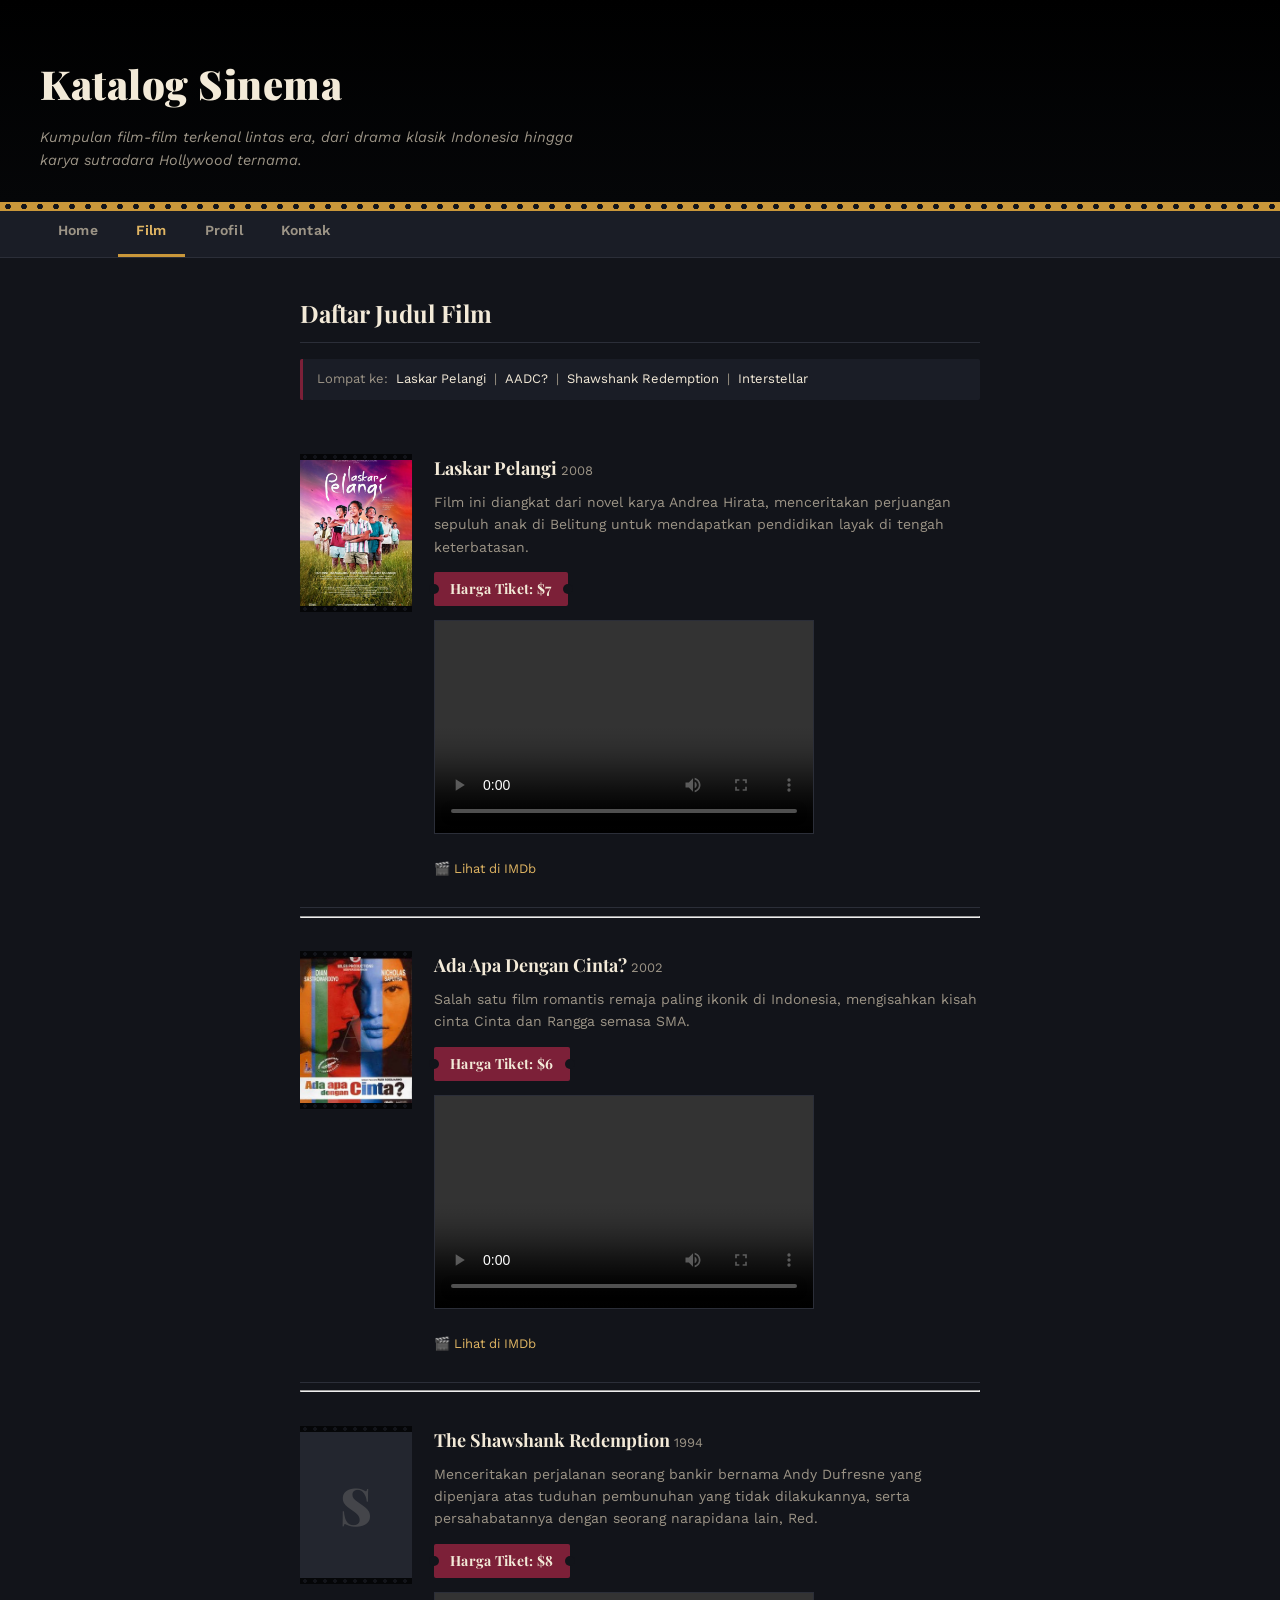
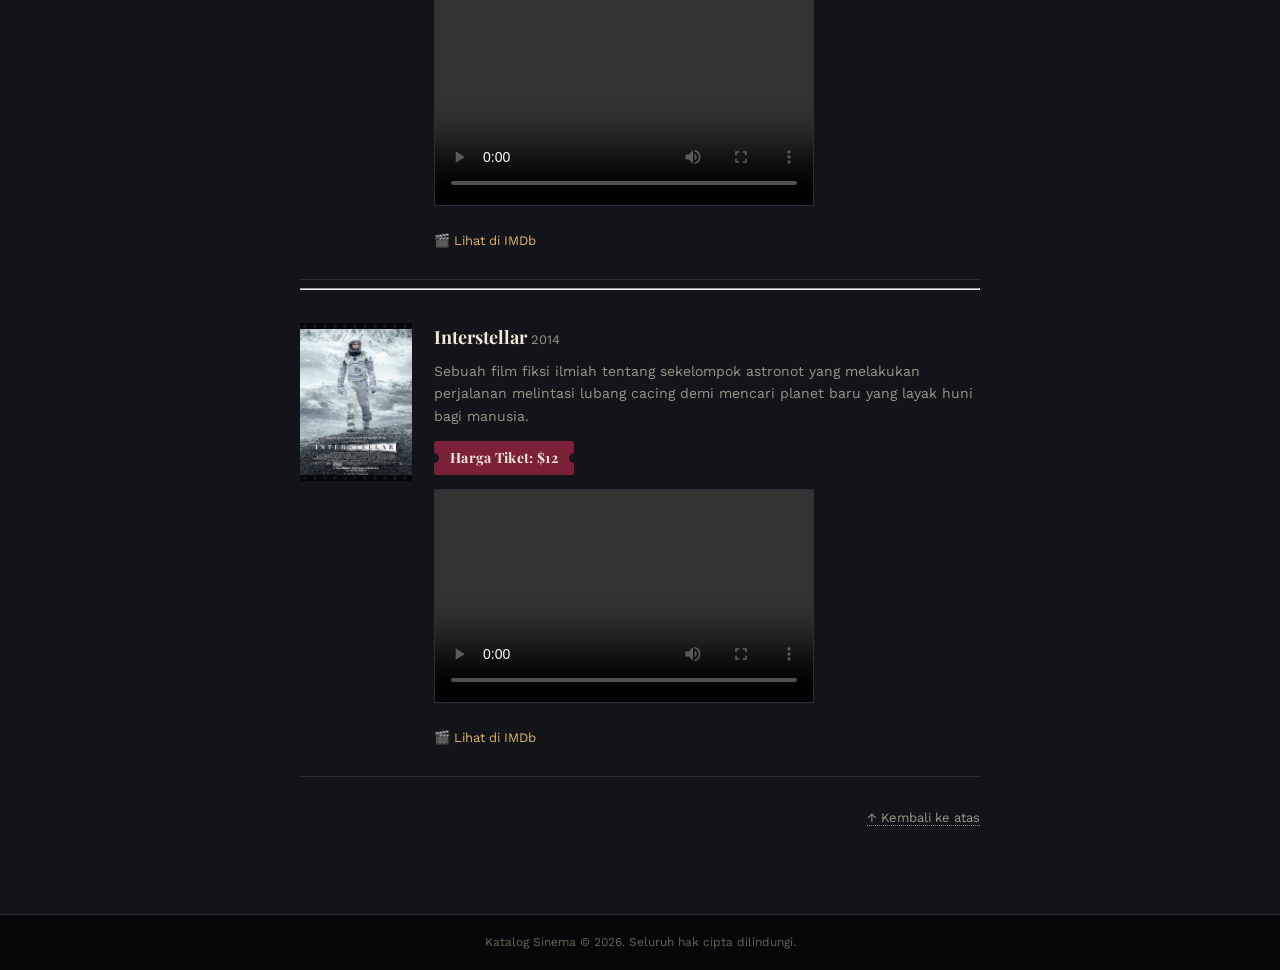
==== film.html @ aa8d359a "Update film.html" ====
<!doctype html>
<html lang="id">
  <head>
    <meta charset="UTF-8" />
    <title>Film - Katalog Sinema</title>
    <link rel="preconnect" href="https://fonts.googleapis.com" />
    <link
      href="https://fonts.googleapis.com/css2?family=Playfair+Display:wght@700;900&family=Work+Sans:wght@400;500;600;700&display=swap"
      rel="stylesheet"
    />
    <link rel="stylesheet" href="style.css" />
  </head>
  <body>
    <div class="masthead" id="top">
      <h1>Katalog Sinema</h1>
      <p>
        Kumpulan film-film terkenal lintas era, dari drama klasik Indonesia
        hingga karya sutradara Hollywood ternama.
      </p>
    </div>

    <nav class="menu">
      <a href="index.html">Home</a>
      <a href="film.html" class="active">Film</a>
      <a href="profil.html">Profil</a>
      <a href="kontak.html">Kontak</a>
    </nav>

    <main>
      <h2>Daftar Judul Film</h2>

      <!-- Link Anchor: navigasi cepat menuju bagian film tertentu di halaman yang sama -->
      <nav class="quick-nav">
        Lompat ke:
        <a href="#laskar-pelangi">Laskar Pelangi</a> |
        <a href="#aadc">AADC?</a> |
        <a href="#shawshank">Shawshank Redemption</a> |
        <a href="#interstellar">Interstellar</a>
      </nav>

      <div class="film-entry" id="laskar-pelangi">
        <div
          class="poster"
          style="background-image: url('poster/laskar-pelangi.jpg')"
        >
          <span class="initial">L</span>
        </div>
        <div class="film-info">
          <h3>Laskar Pelangi <span class="year">2008</span></h3>
          <p>
            Film ini diangkat dari novel karya Andrea Hirata, menceritakan
            perjuangan sepuluh anak di Belitung untuk mendapatkan pendidikan
            layak di tengah keterbatasan.
          </p>
          <p class="price"><span class="ticket">Harga Tiket: &#36;7</span></p>
          <div class="trailer">
            <video controls width="380" preload="metadata" playsinline>
              <source src="video/Laskar-pelangi.mp4" type="video/mp4" />
              Browser kamu tidak mendukung tag video.
            </video>
          </div>
          <!-- Link Absolute: menuju website lain di luar situs ini -->
          <p>
            <a
              class="imdb-link"
              href="https://www.imdb.com/title/tt1301264/?ref_=ext_shr_lnk"
              target="_blank"
              rel="noopener"
              >&#127916; Lihat di IMDb</a
            >
          </p>
        </div>
      </div>
      <hr class="divider" />

      <div class="film-entry" id="aadc">
        <div
          class="poster"
          style="background-image: url('poster/aadc.jpg')"
        >
          <span class="initial">A</span>
        </div>
        <div class="film-info">
          <h3>Ada Apa Dengan Cinta? <span class="year">2002</span></h3>
          <p>
            Salah satu film romantis remaja paling ikonik di Indonesia,
            mengisahkan kisah cinta Cinta dan Rangga semasa SMA.
          </p>
          <p class="price"><span class="ticket">Harga Tiket: &#36;6</span></p>
          <div class="trailer">
            <video controls width="380" preload="metadata" playsinline>
              <source src="video/Aadc.mp4" type="video/mp4" />
              Browser kamu tidak mendukung tag video.
            </video>
          </div>
          <p>
            <a
              class="imdb-link"
              href="https://www.imdb.com/title/tt0307920/?ref_=ext_shr_lnk"
              target="_blank"
              rel="noopener"
              >&#127916; Lihat di IMDb</a
            >
          </p>
        </div>
      </div>
      <hr class="divider" />

      <div class="film-entry" id="shawshank">
        <div
          class="poster"
          style="background-image: url('poster/shawshank.jpg')"
        >
          <span class="initial">S</span>
        </div>
        <div class="film-info">
          <h3>The Shawshank Redemption <span class="year">1994</span></h3>
          <p>
            Menceritakan perjalanan seorang bankir bernama Andy Dufresne yang
            dipenjara atas tuduhan pembunuhan yang tidak dilakukannya, serta
            persahabatannya dengan seorang narapidana lain, Red.
          </p>
          <p class="price"><span class="ticket">Harga Tiket: &#36;8</span></p>
          <div class="trailer">
            <video controls width="380" preload="metadata" playsinline>
              <source src="video/Shawshank.mp4" type="video/mp4" />
              Browser kamu tidak mendukung tag video.
            </video>
          </div>
          <p>
            <a
              class="imdb-link"
              href="https://www.imdb.com/title/tt0111161/"
              target="_blank"
              rel="noopener"
              >&#127916; Lihat di IMDb</a
            >
          </p>
        </div>
      </div>
      <hr class="divider" />

      <div class="film-entry" id="interstellar">
        <div
          class="poster"
          style="background-image: url('poster/interstellar.jpg')"
        >
          <span class="initial">I</span>
        </div>
        <div class="film-info">
          <h3>Interstellar <span class="year">2014</span></h3>
          <p>
            Sebuah film fiksi ilmiah tentang sekelompok astronot yang melakukan
            perjalanan melintasi lubang cacing demi mencari planet baru yang
            layak huni bagi manusia.
          </p>
          <p class="price"><span class="ticket">Harga Tiket: &#36;12</span></p>
          <div class="trailer">
            <video controls width="380" preload="metadata" playsinline>
              <source src="video/Interstellar.mp4" type="video/mp4" />
              Browser kamu tidak mendukung tag video.
            </video>
          </div>
          <p>
            <a
              class="imdb-link"
              href="https://www.imdb.com/find/?q=Interstellar"
              target="_blank"
              rel="noopener"
              >&#127916; Lihat di IMDb</a
            >
          </p>
        </div>
      </div>

      <p class="back-to-top"><a href="#top">&uarr; Kembali ke atas</a></p>
    </main>

    <footer>Katalog Sinema &copy; 2026. Seluruh hak cipta dilindungi.</footer>
  </body>
</html>
---- style.css ----
/* =========================================================
   KATALOG SINEMA — tema bioskop klasik (marquee + tiket sobek)
   ========================================================= */

:root {
    --ink: #12141a;
    --panel: #1a1d26;
    --film-black: #050608;
    --gold: #c9973a;
    --gold-bright: #e0b563;
    --velvet: #7c2038;
    --velvet-bright: #9c2c47;
    --cream: #f3ead8;
    --muted: #9c9486;
    --line: #2b2e38;
}

* {
    box-sizing: border-box;
}

body {
    margin: 0;
    padding: 0;
    background-color: var(--ink);
    color: var(--cream);
    font-family: 'Work Sans', Arial, Helvetica, sans-serif;
    font-size: 15px;
    line-height: 1.6;
}

h1, h2, h3 {
    font-family: 'Playfair Display', Georgia, serif;
    margin: 0;
}

/* ---------- Strip perforasi film (motif berulang) ---------- */

.masthead {
    position: relative;
    padding: 52px 40px 30px;
    background: linear-gradient(180deg, #000000 0%, var(--film-black) 100%);
    border-bottom: 3px solid var(--gold);
}

.masthead::after {
    content: "";
    position: absolute;
    left: 0;
    right: 0;
    bottom: -9px;
    height: 9px;
    background-image: radial-gradient(circle, var(--ink) 2.6px, transparent 3px);
    background-size: 16px 9px;
    background-repeat: repeat-x;
    background-color: var(--gold);
}

.masthead h1 {
    font-size: 40px;
    font-weight: 900;
    letter-spacing: 0.5px;
    margin: 0 0 10px 0;
    color: var(--cream);
}

.masthead p {
    font-size: 14.5px;
    color: var(--muted);
    margin: 0;
    max-width: 560px;
    font-style: italic;
}

/* ---------- Navigasi ala loket tiket ---------- */

.menu {
    display: flex;
    gap: 2px;
    padding: 0 40px;
    background-color: var(--panel);
    border-bottom: 1px solid var(--line);
    overflow-x: auto;
}

.menu a {
    padding: 14px 18px 12px;
    color: var(--muted);
    text-decoration: none;
    font-weight: 600;
    font-size: 14px;
    letter-spacing: 0.2px;
    border-bottom: 3px solid transparent;
    white-space: nowrap;
    transition: color 0.15s ease, border-color 0.15s ease;
}

.menu a:hover {
    color: var(--cream);
}

.menu a.active {
    color: var(--gold-bright);
    border-bottom: 3px solid var(--gold);
}

/* ---------- Konten utama ---------- */

main {
    padding: 36px 40px 70px;
    max-width: 760px;
    margin: 0 auto;
}

main h2 {
    font-size: 24px;
    color: var(--cream);
    margin-bottom: 22px;
    padding-bottom: 10px;
    border-bottom: 1px solid var(--line);
}

main > p {
    font-size: 15px;
    color: var(--muted);
}

main a {
    color: var(--gold-bright);
}

/* ---------- Navigasi cepat (anchor) ---------- */

.quick-nav {
    font-size: 13px;
    color: var(--muted);
    margin: -6px 0 28px;
    padding: 10px 14px;
    background: var(--panel);
    border-left: 3px solid var(--velvet);
    border-radius: 2px;
}

.quick-nav a {
    color: var(--cream);
    text-decoration: none;
    padding: 2px 4px;
}

.quick-nav a:hover {
    color: var(--gold-bright);
    text-decoration: underline;
}

.back-to-top {
    margin-top: 28px;
    text-align: right;
}

.back-to-top a {
    font-size: 13px;
    color: var(--muted);
    text-decoration: none;
    border-bottom: 1px dotted var(--muted);
}

.back-to-top a:hover {
    color: var(--gold-bright);
    border-color: var(--gold-bright);
}

/* ---------- Entri film, dibingkai seperti bingkai seluloid ---------- */

.film-entry {
    display: flex;
    gap: 22px;
    padding: 26px 0;
    border-bottom: 1px solid var(--line);
}

.film-entry:last-child {
    border-bottom: none;
}

.poster {
    position: relative;
    width: 112px;
    height: 158px;
    background-size: cover;
    background-position: center;
    background-color: #23262f;
    background-image:
        linear-gradient(155deg, var(--velvet) 0%, #2a2130 55%, var(--ink) 100%);
    flex-shrink: 0;
    border-top: 6px solid var(--film-black);
    border-bottom: 6px solid var(--film-black);
}

.poster::before,
.poster::after {
    content: "";
    position: absolute;
    left: 0;
    right: 0;
    height: 6px;
    background-image: radial-gradient(circle, var(--ink) 1.6px, transparent 2px);
    background-size: 10px 6px;
    background-repeat: repeat-x;
}

.poster::before { top: -6px; }
.poster::after { bottom: -6px; }

.poster span.initial {
    position: absolute;
    inset: 0;
    display: flex;
    align-items: center;
    justify-content: center;
    font-family: 'Playfair Display', serif;
    font-size: 52px;
    font-weight: 900;
    color: rgba(243, 234, 216, 0.16);
}

.film-info h3 {
    font-size: 18px;
    margin: 0 0 6px 0;
    color: var(--cream);
    font-weight: 700;
}

.film-info h3 .year {
    color: var(--muted);
    font-weight: normal;
    font-family: 'Work Sans', sans-serif;
    font-size: 13px;
}

.film-info p {
    font-size: 14px;
    color: var(--muted);
    margin: 8px 0 0 0;
}

/* ---------- Harga tiket sebagai potongan tiket sobek ---------- */

.price {
    margin: 14px 0 0 0 !important;
}

.ticket {
    position: relative;
    display: inline-block;
    background: var(--velvet);
    color: var(--cream);
    font-family: 'Playfair Display', serif;
    font-weight: 700;
    font-size: 14px;
    padding: 6px 16px;
    border-radius: 2px;
    letter-spacing: 0.3px;
}

.ticket::before,
.ticket::after {
    content: "";
    position: absolute;
    top: 50%;
    width: 10px;
    height: 10px;
    background: var(--ink);
    border-radius: 50%;
    transform: translateY(-50%);
}

.ticket::before { left: -5px; }
.ticket::after { right: -5px; }

.trailer {
    margin-top: 14px;
}

.trailer iframe,
.trailer video {
    width: 100%;
    max-width: 380px;
    height: 214px;
    border: 1px solid var(--line);
    background-color: #000000;
}

.imdb-link {
    display: inline-block;
    margin-top: 10px;
    font-size: 13px;
    color: var(--gold-bright);
    text-decoration: none;
    border-bottom: 1px solid transparent;
}

.imdb-link:hover {
    border-bottom-color: var(--gold-bright);
}

/* ---------- Paket berlangganan (ordered list) ---------- */

main h2.section-gap {
    margin-top: 40px;
}

.lead {
    margin-top: -10px !important;
    margin-bottom: 20px !important;
}

.paket-list {
    display: flex;
    flex-wrap: wrap;
    gap: 18px;
}

.paket-card {
    flex: 1 1 200px;
    background: var(--panel);
    border: 1px solid var(--line);
    border-top: 3px solid var(--gold);
    border-radius: 2px;
    padding: 20px 22px 22px;
}

.paket-card h3 {
    font-size: 17px;
    color: var(--cream);
    margin-bottom: 12px;
}

.paket-card .price {
    margin: 0 0 16px 0 !important;
}

.paket-card ol {
    margin: 0;
    padding-left: 22px;
    color: var(--muted);
    font-size: 13.5px;
}

.paket-card ol li {
    margin-bottom: 7px;
    padding-left: 2px;
}

.paket-card ol li::marker {
    color: var(--gold-bright);
    font-family: 'Playfair Display', serif;
    font-weight: 700;
}

/* ---------- Halaman info (Profil / Kontak / Home) ---------- */

.info-box {
    background: var(--panel);
    border: 1px solid var(--line);
    border-left: 3px solid var(--gold);
    padding: 18px 22px;
    border-radius: 2px;
    margin-top: 16px;
}

.kontak-info {
    font-size: 15px;
    color: var(--muted);
    margin: 0;
}

.kontak-info + .kontak-info {
    margin-top: 14px;
}

.kontak-info b {
    color: var(--cream);
    font-weight: 700;
}

footer {
    padding: 18px 40px;
    background-color: var(--film-black);
    border-top: 1px solid var(--line);
    font-size: 12px;
    color: #6b6455;
    text-align: center;
}
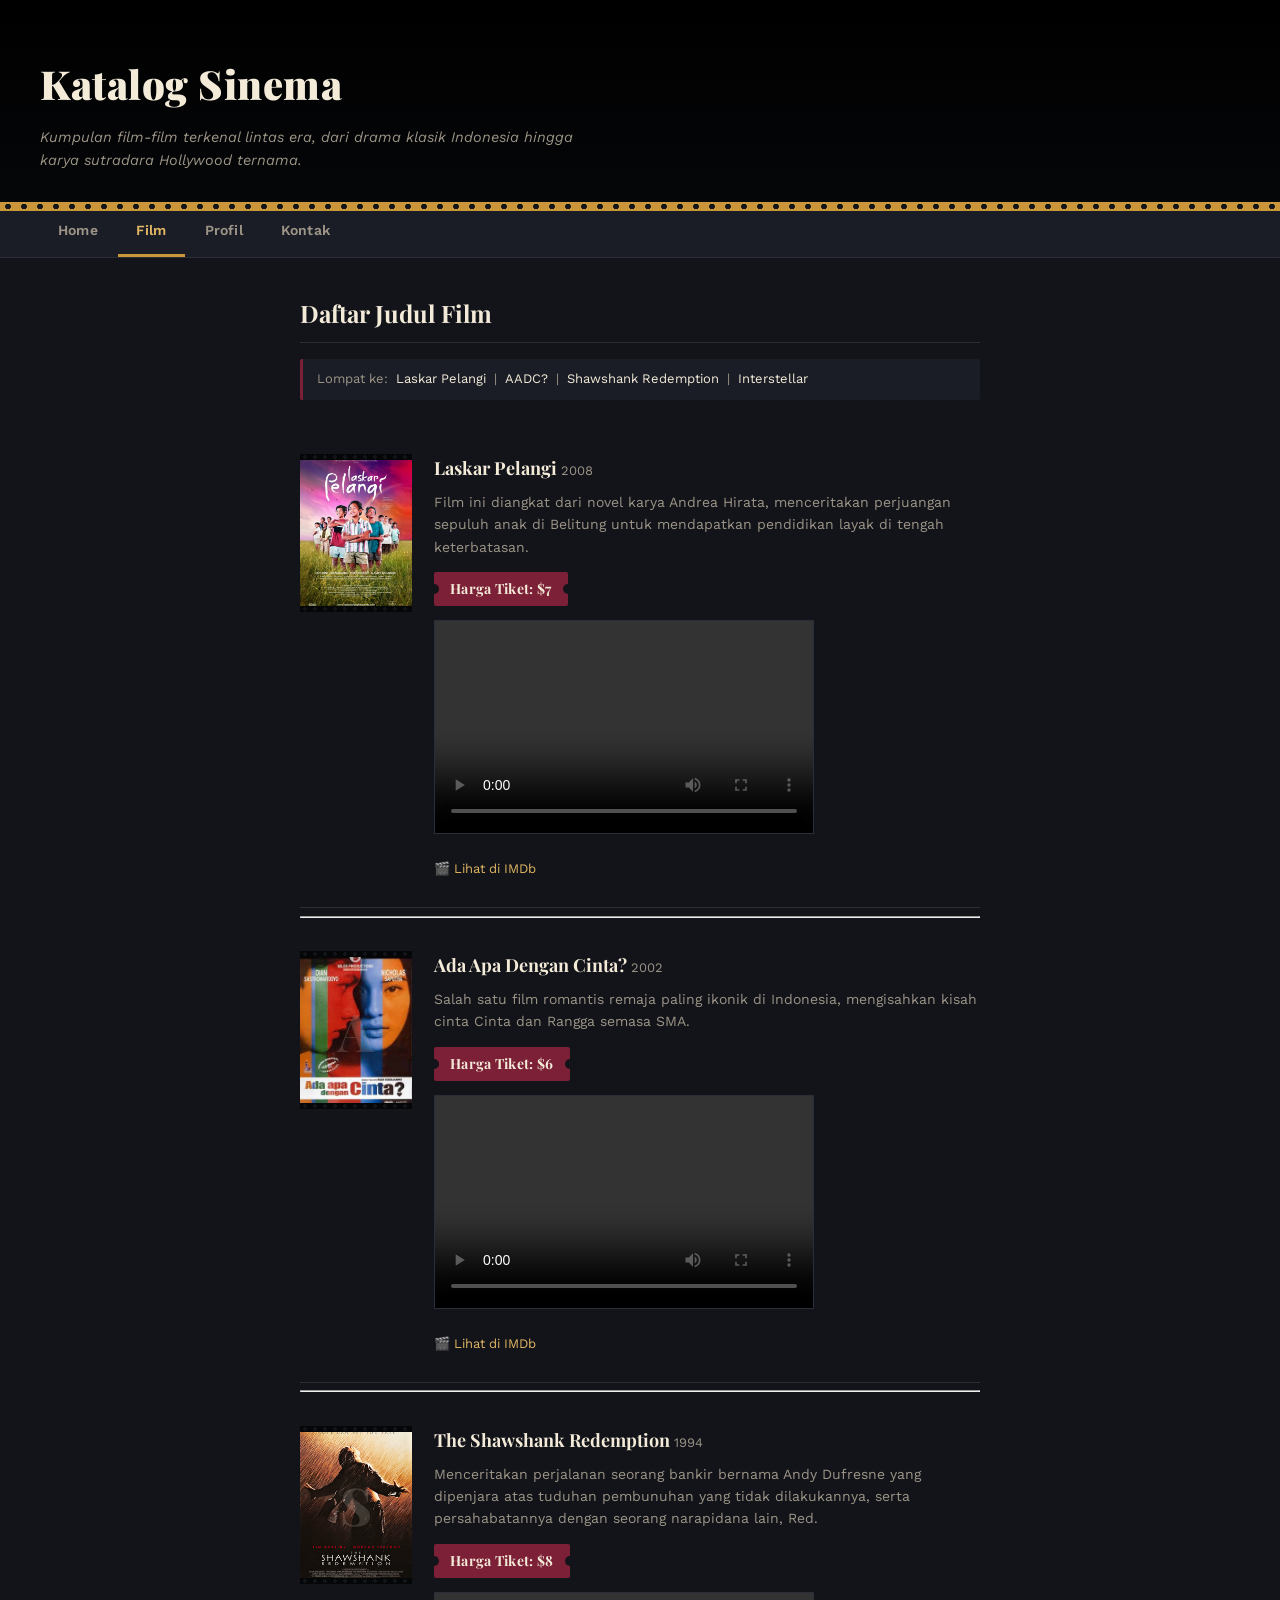
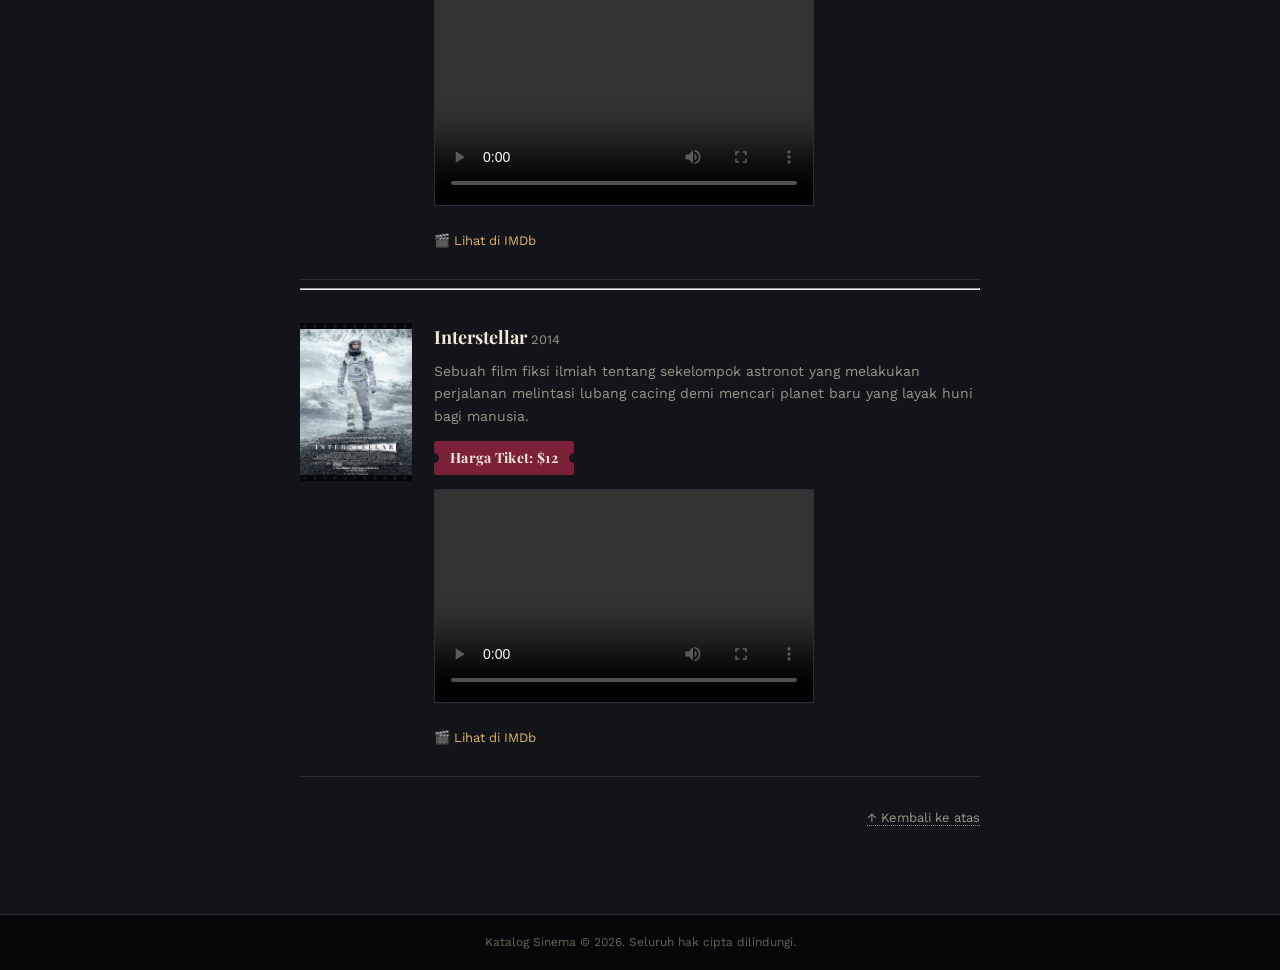
==== commit c5eec132: "Update film.html" ====
--- a/film.html
+++ b/film.html
@@ -109,7 +109,7 @@
       <div class="film-entry" id="shawshank">
         <div
           class="poster"
-          style="background-image: url('poster/shawshank.jpg')"
+          style="background-image: url('poster/Shawshank.jpg')"
         >
           <span class="initial">S</span>
         </div>
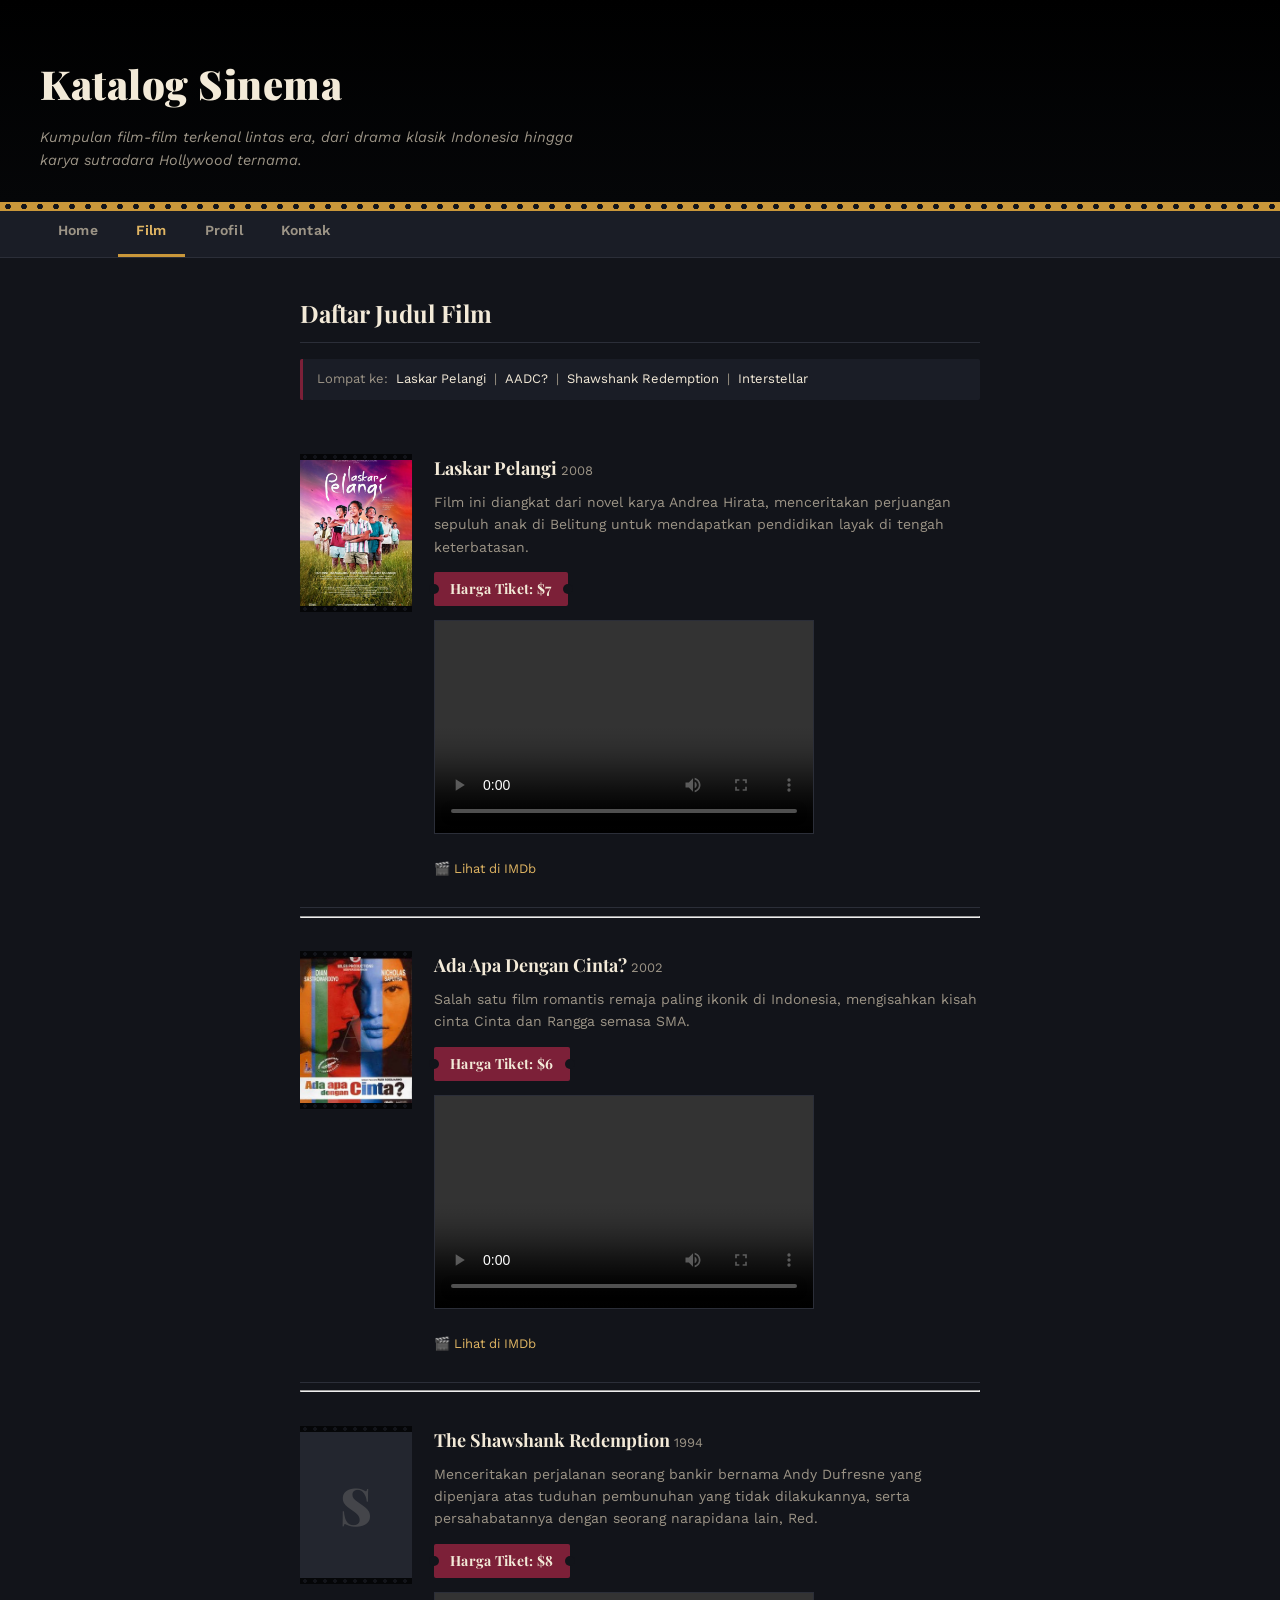
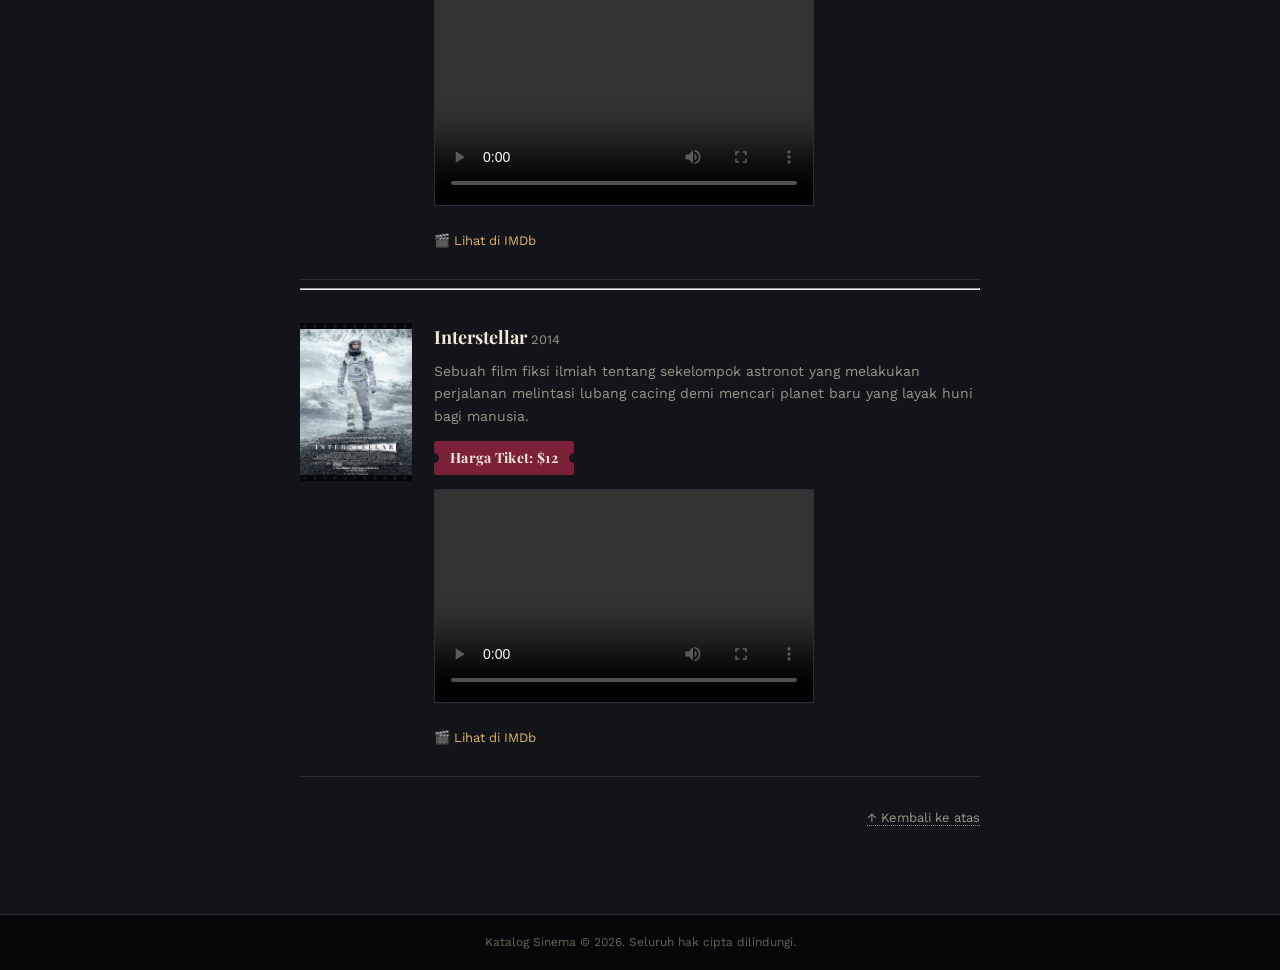
==== commit 1bf56fd6: "Update film.html" ====
--- a/film.html
+++ b/film.html
@@ -107,10 +107,7 @@
       <hr class="divider" />
 
       <div class="film-entry" id="shawshank">
-        <div
-          class="poster"
-          style="background-image: url('poster/Shawshank.jpg')"
-        >
+        <div class="poster" style="background-image: url('poster/shawshank.jpg')">
           <span class="initial">S</span>
         </div>
         <div class="film-info">
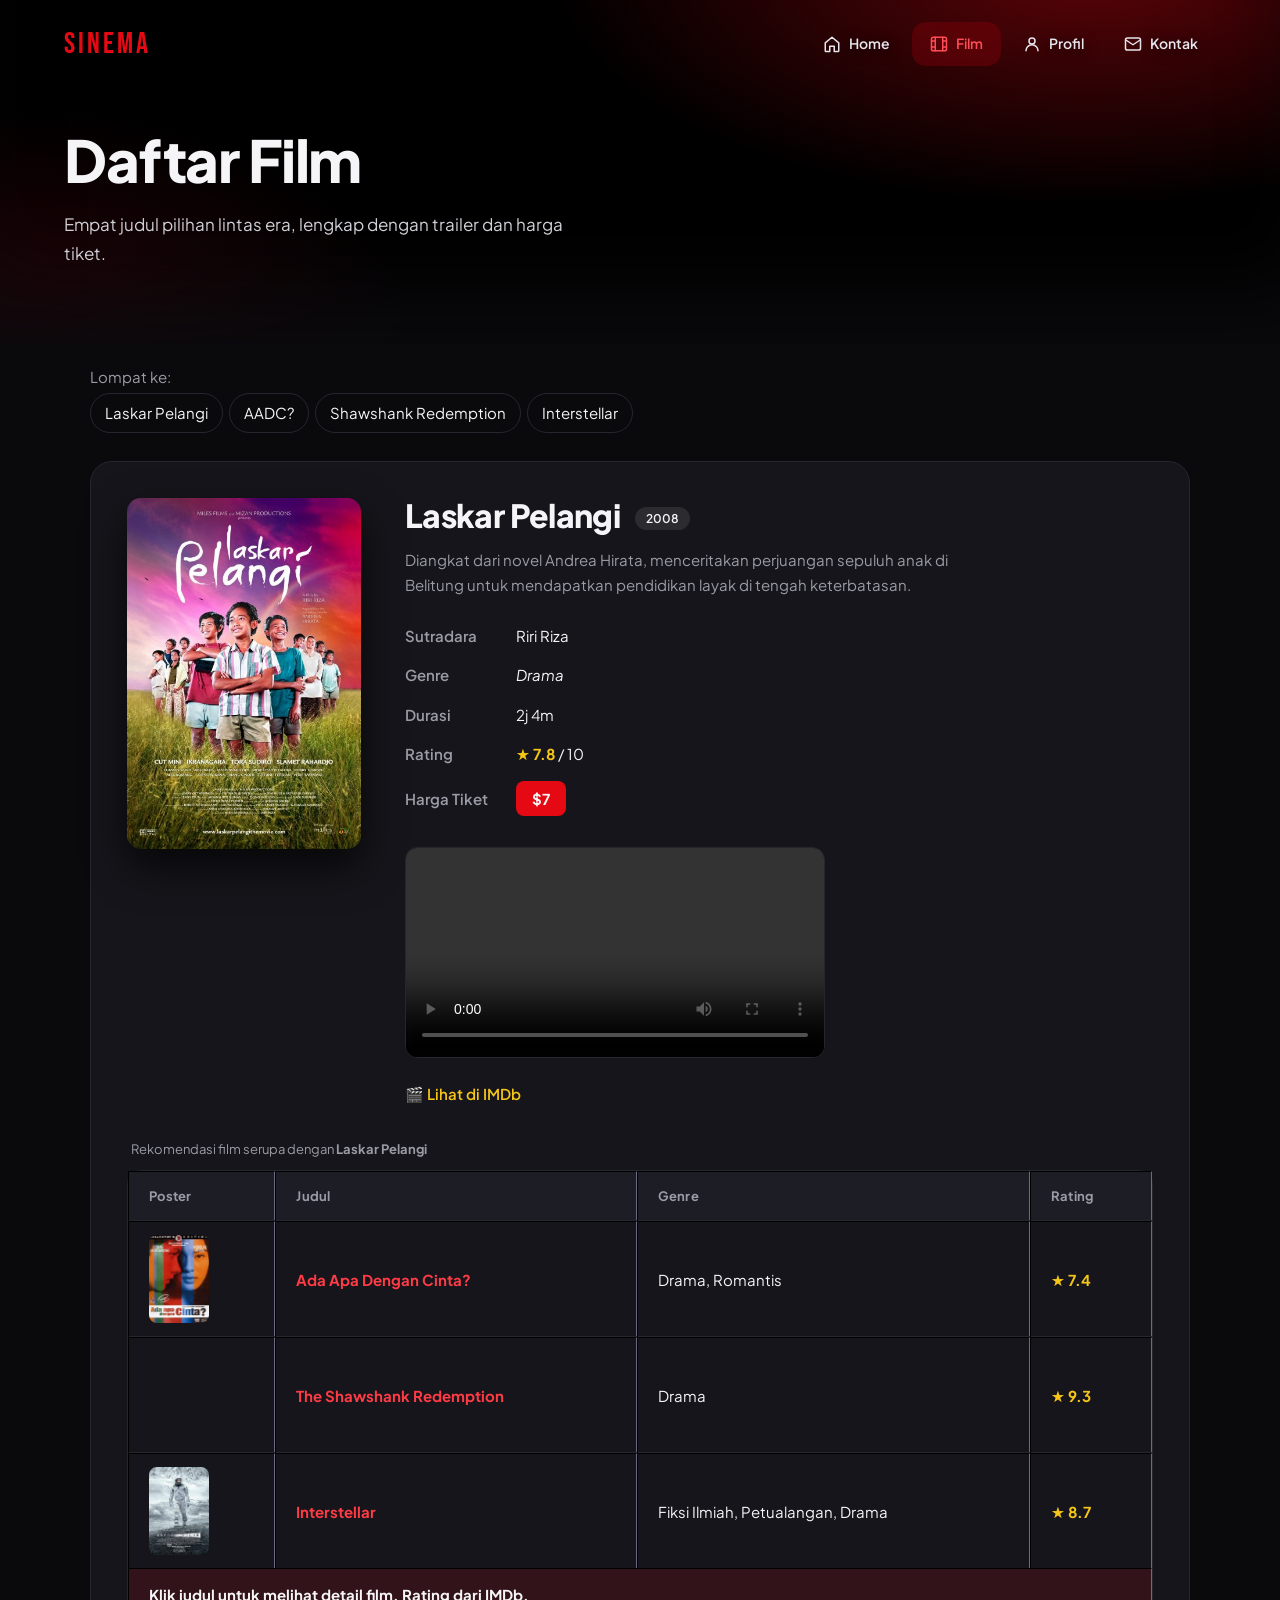
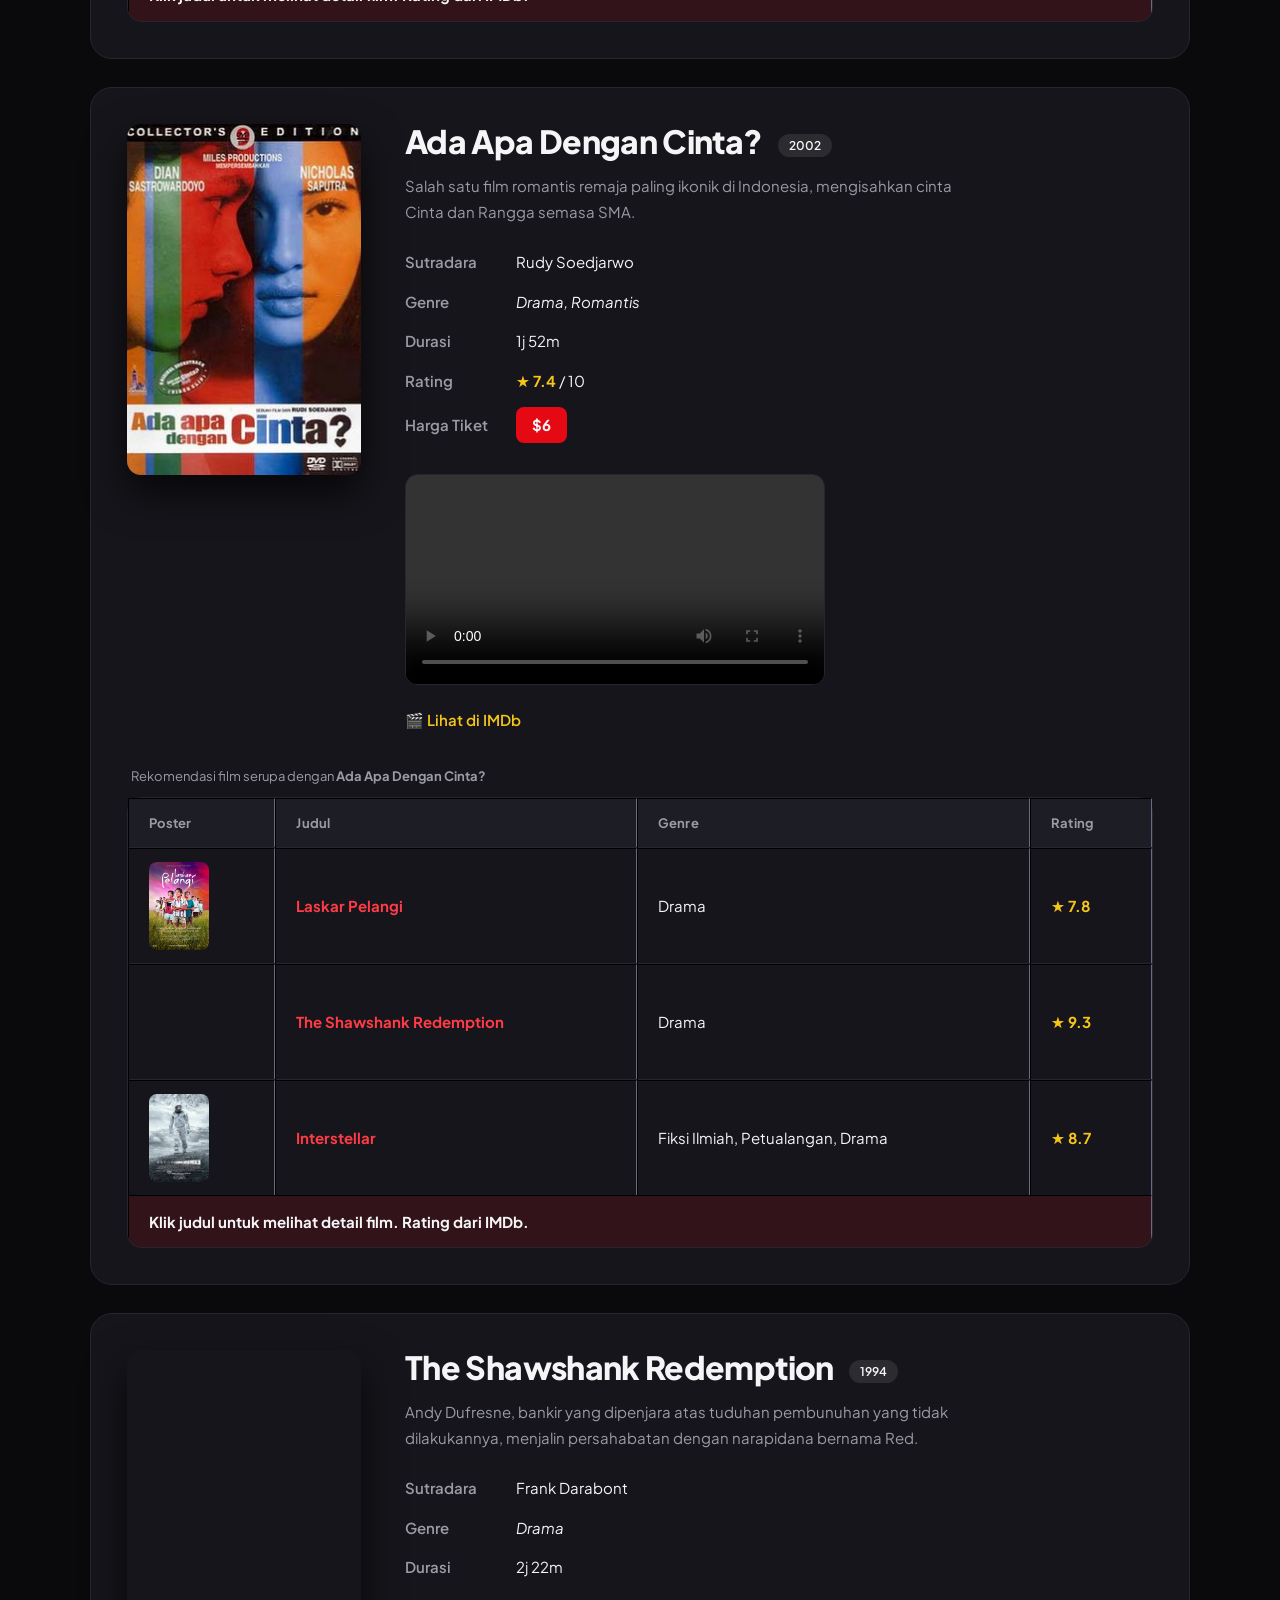
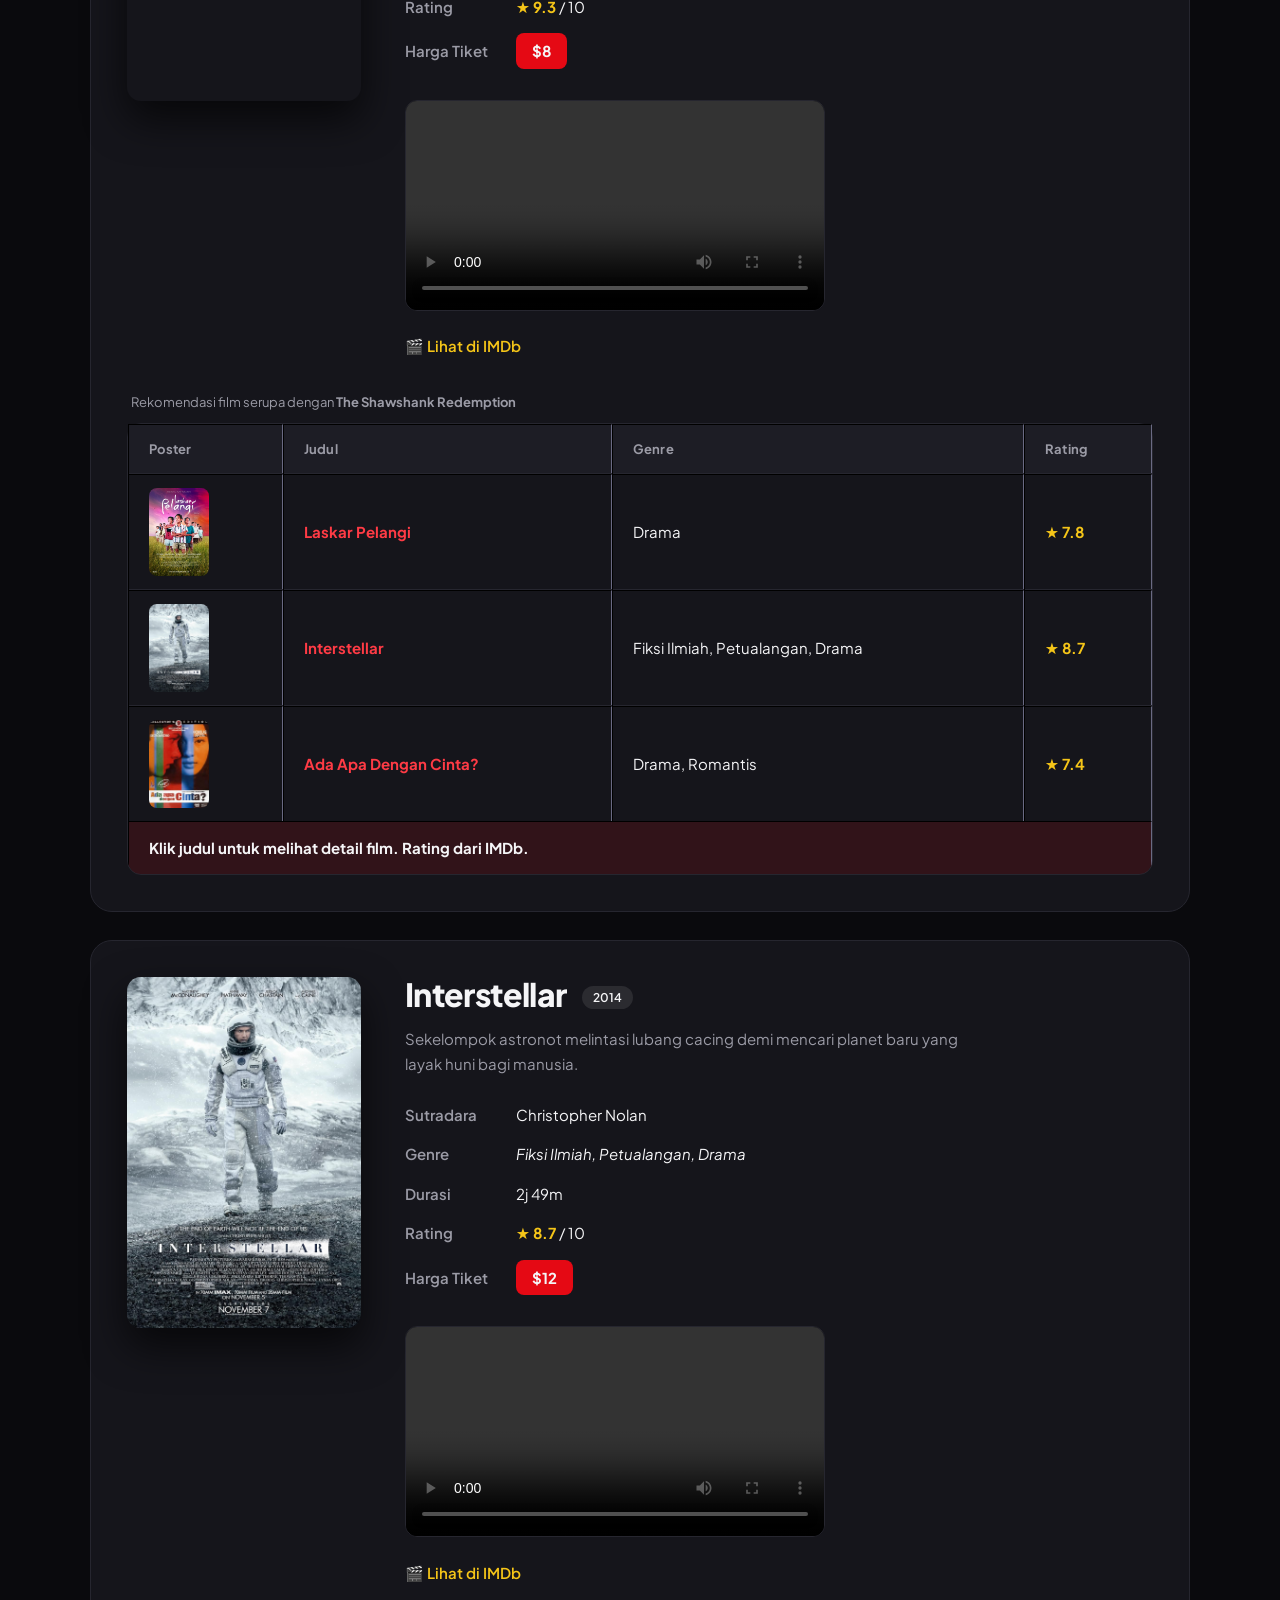
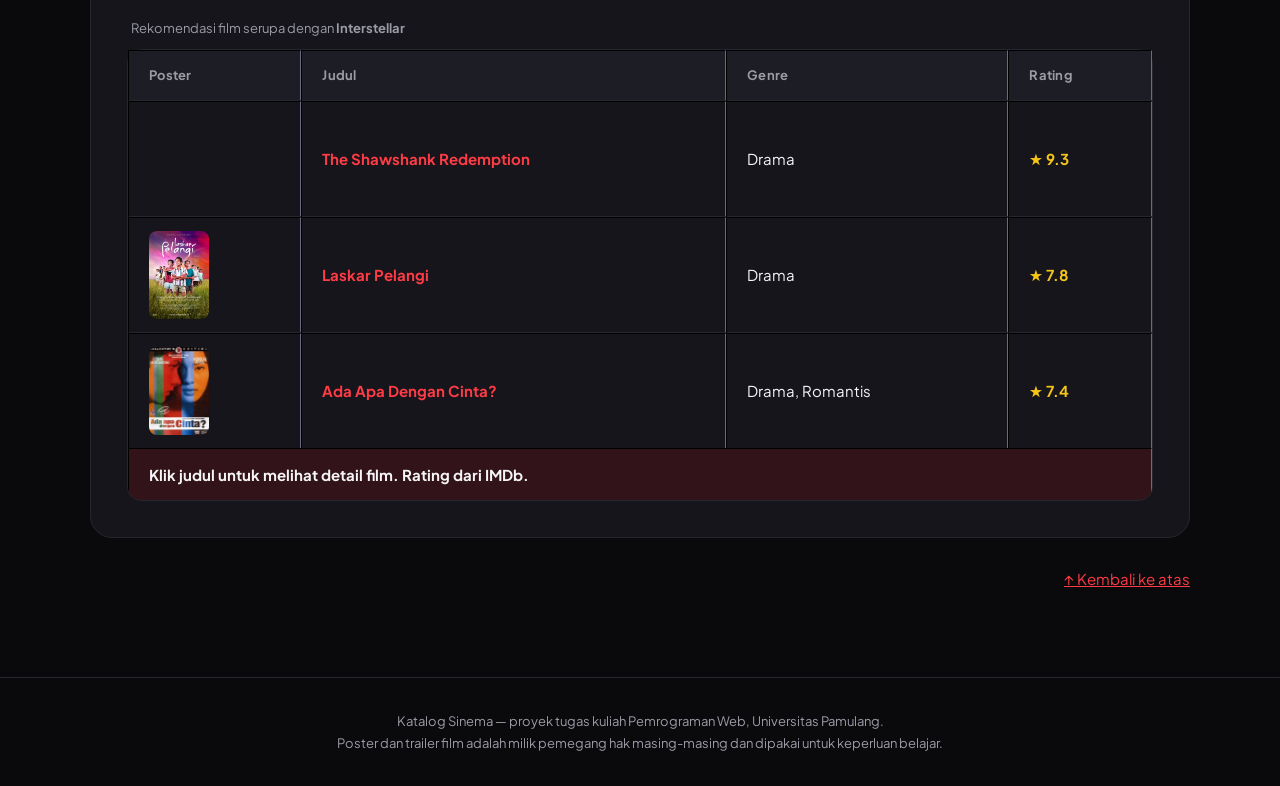
==== commit 4db2147d: "Add files via upload" ====
--- a/film.html
+++ b/film.html
@@ -1,178 +1,41 @@
-<!doctype html>
-<html lang="id">
-  <head>
-    <meta charset="UTF-8" />
-    <title>Film - Katalog Sinema</title>
-    <link rel="preconnect" href="https://fonts.googleapis.com" />
-    <link
-      href="https://fonts.googleapis.com/css2?family=Playfair+Display:wght@700;900&family=Work+Sans:wght@400;500;600;700&display=swap"
-      rel="stylesheet"
-    />
-    <link rel="stylesheet" href="style.css" />
-  </head>
-  <body>
-    <div class="masthead" id="top">
-      <h1>Katalog Sinema</h1>
-      <p>
-        Kumpulan film-film terkenal lintas era, dari drama klasik Indonesia
-        hingga karya sutradara Hollywood ternama.
-      </p>
-    </div>
-
-    <nav class="menu">
-      <a href="index.html">Home</a>
-      <a href="film.html" class="active">Film</a>
-      <a href="profil.html">Profil</a>
-      <a href="kontak.html">Kontak</a>
-    </nav>
-
-    <main>
-      <h2>Daftar Judul Film</h2>
-
-      <!-- Link Anchor: navigasi cepat menuju bagian film tertentu di halaman yang sama -->
-      <nav class="quick-nav">
-        Lompat ke:
-        <a href="#laskar-pelangi">Laskar Pelangi</a> |
-        <a href="#aadc">AADC?</a> |
-        <a href="#shawshank">Shawshank Redemption</a> |
-        <a href="#interstellar">Interstellar</a>
-      </nav>
-
-      <div class="film-entry" id="laskar-pelangi">
-        <div
-          class="poster"
-          style="background-image: url('poster/laskar-pelangi.jpg')"
-        >
-          <span class="initial">L</span>
-        </div>
-        <div class="film-info">
-          <h3>Laskar Pelangi <span class="year">2008</span></h3>
-          <p>
-            Film ini diangkat dari novel karya Andrea Hirata, menceritakan
-            perjuangan sepuluh anak di Belitung untuk mendapatkan pendidikan
-            layak di tengah keterbatasan.
-          </p>
-          <p class="price"><span class="ticket">Harga Tiket: &#36;7</span></p>
-          <div class="trailer">
-            <video controls width="380" preload="metadata" playsinline>
-              <source src="video/Laskar-pelangi.mp4" type="video/mp4" />
-              Browser kamu tidak mendukung tag video.
-            </video>
-          </div>
-          <!-- Link Absolute: menuju website lain di luar situs ini -->
-          <p>
-            <a
-              class="imdb-link"
-              href="https://www.imdb.com/title/tt1301264/?ref_=ext_shr_lnk"
-              target="_blank"
-              rel="noopener"
-              >&#127916; Lihat di IMDb</a
-            >
-          </p>
-        </div>
-      </div>
-      <hr class="divider" />
-
-      <div class="film-entry" id="aadc">
-        <div
-          class="poster"
-          style="background-image: url('poster/aadc.jpg')"
-        >
-          <span class="initial">A</span>
-        </div>
-        <div class="film-info">
-          <h3>Ada Apa Dengan Cinta? <span class="year">2002</span></h3>
-          <p>
-            Salah satu film romantis remaja paling ikonik di Indonesia,
-            mengisahkan kisah cinta Cinta dan Rangga semasa SMA.
-          </p>
-          <p class="price"><span class="ticket">Harga Tiket: &#36;6</span></p>
-          <div class="trailer">
-            <video controls width="380" preload="metadata" playsinline>
-              <source src="video/Aadc.mp4" type="video/mp4" />
-              Browser kamu tidak mendukung tag video.
-            </video>
-          </div>
-          <p>
-            <a
-              class="imdb-link"
-              href="https://www.imdb.com/title/tt0307920/?ref_=ext_shr_lnk"
-              target="_blank"
-              rel="noopener"
-              >&#127916; Lihat di IMDb</a
-            >
-          </p>
-        </div>
-      </div>
-      <hr class="divider" />
-
-      <div class="film-entry" id="shawshank">
-        <div class="poster" style="background-image: url('poster/shawshank.jpg')">
-          <span class="initial">S</span>
-        </div>
-        <div class="film-info">
-          <h3>The Shawshank Redemption <span class="year">1994</span></h3>
-          <p>
-            Menceritakan perjalanan seorang bankir bernama Andy Dufresne yang
-            dipenjara atas tuduhan pembunuhan yang tidak dilakukannya, serta
-            persahabatannya dengan seorang narapidana lain, Red.
-          </p>
-          <p class="price"><span class="ticket">Harga Tiket: &#36;8</span></p>
-          <div class="trailer">
-            <video controls width="380" preload="metadata" playsinline>
-              <source src="video/Shawshank.mp4" type="video/mp4" />
-              Browser kamu tidak mendukung tag video.
-            </video>
-          </div>
-          <p>
-            <a
-              class="imdb-link"
-              href="https://www.imdb.com/title/tt0111161/"
-              target="_blank"
-              rel="noopener"
-              >&#127916; Lihat di IMDb</a
-            >
-          </p>
-        </div>
-      </div>
-      <hr class="divider" />
-
-      <div class="film-entry" id="interstellar">
-        <div
-          class="poster"
-          style="background-image: url('poster/interstellar.jpg')"
-        >
-          <span class="initial">I</span>
-        </div>
-        <div class="film-info">
-          <h3>Interstellar <span class="year">2014</span></h3>
-          <p>
-            Sebuah film fiksi ilmiah tentang sekelompok astronot yang melakukan
-            perjalanan melintasi lubang cacing demi mencari planet baru yang
-            layak huni bagi manusia.
-          </p>
-          <p class="price"><span class="ticket">Harga Tiket: &#36;12</span></p>
-          <div class="trailer">
-            <video controls width="380" preload="metadata" playsinline>
-              <source src="video/Interstellar.mp4" type="video/mp4" />
-              Browser kamu tidak mendukung tag video.
-            </video>
-          </div>
-          <p>
-            <a
-              class="imdb-link"
-              href="https://www.imdb.com/find/?q=Interstellar"
-              target="_blank"
-              rel="noopener"
-              >&#127916; Lihat di IMDb</a
-            >
-          </p>
-        </div>
-      </div>
-
-      <p class="back-to-top"><a href="#top">&uarr; Kembali ke atas</a></p>
-    </main>
-
-    <footer>Katalog Sinema &copy; 2026. Seluruh hak cipta dilindungi.</footer>
-  </body>
-</html>
+<!DOCTYPE html><html lang="id"><head><meta charset="UTF-8"><meta name="viewport" content="width=device-width, initial-scale=1"><link rel="preconnect" href="https://fonts.googleapis.com"><link href="https://fonts.googleapis.com/css2?family=Bebas+Neue&family=Plus+Jakarta+Sans:wght@400;500;600;700;800&display=swap" rel="stylesheet"><link rel="stylesheet" href="style.css"><title>Film - Sinema</title></head><body>
+<table class="menu" border="0" cellpadding="0" cellspacing="0"><tr><td><a class="logo" href="index.html">SINEMA</a></td><td class="links" align="right"><a href="index.html"><svg class="ic" viewBox="0 0 24 24" width="18" height="18" fill="none" stroke="currentColor" stroke-width="2" stroke-linecap="round" stroke-linejoin="round" aria-hidden="true"><path d="M3 10.5 12 3l9 7.5V21a1 1 0 0 1-1 1h-5v-7H9v7H4a1 1 0 0 1-1-1z"/></svg><span>Home</span></a><a href="film.html" class="active"><svg class="ic" viewBox="0 0 24 24" width="18" height="18" fill="none" stroke="currentColor" stroke-width="2" stroke-linecap="round" stroke-linejoin="round" aria-hidden="true"><rect x="2" y="3" width="20" height="18" rx="2.5"/><path d="M7 3v18M17 3v18M2 8h5M2 16h5M17 8h5M17 16h5"/></svg><span>Film</span></a><a href="profil.html"><svg class="ic" viewBox="0 0 24 24" width="18" height="18" fill="none" stroke="currentColor" stroke-width="2" stroke-linecap="round" stroke-linejoin="round" aria-hidden="true"><circle cx="12" cy="8" r="4"/><path d="M4 21a8 8 0 0 1 16 0"/></svg><span>Profil</span></a><a href="kontak.html"><svg class="ic" viewBox="0 0 24 24" width="18" height="18" fill="none" stroke="currentColor" stroke-width="2" stroke-linecap="round" stroke-linejoin="round" aria-hidden="true"><rect x="2" y="4" width="20" height="16" rx="2.5"/><path d="m3 7 9 6 9-6"/></svg><span>Kontak</span></a></td></tr></table>
+<table class="tata" border="0" cellpadding="0" cellspacing="0" width="100%">
+<tr><td class="hero kecil" valign="middle" align="left"><h1>Daftar Film</h1><p>Empat judul pilihan lintas era, lengkap dengan trailer dan harga tiket.</p></td></tr>
+<tr><td class="isi" valign="top"><table class="lebar" border="0" cellpadding="0" cellspacing="0"><tr><td>
+<a id="top"></a><div class="navcepat">Lompat ke:<br><a class="chip" href="#laskar-pelangi">Laskar Pelangi</a><a class="chip" href="#aadc">AADC?</a><a class="chip" href="#shawshank">Shawshank Redemption</a><a class="chip" href="#interstellar">Interstellar</a></div>
+<table class="film" id="laskar-pelangi" border="0" cellpadding="0" cellspacing="0">
+<tr><td class="pos" rowspan="3" valign="top"><div class="poster" style="background-image:url(poster/laskar-pelangi.jpg)"><span class="initial">L</span></div></td>
+<td valign="top"><h3>Laskar Pelangi <span class="year">2008</span></h3><p>Diangkat dari novel Andrea Hirata, menceritakan perjuangan sepuluh anak di Belitung untuk mendapatkan pendidikan layak di tengah keterbatasan.</p>
+<table class="spec" border="0" cellpadding="0" cellspacing="0"><tr><th align="left">Sutradara</th><td>Riri Riza</td></tr><tr><th align="left">Genre</th><td><i>Drama</i></td></tr><tr><th align="left">Durasi</th><td>2j 4m</td></tr><tr><th align="left">Rating</th><td><span class="rating">&#9733; 7.8</span> / 10</td></tr><tr><th align="left">Harga Tiket</th><td><span class="ticket" style="margin:0">$7</span></td></tr></table></td></tr>
+<tr><td valign="top"><video controls preload="metadata" playsinline><source src="video/Laskar-pelangi.mp4" type="video/mp4">Browser kamu tidak mendukung tag video.</video></td></tr>
+<tr><td valign="top"><a class="imdb" href="https://www.imdb.com/title/tt1301264/" target="_blank" rel="noopener">&#127916; Lihat di IMDb</a></td></tr>
+<tr><td class="rek" colspan="2"><table class="data" border="1" cellpadding="8" cellspacing="0"><caption>Rekomendasi film serupa dengan <b>Laskar Pelangi</b></caption><thead><tr><th>Poster</th><th>Judul</th><th>Genre</th><th>Rating</th></tr></thead><tbody><tr><td><div class="poster mini" style="background-image:url(poster/aadc.jpg)"><span class="initial">A</span></div></td><td><a href="#aadc"><b>Ada Apa Dengan Cinta?</b></a></td><td>Drama, Romantis</td><td><span class="rating">&#9733; 7.4</span></td></tr><tr><td><div class="poster mini" style="background-image:url(poster/shawshank.jpg)"><span class="initial">S</span></div></td><td><a href="#shawshank"><b>The Shawshank Redemption</b></a></td><td>Drama</td><td><span class="rating">&#9733; 9.3</span></td></tr><tr><td><div class="poster mini" style="background-image:url(poster/interstellar.jpg)"><span class="initial">I</span></div></td><td><a href="#interstellar"><b>Interstellar</b></a></td><td>Fiksi Ilmiah, Petualangan, Drama</td><td><span class="rating">&#9733; 8.7</span></td></tr></tbody><tfoot><tr><td colspan="4">Klik judul untuk melihat detail film. Rating dari IMDb.</td></tr></tfoot></table></td></tr>
+</table>
+<table class="film" id="aadc" border="0" cellpadding="0" cellspacing="0">
+<tr><td class="pos" rowspan="3" valign="top"><div class="poster" style="background-image:url(poster/aadc.jpg)"><span class="initial">A</span></div></td>
+<td valign="top"><h3>Ada Apa Dengan Cinta? <span class="year">2002</span></h3><p>Salah satu film romantis remaja paling ikonik di Indonesia, mengisahkan cinta Cinta dan Rangga semasa SMA.</p>
+<table class="spec" border="0" cellpadding="0" cellspacing="0"><tr><th align="left">Sutradara</th><td>Rudy Soedjarwo</td></tr><tr><th align="left">Genre</th><td><i>Drama, Romantis</i></td></tr><tr><th align="left">Durasi</th><td>1j 52m</td></tr><tr><th align="left">Rating</th><td><span class="rating">&#9733; 7.4</span> / 10</td></tr><tr><th align="left">Harga Tiket</th><td><span class="ticket" style="margin:0">$6</span></td></tr></table></td></tr>
+<tr><td valign="top"><video controls preload="metadata" playsinline><source src="video/Aadc.mp4" type="video/mp4">Browser kamu tidak mendukung tag video.</video></td></tr>
+<tr><td valign="top"><a class="imdb" href="https://www.imdb.com/title/tt0307920/" target="_blank" rel="noopener">&#127916; Lihat di IMDb</a></td></tr>
+<tr><td class="rek" colspan="2"><table class="data" border="1" cellpadding="8" cellspacing="0"><caption>Rekomendasi film serupa dengan <b>Ada Apa Dengan Cinta?</b></caption><thead><tr><th>Poster</th><th>Judul</th><th>Genre</th><th>Rating</th></tr></thead><tbody><tr><td><div class="poster mini" style="background-image:url(poster/laskar-pelangi.jpg)"><span class="initial">L</span></div></td><td><a href="#laskar-pelangi"><b>Laskar Pelangi</b></a></td><td>Drama</td><td><span class="rating">&#9733; 7.8</span></td></tr><tr><td><div class="poster mini" style="background-image:url(poster/shawshank.jpg)"><span class="initial">S</span></div></td><td><a href="#shawshank"><b>The Shawshank Redemption</b></a></td><td>Drama</td><td><span class="rating">&#9733; 9.3</span></td></tr><tr><td><div class="poster mini" style="background-image:url(poster/interstellar.jpg)"><span class="initial">I</span></div></td><td><a href="#interstellar"><b>Interstellar</b></a></td><td>Fiksi Ilmiah, Petualangan, Drama</td><td><span class="rating">&#9733; 8.7</span></td></tr></tbody><tfoot><tr><td colspan="4">Klik judul untuk melihat detail film. Rating dari IMDb.</td></tr></tfoot></table></td></tr>
+</table>
+<table class="film" id="shawshank" border="0" cellpadding="0" cellspacing="0">
+<tr><td class="pos" rowspan="3" valign="top"><div class="poster" style="background-image:url(poster/shawshank.jpg)"><span class="initial">S</span></div></td>
+<td valign="top"><h3>The Shawshank Redemption <span class="year">1994</span></h3><p>Andy Dufresne, bankir yang dipenjara atas tuduhan pembunuhan yang tidak dilakukannya, menjalin persahabatan dengan narapidana bernama Red.</p>
+<table class="spec" border="0" cellpadding="0" cellspacing="0"><tr><th align="left">Sutradara</th><td>Frank Darabont</td></tr><tr><th align="left">Genre</th><td><i>Drama</i></td></tr><tr><th align="left">Durasi</th><td>2j 22m</td></tr><tr><th align="left">Rating</th><td><span class="rating">&#9733; 9.3</span> / 10</td></tr><tr><th align="left">Harga Tiket</th><td><span class="ticket" style="margin:0">$8</span></td></tr></table></td></tr>
+<tr><td valign="top"><video controls preload="metadata" playsinline><source src="video/Shawshank.mp4" type="video/mp4">Browser kamu tidak mendukung tag video.</video></td></tr>
+<tr><td valign="top"><a class="imdb" href="https://www.imdb.com/title/tt0111161/" target="_blank" rel="noopener">&#127916; Lihat di IMDb</a></td></tr>
+<tr><td class="rek" colspan="2"><table class="data" border="1" cellpadding="8" cellspacing="0"><caption>Rekomendasi film serupa dengan <b>The Shawshank Redemption</b></caption><thead><tr><th>Poster</th><th>Judul</th><th>Genre</th><th>Rating</th></tr></thead><tbody><tr><td><div class="poster mini" style="background-image:url(poster/laskar-pelangi.jpg)"><span class="initial">L</span></div></td><td><a href="#laskar-pelangi"><b>Laskar Pelangi</b></a></td><td>Drama</td><td><span class="rating">&#9733; 7.8</span></td></tr><tr><td><div class="poster mini" style="background-image:url(poster/interstellar.jpg)"><span class="initial">I</span></div></td><td><a href="#interstellar"><b>Interstellar</b></a></td><td>Fiksi Ilmiah, Petualangan, Drama</td><td><span class="rating">&#9733; 8.7</span></td></tr><tr><td><div class="poster mini" style="background-image:url(poster/aadc.jpg)"><span class="initial">A</span></div></td><td><a href="#aadc"><b>Ada Apa Dengan Cinta?</b></a></td><td>Drama, Romantis</td><td><span class="rating">&#9733; 7.4</span></td></tr></tbody><tfoot><tr><td colspan="4">Klik judul untuk melihat detail film. Rating dari IMDb.</td></tr></tfoot></table></td></tr>
+</table>
+<table class="film" id="interstellar" border="0" cellpadding="0" cellspacing="0">
+<tr><td class="pos" rowspan="3" valign="top"><div class="poster" style="background-image:url(poster/interstellar.jpg)"><span class="initial">I</span></div></td>
+<td valign="top"><h3>Interstellar <span class="year">2014</span></h3><p>Sekelompok astronot melintasi lubang cacing demi mencari planet baru yang layak huni bagi manusia.</p>
+<table class="spec" border="0" cellpadding="0" cellspacing="0"><tr><th align="left">Sutradara</th><td>Christopher Nolan</td></tr><tr><th align="left">Genre</th><td><i>Fiksi Ilmiah, Petualangan, Drama</i></td></tr><tr><th align="left">Durasi</th><td>2j 49m</td></tr><tr><th align="left">Rating</th><td><span class="rating">&#9733; 8.7</span> / 10</td></tr><tr><th align="left">Harga Tiket</th><td><span class="ticket" style="margin:0">$12</span></td></tr></table></td></tr>
+<tr><td valign="top"><video controls preload="metadata" playsinline><source src="video/Interstellar.mp4" type="video/mp4">Browser kamu tidak mendukung tag video.</video></td></tr>
+<tr><td valign="top"><a class="imdb" href="https://www.imdb.com/title/tt0816692/" target="_blank" rel="noopener">&#127916; Lihat di IMDb</a></td></tr>
+<tr><td class="rek" colspan="2"><table class="data" border="1" cellpadding="8" cellspacing="0"><caption>Rekomendasi film serupa dengan <b>Interstellar</b></caption><thead><tr><th>Poster</th><th>Judul</th><th>Genre</th><th>Rating</th></tr></thead><tbody><tr><td><div class="poster mini" style="background-image:url(poster/shawshank.jpg)"><span class="initial">S</span></div></td><td><a href="#shawshank"><b>The Shawshank Redemption</b></a></td><td>Drama</td><td><span class="rating">&#9733; 9.3</span></td></tr><tr><td><div class="poster mini" style="background-image:url(poster/laskar-pelangi.jpg)"><span class="initial">L</span></div></td><td><a href="#laskar-pelangi"><b>Laskar Pelangi</b></a></td><td>Drama</td><td><span class="rating">&#9733; 7.8</span></td></tr><tr><td><div class="poster mini" style="background-image:url(poster/aadc.jpg)"><span class="initial">A</span></div></td><td><a href="#aadc"><b>Ada Apa Dengan Cinta?</b></a></td><td>Drama, Romantis</td><td><span class="rating">&#9733; 7.4</span></td></tr></tbody><tfoot><tr><td colspan="4">Klik judul untuk melihat detail film. Rating dari IMDb.</td></tr></tfoot></table></td></tr>
+</table>
+<p align="right"><a href="#top">&uarr; Kembali ke atas</a></p>
+</td></tr></table></td></tr>
+<tr><td class="foot" align="center">Katalog Sinema &mdash; proyek tugas kuliah Pemrograman Web, Universitas Pamulang.<br>Poster dan trailer film adalah milik pemegang hak masing-masing dan dipakai untuk keperluan belajar.</td></tr></table></body></html>
--- a/style.css
+++ b/style.css
@@ -1,393 +1,151 @@
-/* =========================================================
-   KATALOG SINEMA — tema bioskop klasik (marquee + tiket sobek)
-   ========================================================= */
+/* SINEMA — kerangka halaman pakai <table> (materi pert. 7), tampilan pakai CSS */
+:root{--bg:#0a0a0d;--card:#15151b;--card2:#1d1d25;--red:#e50914;--red2:#ff3b45;--text:#f5f5f7;--muted:#9b9ba6;--line:#26262f;--r:14px}
+*{box-sizing:border-box}
+html{scroll-behavior:smooth;scroll-padding-top:90px}
+body{margin:0;background:var(--bg);color:var(--text);font:15px/1.7 'Plus Jakarta Sans',Arial,sans-serif}
+h1,h2,h3{font-family:'Plus Jakarta Sans',Arial,sans-serif;font-weight:800;letter-spacing:-.02em;margin:0}
+a{color:inherit}
+:focus-visible{outline:2px solid var(--red2);outline-offset:3px;border-radius:6px}
+table{border-collapse:collapse}
+td,th{padding:0;text-align:left}
 
-:root {
-    --ink: #12141a;
-    --panel: #1a1d26;
-    --film-black: #050608;
-    --gold: #c9973a;
-    --gold-bright: #e0b563;
-    --velvet: #7c2038;
-    --velvet-bright: #9c2c47;
-    --cream: #f3ead8;
-    --muted: #9c9486;
-    --line: #2b2e38;
-}
+/* Navbar (tabel) */
+.menu{position:fixed;top:0;left:0;z-index:50;width:100%;border-collapse:separate;border-spacing:0;background:linear-gradient(180deg,#000a,#0000)}
+@keyframes navbg{from{background:#0a0a0d00;backdrop-filter:blur(0);-webkit-backdrop-filter:blur(0)}to{background:#0a0a0dcc;backdrop-filter:blur(16px);-webkit-backdrop-filter:blur(16px)}}
+@supports (animation-timeline:scroll()){.menu{background:#0a0a0d00;animation:navbg linear both;animation-timeline:scroll(root);animation-range:0 180px}}
+.menu td{padding:22px 0 22px 5vw}
+.menu td.links{text-align:right;white-space:nowrap;padding:22px 5vw 22px 0}
+.logo{font:30px 'Bebas Neue',sans-serif;letter-spacing:3px;color:var(--red);text-decoration:none;text-shadow:0 2px 16px #000a}
+.menu a:not(.logo){display:inline-flex;align-items:center;gap:8px;padding:10px 18px;margin-left:4px;color:#e6e6ec;text-decoration:none;font-weight:600;font-size:14px;text-shadow:0 2px 14px #000d;border-radius:14px;transition:.25s}
+.menu a:not(.logo):hover{color:#fff;background:#ffffff1f;backdrop-filter:blur(10px);-webkit-backdrop-filter:blur(10px)}
+.menu a.active{color:#ff4d57;background:#e5091430;backdrop-filter:blur(10px);-webkit-backdrop-filter:blur(10px);text-shadow:none}
 
-* {
-    box-sizing: border-box;
-}
+/* Kerangka halaman */
+.tata{width:100%}
+.hero{position:relative;padding:100px 5vw 80px;background:radial-gradient(900px 400px at 85% -10%,#e5091466,transparent 60%),radial-gradient(700px 400px at 0% 100%,#7a0b1a55,transparent 60%),#000;box-shadow:inset 0 -90px 90px -40px var(--bg)}
+.hero>*{animation:rise .9s cubic-bezier(.2,.7,.2,1) both}
+.hero p{animation-delay:.15s}.hero .btns{animation-delay:.3s}
+.hero h1{font-size:clamp(38px,7vw,88px);line-height:1.03;max-width:900px}
+.hero h1 em{font-style:normal;color:var(--red)}
+.hero p{max-width:520px;font-size:17px;color:#cfcfd6;margin:20px 0 28px}
+.hero.kecil{padding:130px 5vw 48px}.hero.kecil h1{font-size:clamp(32px,5vw,58px)}
+.isi{padding:20px 5vw 70px}
+.lebar{width:100%;max-width:1100px;margin:0 auto}
+.foot{padding:32px 5vw;text-align:center;font-size:13px;color:var(--muted);border-top:1px solid var(--line)}
+@keyframes rise{from{opacity:0;transform:translateY(28px)}to{opacity:1;transform:none}}
 
-body {
-    margin: 0;
-    padding: 0;
-    background-color: var(--ink);
-    color: var(--cream);
-    font-family: 'Work Sans', Arial, Helvetica, sans-serif;
-    font-size: 15px;
-    line-height: 1.6;
-}
+.btn{display:inline-block;padding:13px 28px;border-radius:10px;font-weight:700;text-decoration:none;background:var(--red);color:#fff;transition:.25s}
+.btn:hover{background:var(--red2);transform:translateY(-2px);box-shadow:0 10px 28px #e5091466}
+.btn.ghost{background:#ffffff1c;margin-left:10px}.btn.ghost:hover{background:#ffffff33;box-shadow:none}
+h2.judul{font-size:26px;margin:44px 0 16px}
+.muted{color:var(--muted)}
+.lebar a:not(.btn):not(.kartu):not(.chip){color:var(--red2)}
+.kotak{background:var(--card);border:1px solid var(--line);border-left:4px solid var(--red);border-radius:var(--r);padding:20px 24px}
 
-h1, h2, h3 {
-    font-family: 'Playfair Display', Georgia, serif;
-    margin: 0;
-}
+/* Baris poster (tabel 1 baris) */
+.scroll{overflow-x:auto;overflow-y:hidden;padding:16px;margin:-16px}
+.baris{border-collapse:separate;border-spacing:0;width:100%;min-width:720px}
+.baris td{vertical-align:top;width:25%;padding:0 16px 0 0}.baris td:last-child{padding-right:0}
+.kartu{display:block;text-decoration:none;color:var(--text);transition:transform .3s}
+.kartu:hover{transform:scale(1.06)}
+.kartu b{display:block;margin-top:10px;font-size:14px}
+.kartu small{color:var(--muted)}
+.poster{position:relative;width:200px;height:290px;border-radius:var(--r);background:linear-gradient(155deg,#7a0b1a,#25121a 60%,#0a0a0d) center/cover;box-shadow:0 18px 40px #000a;overflow:hidden}
+.poster .initial{display:none;position:absolute;inset:0;place-items:center;font:96px 'Bebas Neue',sans-serif;color:#ffffff22}
+.kartu .poster{width:100%;height:auto;aspect-ratio:2/3}
+.kartu .poster::after{content:"";position:absolute;inset:auto 0 0;height:42%;background:linear-gradient(transparent,#000c)}
+.rank,.lbl,.rt{position:absolute;z-index:1}
+.rank{left:12px;top:4px;font:800 40px/1.1 'Plus Jakarta Sans',sans-serif;color:#fff;text-shadow:0 2px 14px #000}
+.lbl{right:8px;top:8px;background:#000b;backdrop-filter:blur(6px);padding:2px 9px;border-radius:6px;font-size:11px;font-weight:700}
+.rt{left:8px;bottom:8px;background:#000b;backdrop-filter:blur(6px);padding:3px 10px;border-radius:8px;font-size:12px;font-weight:700;color:#f5c518}
 
-/* ---------- Strip perforasi film (motif berulang) ---------- */
+/* Tabel data */
+.data{width:100%;border:1px solid var(--line);border-radius:var(--r);background:var(--card);overflow:hidden;border-collapse:separate;border-spacing:0}
+.data caption{caption-side:top;text-align:left;padding:0 4px 10px;color:var(--muted);font-size:13px}
+.data th,.data td{padding:13px 20px;border-bottom:1px solid var(--line);vertical-align:top}
+.data thead th{background:var(--card2);font-size:13px;font-weight:700;color:var(--muted);letter-spacing:.02em}
+.data tbody tr:hover td,.data tbody tr:hover th{background:#ffffff08}
+.data tbody th{font-weight:600;color:var(--muted);white-space:nowrap;width:1%}
+.data tfoot td{background:#e5091422;font-weight:700;border-bottom:0}
+.data tbody tr:last-child>*{border-bottom:0}
 
-.masthead {
-    position: relative;
-    padding: 52px 40px 30px;
-    background: linear-gradient(180deg, #000000 0%, var(--film-black) 100%);
-    border-bottom: 3px solid var(--gold);
-}
+/* Hero trailer slider (CSS scroll-snap, tanpa JavaScript) */
+.trailer-td{padding:0}
+.stage{position:relative}
+.slider{display:flex;overflow-x:auto;overflow-y:hidden;scroll-snap-type:x mandatory;scroll-behavior:smooth;height:calc(100vh - 56px);min-height:540px;max-height:820px;scrollbar-width:none;background:#000}
+.slider::-webkit-scrollbar{display:none}
+.slide{position:relative;flex:0 0 100%;scroll-snap-align:start;background:#000 center/cover no-repeat;overflow:hidden}
+.slide video{position:absolute;inset:0;width:100%;height:100%;object-fit:cover}
+.slide::before{content:"";position:absolute;inset:0;z-index:1;background:linear-gradient(180deg,#000c 0,#0000 28%),linear-gradient(90deg,#000f 0%,#000b 32%,#0000 72%),linear-gradient(0deg,var(--bg) 0%,#0000 38%)}
+.cap{position:absolute;z-index:2;left:0;bottom:0;max-width:960px;padding:0 5vw clamp(120px,19vh,180px)}
+.badge{display:inline-block;background:var(--red);padding:3px 12px;border-radius:6px;font-size:12px;font-weight:800;letter-spacing:.08em}
+.tag{margin:12px 0 0;font-style:italic;color:#d0d0d8}
+.jt{font-weight:400;color:var(--c);line-height:1.02;margin:6px 0 16px;text-shadow:0 8px 40px #000c}
+.jt.f1{font-family:'Caveat Brush',cursive;font-size:clamp(52px,min(9vw,15vh),116px);letter-spacing:0}
+.jt.f2{font-family:'Permanent Marker',cursive;font-size:clamp(34px,min(6vw,10vh),82px);letter-spacing:0}
+.jt.f3{font-family:'Cinzel',serif;font-weight:900;font-size:clamp(30px,min(5vw,8.5vh),66px);letter-spacing:.02em}
+.jt.f4{font-family:'Syncopate',sans-serif;font-size:clamp(24px,min(4.4vw,7.5vh),58px);letter-spacing:.14em}
+.meta{display:flex;flex-wrap:wrap;align-items:center;gap:12px;color:#d0d0d8;font-size:14px}
+.star{color:#f5c518;font-weight:800}
+.age{background:#ffffff26;padding:1px 9px;border-radius:5px;font-weight:700;font-size:12px;color:#fff}
+.pill{border:1px solid #ffffff44;padding:2px 12px;border-radius:99px;font-size:12px}
+.cap .ds{max-width:520px;color:#dcdce3;margin:14px 0 22px;font-size:16px}
+@media(max-height:680px){.cap .ds{display:none}.cap .btn{margin-top:8px}}
+.dots{position:absolute;z-index:3;left:5vw;bottom:46px;display:flex;gap:8px}
+.dots a{width:26px;height:5px;border-radius:99px;background:#ffffff40;transition:.3s}
+.dots a:hover{background:#fff}.dots a.on{width:52px;background:var(--red)}
+.arrows{position:absolute;z-index:3;right:5vw;bottom:38px;display:flex;gap:10px}
+.arrows a{width:46px;height:46px;border-radius:50%;display:grid;place-items:center;background:#0009;border:1px solid #ffffff44;color:#fff;text-decoration:none;backdrop-filter:blur(8px);transition:.25s}
+.arrows a:hover{background:var(--red);border-color:var(--red)}
+@media(max-width:700px){.slider{height:calc(100vh - 56px);min-height:500px}.cap{padding-bottom:110px}.cap .ds{font-size:14px}.arrows{display:none}}
+@media(prefers-reduced-motion:reduce){.slide video{display:none}}
+/* Rekomendasi film (tabel) */
+.film td.rek{padding:32px 36px 36px}
+.rek .data th,.rek .data td{vertical-align:middle}
+.rek .data caption{padding-top:0}
+.poster.mini{width:60px;height:88px;border-radius:8px;box-shadow:none}
+.poster.mini .initial{font-size:30px}
+.rating{color:#f5c518;font-weight:700;white-space:nowrap}
+.rek a{text-decoration:none}.rek a:hover{text-decoration:underline}
+/* Ajakan kontak */
+.btn.kecil{padding:10px 20px;font-size:14px}
+.cta{margin:22px 0 0}
+.kotak ol{margin:0;padding-left:22px}.kotak li{margin:10px 0;padding-left:4px}.kotak li::marker{color:var(--red2);font-weight:700}
+.data.sama{table-layout:fixed}
+/* Paket (tabel 3 kolom) */
+.paket{width:100%;border-collapse:separate;border-spacing:18px 0;margin:0 -18px;width:calc(100% + 36px)}
+.paket td{vertical-align:top;background:var(--card);border:1px solid var(--line);border-radius:var(--r);padding:24px;width:33.3%;transition:border-color .3s}
+.paket td:hover{border-color:var(--red)}
+.paket h3{font-size:22px}
+.paket ol{margin:0;padding-left:22px;color:var(--muted);font-size:14px}
+.paket li::marker{color:var(--red2);font-weight:700}
+.ticket{display:inline-block;background:var(--red);padding:5px 16px;border-radius:8px;font-weight:700;margin:8px 0 14px}
 
-.masthead::after {
-    content: "";
-    position: absolute;
-    left: 0;
-    right: 0;
-    bottom: -9px;
-    height: 9px;
-    background-image: radial-gradient(circle, var(--ink) 2.6px, transparent 3px);
-    background-size: 16px 9px;
-    background-repeat: repeat-x;
-    background-color: var(--gold);
-}
+/* Film (tabel dengan rowspan) */
+.film{width:100%;margin-bottom:28px;background:var(--card);border:1px solid var(--line);border-radius:22px;border-collapse:separate;transition:border-color .3s,box-shadow .3s}
+.film:hover{border-color:#e5091488}
+.film:target{border-color:var(--red);box-shadow:0 0 0 3px #e5091433}
+.film>tbody>tr>td{padding:0}
+.film td.pos{width:270px;padding:36px 0 36px 36px;vertical-align:top}
+.film td.pos .poster{width:100%;height:auto;aspect-ratio:2/3}
+.film>tbody>tr>td:not(.pos):not(.rek){padding:0 36px 0 44px}
+.film>tbody>tr:first-child>td:not(.pos){padding-top:36px}
+.film>tbody>tr:nth-child(2)>td:not(.pos){padding-top:24px}
+.film>tbody>tr:nth-child(3)>td:not(.pos){padding-top:16px}
+.film h3{font-size:32px;line-height:1.1}
+.year{font:600 12px 'Plus Jakarta Sans',sans-serif;background:#ffffff18;padding:4px 11px;border-radius:99px;margin-left:10px;letter-spacing:0;vertical-align:middle}
+.film p{color:var(--muted);margin:14px 0 0;max-width:560px}
+.spec{margin-top:18px}.spec th{color:var(--muted);font-weight:600;padding:7px 28px 7px 0}.spec td{padding:7px 0}
+.film video{width:100%;max-width:420px;border-radius:12px;background:#000;border:1px solid var(--line)}
+.imdb{font-weight:600;text-decoration:none;color:#f5c518!important}.imdb:hover{text-decoration:underline}
+.navcepat{margin-bottom:24px;color:var(--muted)}
+.chip{display:inline-block;margin:4px 6px 4px 0;padding:6px 14px;border:1px solid var(--line);border-radius:99px;text-decoration:none;color:var(--text);transition:.2s}
+.chip:hover{background:var(--red);border-color:var(--red)}
 
-.masthead h1 {
-    font-size: 40px;
-    font-weight: 900;
-    letter-spacing: 0.5px;
-    margin: 0 0 10px 0;
-    color: var(--cream);
-}
-
-.masthead p {
-    font-size: 14.5px;
-    color: var(--muted);
-    margin: 0;
-    max-width: 560px;
-    font-style: italic;
-}
-
-/* ---------- Navigasi ala loket tiket ---------- */
-
-.menu {
-    display: flex;
-    gap: 2px;
-    padding: 0 40px;
-    background-color: var(--panel);
-    border-bottom: 1px solid var(--line);
-    overflow-x: auto;
-}
-
-.menu a {
-    padding: 14px 18px 12px;
-    color: var(--muted);
-    text-decoration: none;
-    font-weight: 600;
-    font-size: 14px;
-    letter-spacing: 0.2px;
-    border-bottom: 3px solid transparent;
-    white-space: nowrap;
-    transition: color 0.15s ease, border-color 0.15s ease;
-}
-
-.menu a:hover {
-    color: var(--cream);
-}
-
-.menu a.active {
-    color: var(--gold-bright);
-    border-bottom: 3px solid var(--gold);
-}
-
-/* ---------- Konten utama ---------- */
-
-main {
-    padding: 36px 40px 70px;
-    max-width: 760px;
-    margin: 0 auto;
-}
-
-main h2 {
-    font-size: 24px;
-    color: var(--cream);
-    margin-bottom: 22px;
-    padding-bottom: 10px;
-    border-bottom: 1px solid var(--line);
-}
-
-main > p {
-    font-size: 15px;
-    color: var(--muted);
-}
-
-main a {
-    color: var(--gold-bright);
-}
-
-/* ---------- Navigasi cepat (anchor) ---------- */
-
-.quick-nav {
-    font-size: 13px;
-    color: var(--muted);
-    margin: -6px 0 28px;
-    padding: 10px 14px;
-    background: var(--panel);
-    border-left: 3px solid var(--velvet);
-    border-radius: 2px;
-}
-
-.quick-nav a {
-    color: var(--cream);
-    text-decoration: none;
-    padding: 2px 4px;
-}
-
-.quick-nav a:hover {
-    color: var(--gold-bright);
-    text-decoration: underline;
-}
-
-.back-to-top {
-    margin-top: 28px;
-    text-align: right;
-}
-
-.back-to-top a {
-    font-size: 13px;
-    color: var(--muted);
-    text-decoration: none;
-    border-bottom: 1px dotted var(--muted);
-}
-
-.back-to-top a:hover {
-    color: var(--gold-bright);
-    border-color: var(--gold-bright);
-}
-
-/* ---------- Entri film, dibingkai seperti bingkai seluloid ---------- */
-
-.film-entry {
-    display: flex;
-    gap: 22px;
-    padding: 26px 0;
-    border-bottom: 1px solid var(--line);
-}
-
-.film-entry:last-child {
-    border-bottom: none;
-}
-
-.poster {
-    position: relative;
-    width: 112px;
-    height: 158px;
-    background-size: cover;
-    background-position: center;
-    background-color: #23262f;
-    background-image:
-        linear-gradient(155deg, var(--velvet) 0%, #2a2130 55%, var(--ink) 100%);
-    flex-shrink: 0;
-    border-top: 6px solid var(--film-black);
-    border-bottom: 6px solid var(--film-black);
-}
-
-.poster::before,
-.poster::after {
-    content: "";
-    position: absolute;
-    left: 0;
-    right: 0;
-    height: 6px;
-    background-image: radial-gradient(circle, var(--ink) 1.6px, transparent 2px);
-    background-size: 10px 6px;
-    background-repeat: repeat-x;
-}
-
-.poster::before { top: -6px; }
-.poster::after { bottom: -6px; }
-
-.poster span.initial {
-    position: absolute;
-    inset: 0;
-    display: flex;
-    align-items: center;
-    justify-content: center;
-    font-family: 'Playfair Display', serif;
-    font-size: 52px;
-    font-weight: 900;
-    color: rgba(243, 234, 216, 0.16);
-}
-
-.film-info h3 {
-    font-size: 18px;
-    margin: 0 0 6px 0;
-    color: var(--cream);
-    font-weight: 700;
-}
-
-.film-info h3 .year {
-    color: var(--muted);
-    font-weight: normal;
-    font-family: 'Work Sans', sans-serif;
-    font-size: 13px;
-}
-
-.film-info p {
-    font-size: 14px;
-    color: var(--muted);
-    margin: 8px 0 0 0;
-}
-
-/* ---------- Harga tiket sebagai potongan tiket sobek ---------- */
-
-.price {
-    margin: 14px 0 0 0 !important;
-}
-
-.ticket {
-    position: relative;
-    display: inline-block;
-    background: var(--velvet);
-    color: var(--cream);
-    font-family: 'Playfair Display', serif;
-    font-weight: 700;
-    font-size: 14px;
-    padding: 6px 16px;
-    border-radius: 2px;
-    letter-spacing: 0.3px;
-}
-
-.ticket::before,
-.ticket::after {
-    content: "";
-    position: absolute;
-    top: 50%;
-    width: 10px;
-    height: 10px;
-    background: var(--ink);
-    border-radius: 50%;
-    transform: translateY(-50%);
-}
-
-.ticket::before { left: -5px; }
-.ticket::after { right: -5px; }
-
-.trailer {
-    margin-top: 14px;
-}
-
-.trailer iframe,
-.trailer video {
-    width: 100%;
-    max-width: 380px;
-    height: 214px;
-    border: 1px solid var(--line);
-    background-color: #000000;
-}
-
-.imdb-link {
-    display: inline-block;
-    margin-top: 10px;
-    font-size: 13px;
-    color: var(--gold-bright);
-    text-decoration: none;
-    border-bottom: 1px solid transparent;
-}
-
-.imdb-link:hover {
-    border-bottom-color: var(--gold-bright);
-}
-
-/* ---------- Paket berlangganan (ordered list) ---------- */
-
-main h2.section-gap {
-    margin-top: 40px;
-}
-
-.lead {
-    margin-top: -10px !important;
-    margin-bottom: 20px !important;
-}
-
-.paket-list {
-    display: flex;
-    flex-wrap: wrap;
-    gap: 18px;
-}
-
-.paket-card {
-    flex: 1 1 200px;
-    background: var(--panel);
-    border: 1px solid var(--line);
-    border-top: 3px solid var(--gold);
-    border-radius: 2px;
-    padding: 20px 22px 22px;
-}
-
-.paket-card h3 {
-    font-size: 17px;
-    color: var(--cream);
-    margin-bottom: 12px;
-}
-
-.paket-card .price {
-    margin: 0 0 16px 0 !important;
-}
-
-.paket-card ol {
-    margin: 0;
-    padding-left: 22px;
-    color: var(--muted);
-    font-size: 13.5px;
-}
-
-.paket-card ol li {
-    margin-bottom: 7px;
-    padding-left: 2px;
-}
-
-.paket-card ol li::marker {
-    color: var(--gold-bright);
-    font-family: 'Playfair Display', serif;
-    font-weight: 700;
-}
-
-/* ---------- Halaman info (Profil / Kontak / Home) ---------- */
-
-.info-box {
-    background: var(--panel);
-    border: 1px solid var(--line);
-    border-left: 3px solid var(--gold);
-    padding: 18px 22px;
-    border-radius: 2px;
-    margin-top: 16px;
-}
-
-.kontak-info {
-    font-size: 15px;
-    color: var(--muted);
-    margin: 0;
-}
-
-.kontak-info + .kontak-info {
-    margin-top: 14px;
-}
-
-.kontak-info b {
-    color: var(--cream);
-    font-weight: 700;
-}
-
-footer {
-    padding: 18px 40px;
-    background-color: var(--film-black);
-    border-top: 1px solid var(--line);
-    font-size: 12px;
-    color: #6b6455;
-    text-align: center;
-}
+@media(max-width:700px){
+ .menu td{padding:16px 0 16px 4vw}.menu td.links{padding:16px 3vw 16px 0}.menu a:not(.logo){padding:8px 9px;margin-left:0}.menu a:not(.logo):not(.active) span{display:none}.hero.kecil{padding-top:100px}
+ .paket,.paket tbody,.paket tr,.paket td{display:block;width:100%;margin:0}.paket td{margin-bottom:14px}
+ .film,.film tbody,.film tr,.film td{display:block;width:100%}.film td.pos{padding:22px 22px 0}.film td.pos .poster{max-width:240px}.film>tbody>tr>td:not(.pos):not(.rek),.film>tbody>tr:nth-child(n)>td:not(.pos){padding:16px 22px 0}.film td.rek{padding:22px}
+ .poster{width:100%;height:320px}.data{display:block;overflow-x:auto}
+ .btn.ghost{margin:10px 0 0}}
+@media(prefers-reduced-motion:reduce){.menu{background:#0a0a0dcc!important}*{animation:none!important;transition:none!important;scroll-behavior:auto!important}}
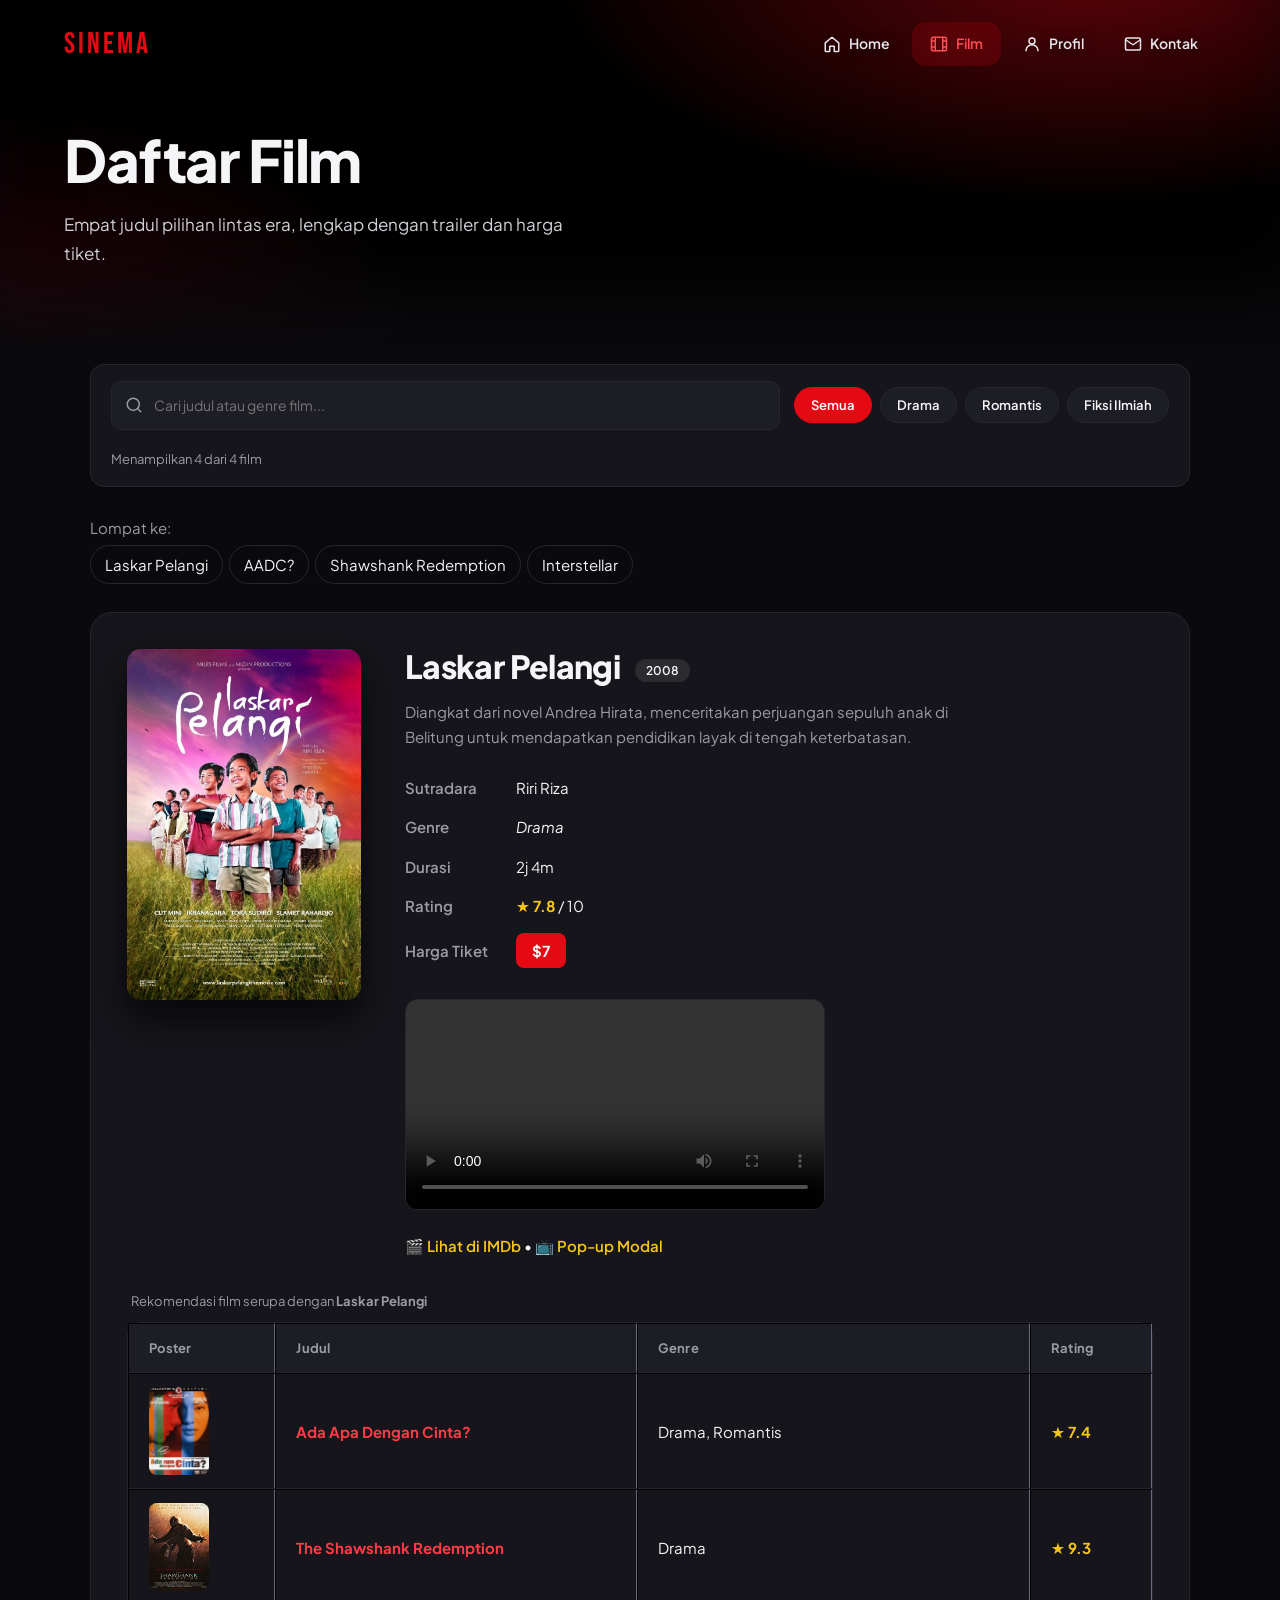
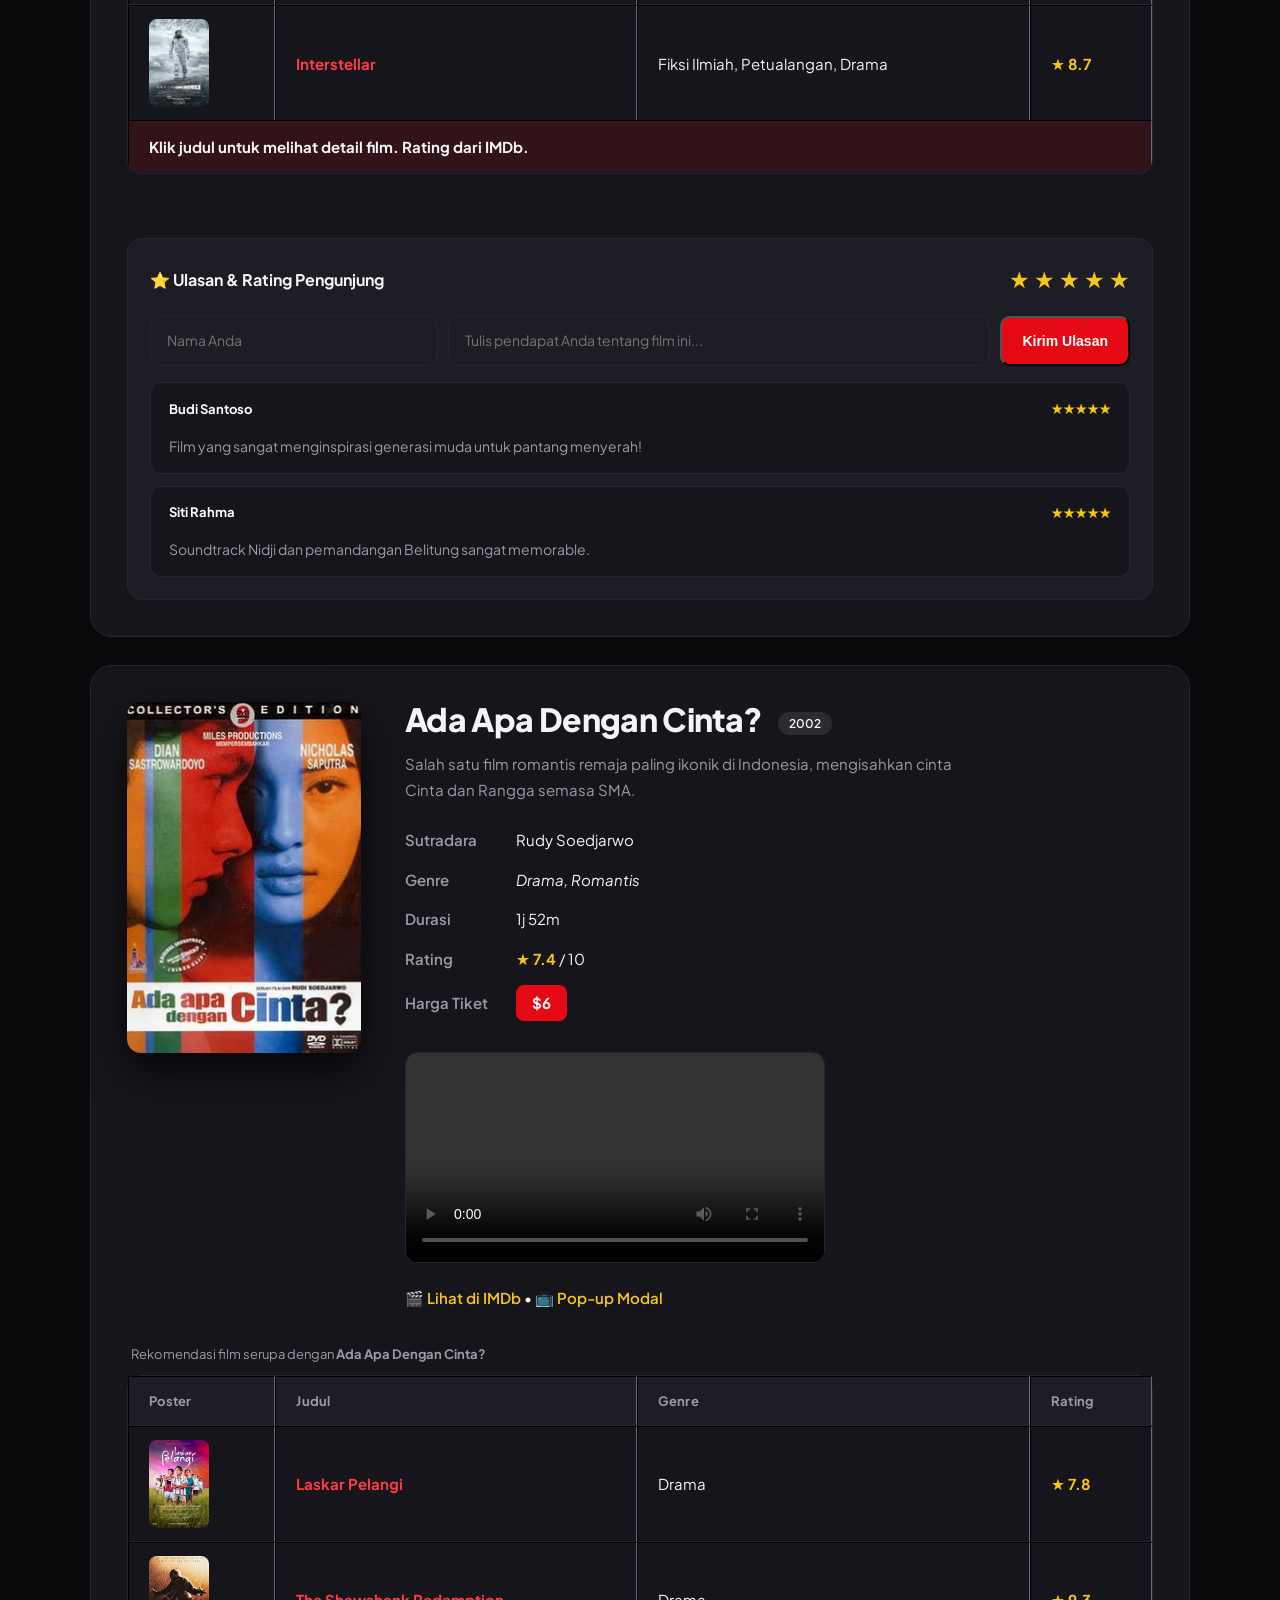
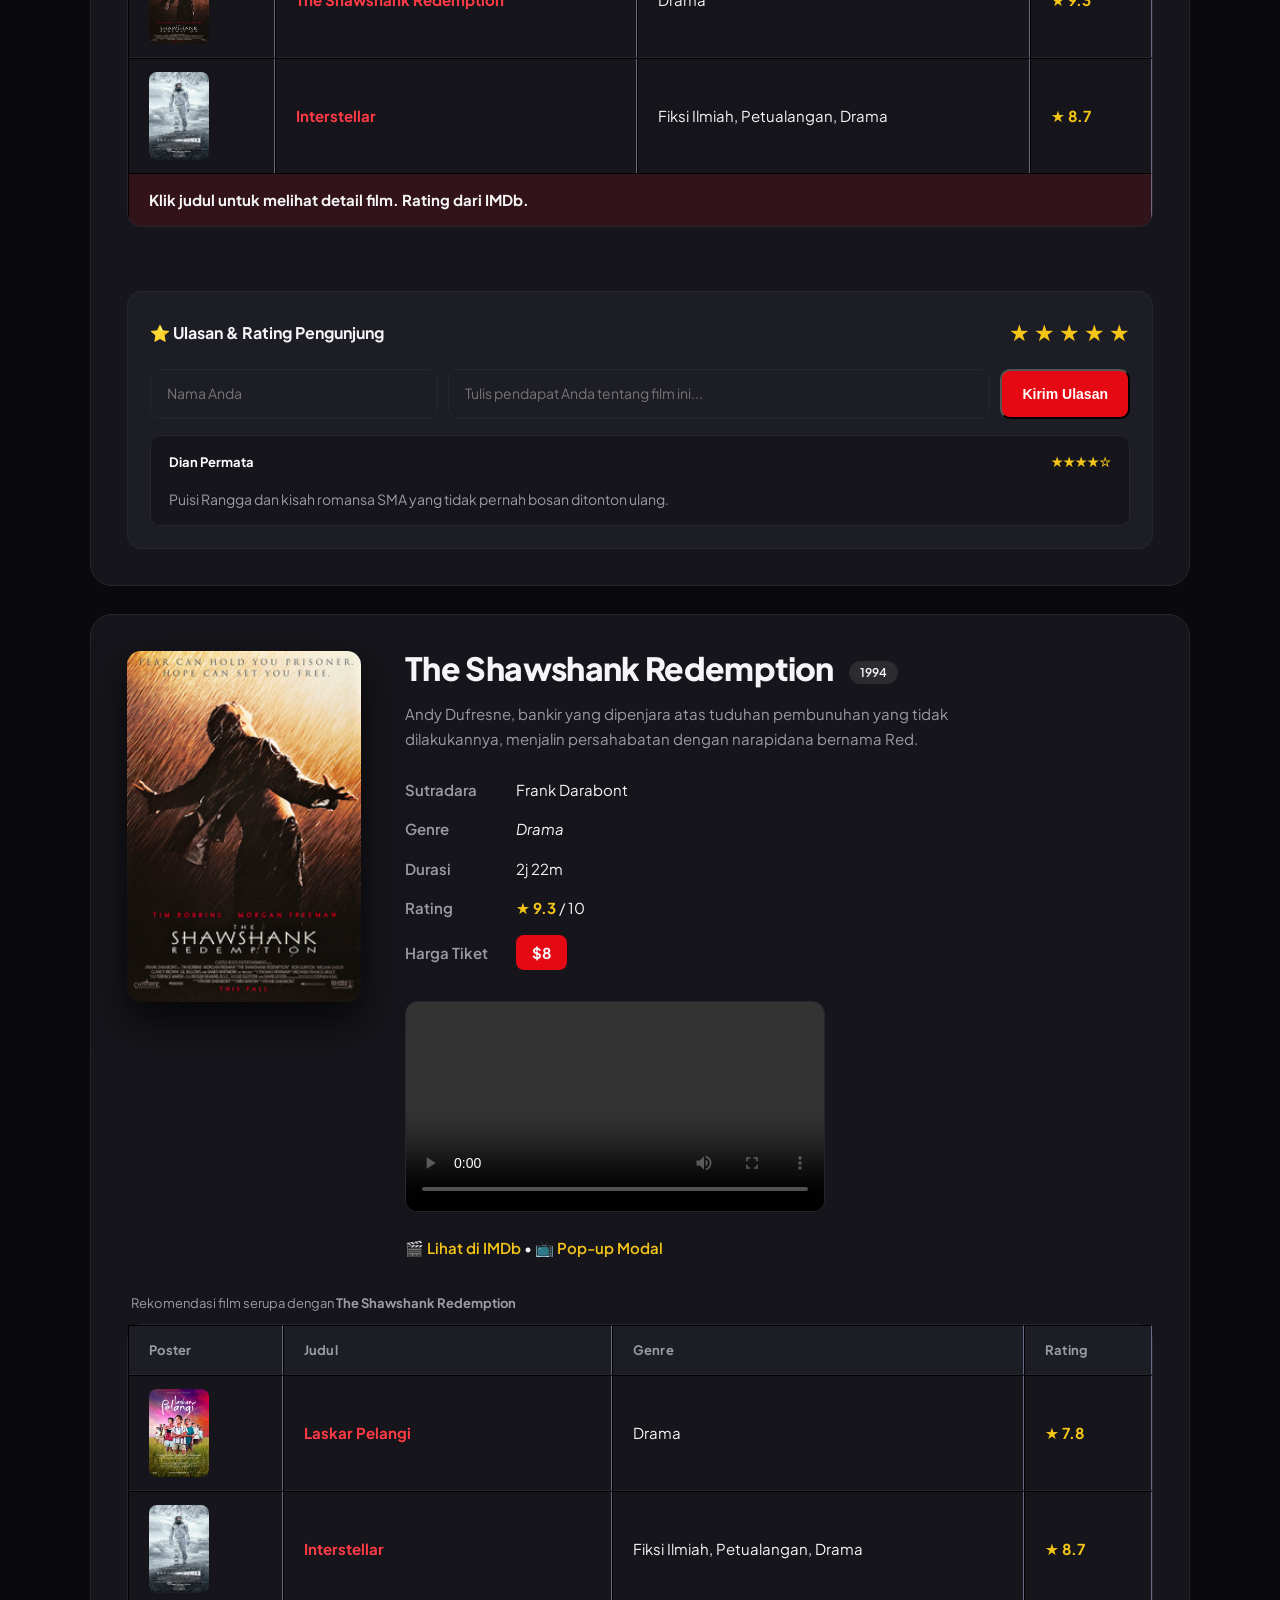
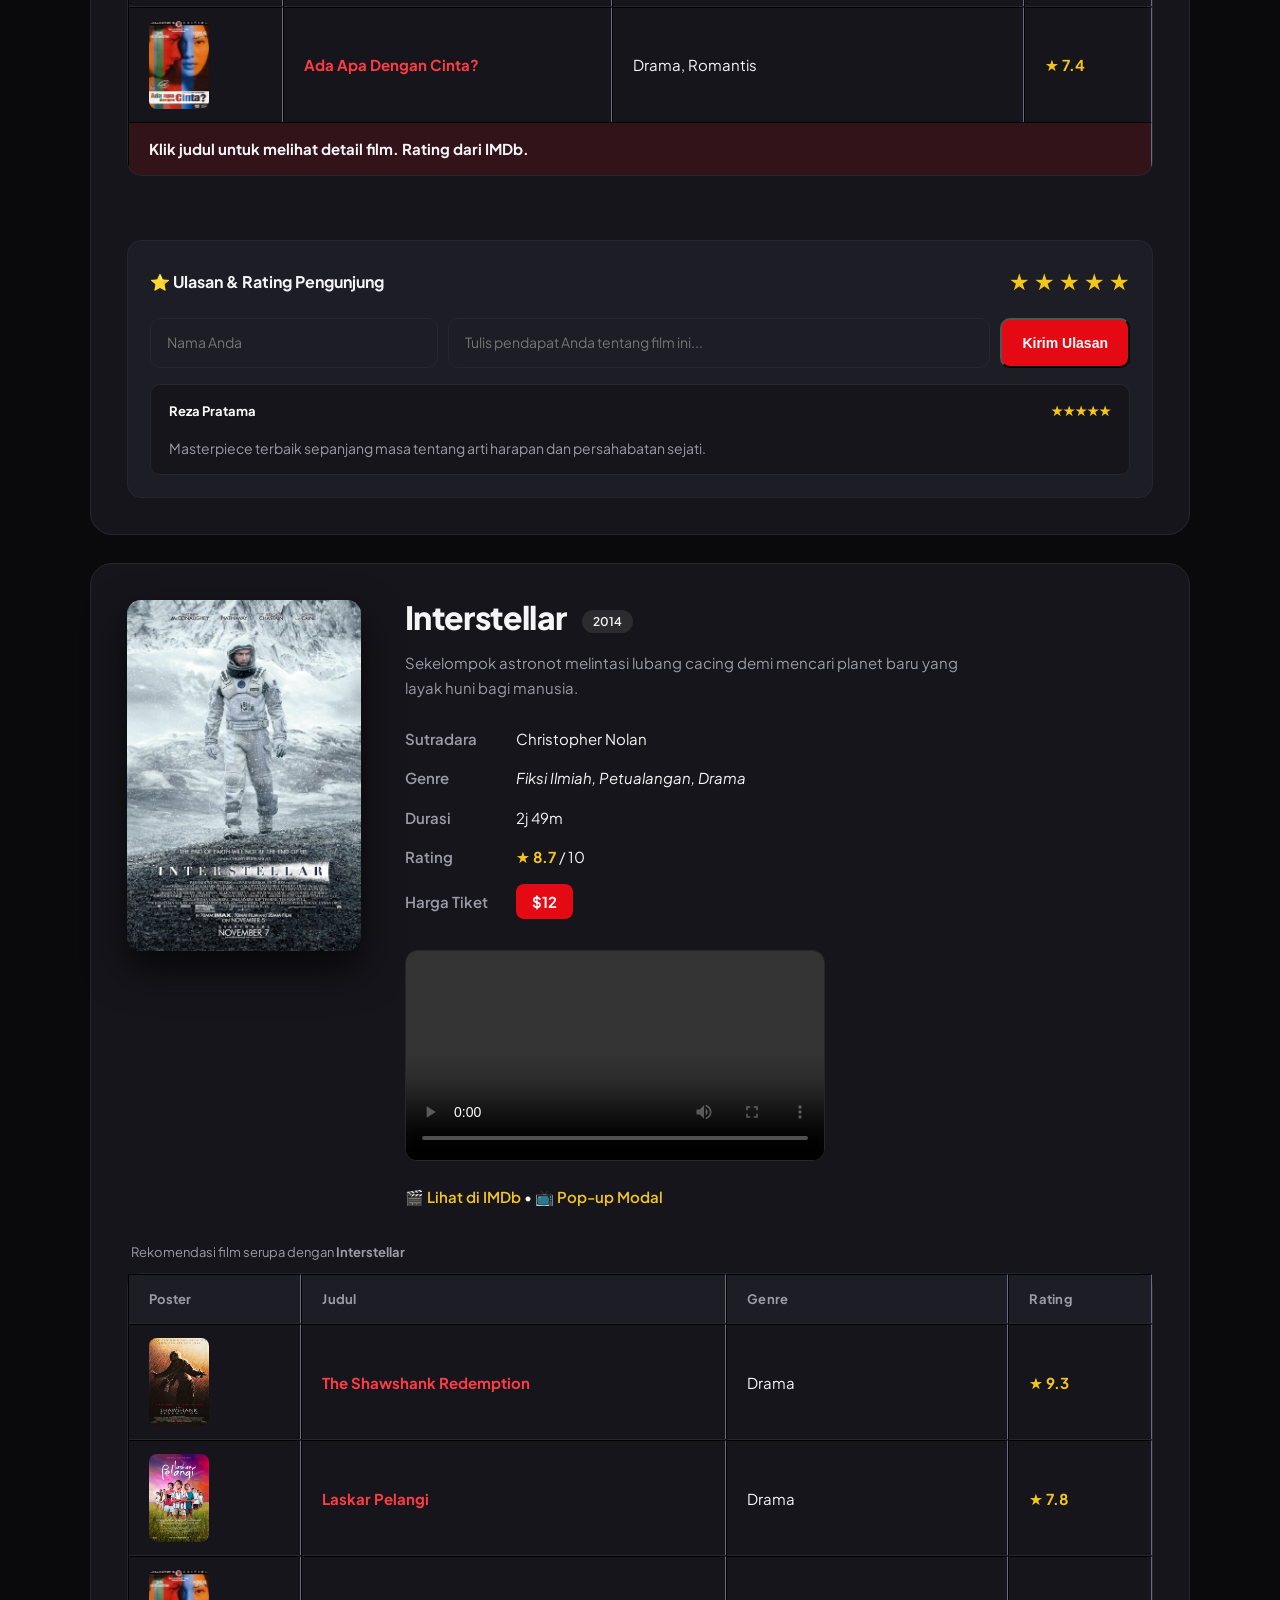
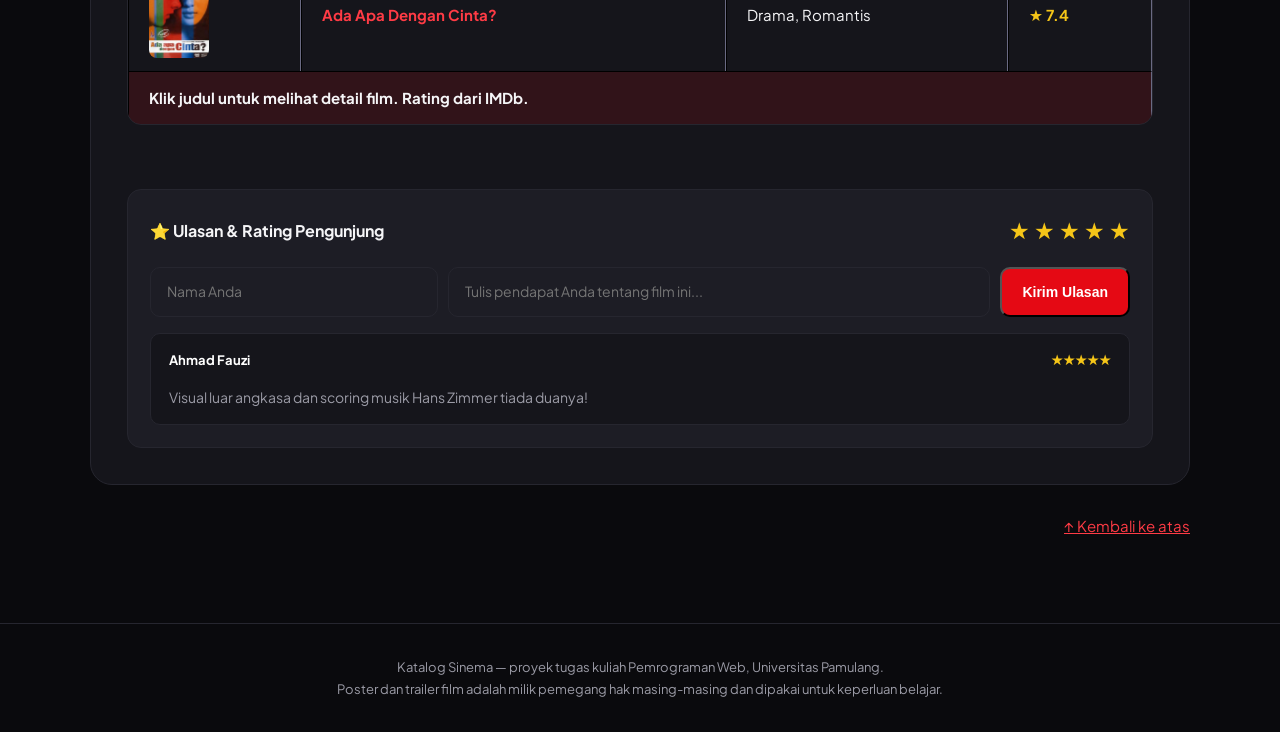
==== commit fda07078: "Add files via upload" ====
--- a/film.html
+++ b/film.html
@@ -3,39 +3,78 @@
 <table class="tata" border="0" cellpadding="0" cellspacing="0" width="100%">
 <tr><td class="hero kecil" valign="middle" align="left"><h1>Daftar Film</h1><p>Empat judul pilihan lintas era, lengkap dengan trailer dan harga tiket.</p></td></tr>
 <tr><td class="isi" valign="top"><table class="lebar" border="0" cellpadding="0" cellspacing="0"><tr><td>
-<a id="top"></a><div class="navcepat">Lompat ke:<br><a class="chip" href="#laskar-pelangi">Laskar Pelangi</a><a class="chip" href="#aadc">AADC?</a><a class="chip" href="#shawshank">Shawshank Redemption</a><a class="chip" href="#interstellar">Interstellar</a></div>
-<table class="film" id="laskar-pelangi" border="0" cellpadding="0" cellspacing="0">
+<a id="top"></a>
+<!-- Fitur 1: Pencarian & Filter Kategori Film -->
+<div class="filter-bar">
+  <div class="search-box">
+    <svg class="ic-search" viewBox="0 0 24 24" width="18" height="18" fill="none" stroke="currentColor" stroke-width="2" stroke-linecap="round" stroke-linejoin="round" aria-hidden="true"><circle cx="11" cy="11" r="8"/><path d="m21 21-4.3-4.3"/></svg>
+    <input type="search" id="cariFilm" placeholder="Cari judul atau genre film..." aria-label="Cari Film">
+  </div>
+  <div class="genre-filters">
+    <button type="button" class="filter-btn active" data-genre="all">Semua</button>
+    <button type="button" class="filter-btn" data-genre="drama">Drama</button>
+    <button type="button" class="filter-btn" data-genre="romantis">Romantis</button>
+    <button type="button" class="filter-btn" data-genre="fiksi ilmiah">Fiksi Ilmiah</button>
+  </div>
+  <div class="filter-count" id="jumlahFilm">Menampilkan 4 dari 4 film</div>
+</div>
+<div id="pesanKosong" class="kotak" style="display:none; text-align:center; margin-bottom:28px;">
+  <p style="margin:0">Tidak ditemukan film yang cocok dengan kata kunci pencarian.</p>
+</div>
+<div class="navcepat">Lompat ke:<br><a class="chip" href="#laskar-pelangi">Laskar Pelangi</a><a class="chip" href="#aadc">AADC?</a><a class="chip" href="#shawshank">Shawshank Redemption</a><a class="chip" href="#interstellar">Interstellar</a></div>
+<table class="film" id="laskar-pelangi" data-title="Laskar Pelangi" data-genre="drama" border="0" cellpadding="0" cellspacing="0">
 <tr><td class="pos" rowspan="3" valign="top"><div class="poster" style="background-image:url(poster/laskar-pelangi.jpg)"><span class="initial">L</span></div></td>
 <td valign="top"><h3>Laskar Pelangi <span class="year">2008</span></h3><p>Diangkat dari novel Andrea Hirata, menceritakan perjuangan sepuluh anak di Belitung untuk mendapatkan pendidikan layak di tengah keterbatasan.</p>
 <table class="spec" border="0" cellpadding="0" cellspacing="0"><tr><th align="left">Sutradara</th><td>Riri Riza</td></tr><tr><th align="left">Genre</th><td><i>Drama</i></td></tr><tr><th align="left">Durasi</th><td>2j 4m</td></tr><tr><th align="left">Rating</th><td><span class="rating">&#9733; 7.8</span> / 10</td></tr><tr><th align="left">Harga Tiket</th><td><span class="ticket" style="margin:0">$7</span></td></tr></table></td></tr>
 <tr><td valign="top"><video controls preload="metadata" playsinline><source src="video/Laskar-pelangi.mp4" type="video/mp4">Browser kamu tidak mendukung tag video.</video></td></tr>
-<tr><td valign="top"><a class="imdb" href="https://www.imdb.com/title/tt1301264/" target="_blank" rel="noopener">&#127916; Lihat di IMDb</a></td></tr>
+<tr><td valign="top"><a class="imdb" href="https://www.imdb.com/title/tt1301264/" target="_blank" rel="noopener">&#127916; Lihat di IMDb</a> &bull; <a class="imdb" href="#" data-trailer-src="video/Laskar-pelangi.mp4" data-trailer-title="Trailer: Laskar Pelangi">&#128250; Pop-up Modal</a></td></tr>
 <tr><td class="rek" colspan="2"><table class="data" border="1" cellpadding="8" cellspacing="0"><caption>Rekomendasi film serupa dengan <b>Laskar Pelangi</b></caption><thead><tr><th>Poster</th><th>Judul</th><th>Genre</th><th>Rating</th></tr></thead><tbody><tr><td><div class="poster mini" style="background-image:url(poster/aadc.jpg)"><span class="initial">A</span></div></td><td><a href="#aadc"><b>Ada Apa Dengan Cinta?</b></a></td><td>Drama, Romantis</td><td><span class="rating">&#9733; 7.4</span></td></tr><tr><td><div class="poster mini" style="background-image:url(poster/shawshank.jpg)"><span class="initial">S</span></div></td><td><a href="#shawshank"><b>The Shawshank Redemption</b></a></td><td>Drama</td><td><span class="rating">&#9733; 9.3</span></td></tr><tr><td><div class="poster mini" style="background-image:url(poster/interstellar.jpg)"><span class="initial">I</span></div></td><td><a href="#interstellar"><b>Interstellar</b></a></td><td>Fiksi Ilmiah, Petualangan, Drama</td><td><span class="rating">&#9733; 8.7</span></td></tr></tbody><tfoot><tr><td colspan="4">Klik judul untuk melihat detail film. Rating dari IMDb.</td></tr></tfoot></table></td></tr>
+<tr><td colspan="2" style="padding:0 36px 36px"><div class="review-box" data-film-id="laskar-pelangi"><div class="review-header"><h4 style="margin:0;font-size:16px">&#11088; Ulasan & Rating Pengunjung</h4><div class="star-input" aria-label="Pilih rating bintang"><span class="star active" data-val="1">&#9733;</span><span class="star active" data-val="2">&#9733;</span><span class="star active" data-val="3">&#9733;</span><span class="star active" data-val="4">&#9733;</span><span class="star active" data-val="5">&#9733;</span></div></div><form class="review-form"><div style="display:flex;gap:10px;margin-bottom:10px;flex-wrap:wrap"><input type="text" class="review-user-input form-control" style="flex:1;min-width:180px" placeholder="Nama Anda" required><input type="text" class="review-text-input form-control" style="flex:2;min-width:260px" placeholder="Tulis pendapat Anda tentang film ini..." required><button type="submit" class="btn kecil">Kirim Ulasan</button></div></form><div class="review-list"></div></div></td></tr>
 </table>
-<table class="film" id="aadc" border="0" cellpadding="0" cellspacing="0">
+<table class="film" id="aadc" data-title="Ada Apa Dengan Cinta?" data-genre="drama, romantis" border="0" cellpadding="0" cellspacing="0">
 <tr><td class="pos" rowspan="3" valign="top"><div class="poster" style="background-image:url(poster/aadc.jpg)"><span class="initial">A</span></div></td>
 <td valign="top"><h3>Ada Apa Dengan Cinta? <span class="year">2002</span></h3><p>Salah satu film romantis remaja paling ikonik di Indonesia, mengisahkan cinta Cinta dan Rangga semasa SMA.</p>
 <table class="spec" border="0" cellpadding="0" cellspacing="0"><tr><th align="left">Sutradara</th><td>Rudy Soedjarwo</td></tr><tr><th align="left">Genre</th><td><i>Drama, Romantis</i></td></tr><tr><th align="left">Durasi</th><td>1j 52m</td></tr><tr><th align="left">Rating</th><td><span class="rating">&#9733; 7.4</span> / 10</td></tr><tr><th align="left">Harga Tiket</th><td><span class="ticket" style="margin:0">$6</span></td></tr></table></td></tr>
 <tr><td valign="top"><video controls preload="metadata" playsinline><source src="video/Aadc.mp4" type="video/mp4">Browser kamu tidak mendukung tag video.</video></td></tr>
-<tr><td valign="top"><a class="imdb" href="https://www.imdb.com/title/tt0307920/" target="_blank" rel="noopener">&#127916; Lihat di IMDb</a></td></tr>
+<tr><td valign="top"><a class="imdb" href="https://www.imdb.com/title/tt0307920/" target="_blank" rel="noopener">&#127916; Lihat di IMDb</a> &bull; <a class="imdb" href="#" data-trailer-src="video/Aadc.mp4" data-trailer-title="Trailer: Ada Apa Dengan Cinta?">&#128250; Pop-up Modal</a></td></tr>
 <tr><td class="rek" colspan="2"><table class="data" border="1" cellpadding="8" cellspacing="0"><caption>Rekomendasi film serupa dengan <b>Ada Apa Dengan Cinta?</b></caption><thead><tr><th>Poster</th><th>Judul</th><th>Genre</th><th>Rating</th></tr></thead><tbody><tr><td><div class="poster mini" style="background-image:url(poster/laskar-pelangi.jpg)"><span class="initial">L</span></div></td><td><a href="#laskar-pelangi"><b>Laskar Pelangi</b></a></td><td>Drama</td><td><span class="rating">&#9733; 7.8</span></td></tr><tr><td><div class="poster mini" style="background-image:url(poster/shawshank.jpg)"><span class="initial">S</span></div></td><td><a href="#shawshank"><b>The Shawshank Redemption</b></a></td><td>Drama</td><td><span class="rating">&#9733; 9.3</span></td></tr><tr><td><div class="poster mini" style="background-image:url(poster/interstellar.jpg)"><span class="initial">I</span></div></td><td><a href="#interstellar"><b>Interstellar</b></a></td><td>Fiksi Ilmiah, Petualangan, Drama</td><td><span class="rating">&#9733; 8.7</span></td></tr></tbody><tfoot><tr><td colspan="4">Klik judul untuk melihat detail film. Rating dari IMDb.</td></tr></tfoot></table></td></tr>
+<tr><td colspan="2" style="padding:0 36px 36px"><div class="review-box" data-film-id="aadc"><div class="review-header"><h4 style="margin:0;font-size:16px">&#11088; Ulasan & Rating Pengunjung</h4><div class="star-input" aria-label="Pilih rating bintang"><span class="star active" data-val="1">&#9733;</span><span class="star active" data-val="2">&#9733;</span><span class="star active" data-val="3">&#9733;</span><span class="star active" data-val="4">&#9733;</span><span class="star active" data-val="5">&#9733;</span></div></div><form class="review-form"><div style="display:flex;gap:10px;margin-bottom:10px;flex-wrap:wrap"><input type="text" class="review-user-input form-control" style="flex:1;min-width:180px" placeholder="Nama Anda" required><input type="text" class="review-text-input form-control" style="flex:2;min-width:260px" placeholder="Tulis pendapat Anda tentang film ini..." required><button type="submit" class="btn kecil">Kirim Ulasan</button></div></form><div class="review-list"></div></div></td></tr>
 </table>
-<table class="film" id="shawshank" border="0" cellpadding="0" cellspacing="0">
+<table class="film" id="shawshank" data-title="The Shawshank Redemption" data-genre="drama" border="0" cellpadding="0" cellspacing="0">
 <tr><td class="pos" rowspan="3" valign="top"><div class="poster" style="background-image:url(poster/shawshank.jpg)"><span class="initial">S</span></div></td>
 <td valign="top"><h3>The Shawshank Redemption <span class="year">1994</span></h3><p>Andy Dufresne, bankir yang dipenjara atas tuduhan pembunuhan yang tidak dilakukannya, menjalin persahabatan dengan narapidana bernama Red.</p>
 <table class="spec" border="0" cellpadding="0" cellspacing="0"><tr><th align="left">Sutradara</th><td>Frank Darabont</td></tr><tr><th align="left">Genre</th><td><i>Drama</i></td></tr><tr><th align="left">Durasi</th><td>2j 22m</td></tr><tr><th align="left">Rating</th><td><span class="rating">&#9733; 9.3</span> / 10</td></tr><tr><th align="left">Harga Tiket</th><td><span class="ticket" style="margin:0">$8</span></td></tr></table></td></tr>
 <tr><td valign="top"><video controls preload="metadata" playsinline><source src="video/Shawshank.mp4" type="video/mp4">Browser kamu tidak mendukung tag video.</video></td></tr>
-<tr><td valign="top"><a class="imdb" href="https://www.imdb.com/title/tt0111161/" target="_blank" rel="noopener">&#127916; Lihat di IMDb</a></td></tr>
+<tr><td valign="top"><a class="imdb" href="https://www.imdb.com/title/tt0111161/" target="_blank" rel="noopener">&#127916; Lihat di IMDb</a> &bull; <a class="imdb" href="#" data-trailer-src="video/Shawshank.mp4" data-trailer-title="Trailer: The Shawshank Redemption">&#128250; Pop-up Modal</a></td></tr>
 <tr><td class="rek" colspan="2"><table class="data" border="1" cellpadding="8" cellspacing="0"><caption>Rekomendasi film serupa dengan <b>The Shawshank Redemption</b></caption><thead><tr><th>Poster</th><th>Judul</th><th>Genre</th><th>Rating</th></tr></thead><tbody><tr><td><div class="poster mini" style="background-image:url(poster/laskar-pelangi.jpg)"><span class="initial">L</span></div></td><td><a href="#laskar-pelangi"><b>Laskar Pelangi</b></a></td><td>Drama</td><td><span class="rating">&#9733; 7.8</span></td></tr><tr><td><div class="poster mini" style="background-image:url(poster/interstellar.jpg)"><span class="initial">I</span></div></td><td><a href="#interstellar"><b>Interstellar</b></a></td><td>Fiksi Ilmiah, Petualangan, Drama</td><td><span class="rating">&#9733; 8.7</span></td></tr><tr><td><div class="poster mini" style="background-image:url(poster/aadc.jpg)"><span class="initial">A</span></div></td><td><a href="#aadc"><b>Ada Apa Dengan Cinta?</b></a></td><td>Drama, Romantis</td><td><span class="rating">&#9733; 7.4</span></td></tr></tbody><tfoot><tr><td colspan="4">Klik judul untuk melihat detail film. Rating dari IMDb.</td></tr></tfoot></table></td></tr>
+<tr><td colspan="2" style="padding:0 36px 36px"><div class="review-box" data-film-id="shawshank"><div class="review-header"><h4 style="margin:0;font-size:16px">&#11088; Ulasan & Rating Pengunjung</h4><div class="star-input" aria-label="Pilih rating bintang"><span class="star active" data-val="1">&#9733;</span><span class="star active" data-val="2">&#9733;</span><span class="star active" data-val="3">&#9733;</span><span class="star active" data-val="4">&#9733;</span><span class="star active" data-val="5">&#9733;</span></div></div><form class="review-form"><div style="display:flex;gap:10px;margin-bottom:10px;flex-wrap:wrap"><input type="text" class="review-user-input form-control" style="flex:1;min-width:180px" placeholder="Nama Anda" required><input type="text" class="review-text-input form-control" style="flex:2;min-width:260px" placeholder="Tulis pendapat Anda tentang film ini..." required><button type="submit" class="btn kecil">Kirim Ulasan</button></div></form><div class="review-list"></div></div></td></tr>
 </table>
-<table class="film" id="interstellar" border="0" cellpadding="0" cellspacing="0">
+<table class="film" id="interstellar" data-title="Interstellar" data-genre="fiksi ilmiah, petualangan, drama" border="0" cellpadding="0" cellspacing="0">
 <tr><td class="pos" rowspan="3" valign="top"><div class="poster" style="background-image:url(poster/interstellar.jpg)"><span class="initial">I</span></div></td>
 <td valign="top"><h3>Interstellar <span class="year">2014</span></h3><p>Sekelompok astronot melintasi lubang cacing demi mencari planet baru yang layak huni bagi manusia.</p>
 <table class="spec" border="0" cellpadding="0" cellspacing="0"><tr><th align="left">Sutradara</th><td>Christopher Nolan</td></tr><tr><th align="left">Genre</th><td><i>Fiksi Ilmiah, Petualangan, Drama</i></td></tr><tr><th align="left">Durasi</th><td>2j 49m</td></tr><tr><th align="left">Rating</th><td><span class="rating">&#9733; 8.7</span> / 10</td></tr><tr><th align="left">Harga Tiket</th><td><span class="ticket" style="margin:0">$12</span></td></tr></table></td></tr>
 <tr><td valign="top"><video controls preload="metadata" playsinline><source src="video/Interstellar.mp4" type="video/mp4">Browser kamu tidak mendukung tag video.</video></td></tr>
-<tr><td valign="top"><a class="imdb" href="https://www.imdb.com/title/tt0816692/" target="_blank" rel="noopener">&#127916; Lihat di IMDb</a></td></tr>
+<tr><td valign="top"><a class="imdb" href="https://www.imdb.com/title/tt0816692/" target="_blank" rel="noopener">&#127916; Lihat di IMDb</a> &bull; <a class="imdb" href="#" data-trailer-src="video/Interstellar.mp4" data-trailer-title="Trailer: Interstellar">&#128250; Pop-up Modal</a></td></tr>
 <tr><td class="rek" colspan="2"><table class="data" border="1" cellpadding="8" cellspacing="0"><caption>Rekomendasi film serupa dengan <b>Interstellar</b></caption><thead><tr><th>Poster</th><th>Judul</th><th>Genre</th><th>Rating</th></tr></thead><tbody><tr><td><div class="poster mini" style="background-image:url(poster/shawshank.jpg)"><span class="initial">S</span></div></td><td><a href="#shawshank"><b>The Shawshank Redemption</b></a></td><td>Drama</td><td><span class="rating">&#9733; 9.3</span></td></tr><tr><td><div class="poster mini" style="background-image:url(poster/laskar-pelangi.jpg)"><span class="initial">L</span></div></td><td><a href="#laskar-pelangi"><b>Laskar Pelangi</b></a></td><td>Drama</td><td><span class="rating">&#9733; 7.8</span></td></tr><tr><td><div class="poster mini" style="background-image:url(poster/aadc.jpg)"><span class="initial">A</span></div></td><td><a href="#aadc"><b>Ada Apa Dengan Cinta?</b></a></td><td>Drama, Romantis</td><td><span class="rating">&#9733; 7.4</span></td></tr></tbody><tfoot><tr><td colspan="4">Klik judul untuk melihat detail film. Rating dari IMDb.</td></tr></tfoot></table></td></tr>
+<tr><td colspan="2" style="padding:0 36px 36px"><div class="review-box" data-film-id="interstellar"><div class="review-header"><h4 style="margin:0;font-size:16px">&#11088; Ulasan & Rating Pengunjung</h4><div class="star-input" aria-label="Pilih rating bintang"><span class="star active" data-val="1">&#9733;</span><span class="star active" data-val="2">&#9733;</span><span class="star active" data-val="3">&#9733;</span><span class="star active" data-val="4">&#9733;</span><span class="star active" data-val="5">&#9733;</span></div></div><form class="review-form"><div style="display:flex;gap:10px;margin-bottom:10px;flex-wrap:wrap"><input type="text" class="review-user-input form-control" style="flex:1;min-width:180px" placeholder="Nama Anda" required><input type="text" class="review-text-input form-control" style="flex:2;min-width:260px" placeholder="Tulis pendapat Anda tentang film ini..." required><button type="submit" class="btn kecil">Kirim Ulasan</button></div></form><div class="review-list"></div></div></td></tr>
 </table>
 <p align="right"><a href="#top">&uarr; Kembali ke atas</a></p>
 </td></tr></table></td></tr>
-<tr><td class="foot" align="center">Katalog Sinema &mdash; proyek tugas kuliah Pemrograman Web, Universitas Pamulang.<br>Poster dan trailer film adalah milik pemegang hak masing-masing dan dipakai untuk keperluan belajar.</td></tr></table></body></html>
+<tr><td class="foot" align="center">Katalog Sinema &mdash; proyek tugas kuliah Pemrograman Web, Universitas Pamulang.<br>Poster dan trailer film adalah milik pemegang hak masing-masing dan dipakai untuk keperluan belajar.</td></tr></table>
+<!-- Modal Trailer Global -->
+<div id="modalTrailer" class="modal-overlay" role="dialog" aria-modal="true" aria-hidden="true">
+  <div class="modal-container">
+    <div class="modal-header">
+      <h3 id="modalJudul">Cuplikan Trailer</h3>
+      <button type="button" class="modal-close" aria-label="Tutup Modal">&times;</button>
+    </div>
+    <div class="modal-body">
+      <div class="modal-video-wrap">
+        <video id="modalVideo" controls preload="metadata"></video>
+      </div>
+      <p style="margin:0;color:var(--muted);font-size:13px">Klik tombol silang, area luar, atau tekan ESC untuk menutup cuplikan.</p>
+    </div>
+  </div>
+</div>
+<script src="script.js"></script>
+</body></html>
--- a/style.css
+++ b/style.css
@@ -149,3 +149,70 @@
  .poster{width:100%;height:320px}.data{display:block;overflow-x:auto}
  .btn.ghost{margin:10px 0 0}}
 @media(prefers-reduced-motion:reduce){.menu{background:#0a0a0dcc!important}*{animation:none!important;transition:none!important;scroll-behavior:auto!important}}
+
+/* ==========================================================================
+   FITUR INTERAKTIF BARU (Pencarian, Formulir Pemesanan, Modal Trailer, Review)
+   ========================================================================== */
+
+/* 1. Bar Pencarian & Filter Genre */
+.filter-bar{display:flex;flex-wrap:wrap;align-items:center;justify-content:space-between;gap:14px;background:var(--card);border:1px solid var(--line);border-radius:var(--r);padding:16px 20px;margin-bottom:28px}
+.search-box{position:relative;flex:1;min-width:240px}
+.search-box input{width:100%;background:var(--card2);border:1px solid var(--line);border-radius:10px;padding:12px 16px 12px 42px;color:var(--text);font:inherit;font-size:14px;outline:none;transition:border-color .25s,box-shadow .25s}
+.search-box input:focus{border-color:var(--red);box-shadow:0 0 0 3px #e5091433}
+.search-box .ic-search{position:absolute;left:14px;top:50%;transform:translateY(-50%);color:var(--muted);pointer-events:none}
+.genre-filters{display:flex;flex-wrap:wrap;gap:8px}
+.filter-btn{background:var(--card2);border:1px solid var(--line);color:var(--text);padding:9px 16px;border-radius:99px;font-size:13px;font-weight:600;cursor:pointer;font-family:inherit;transition:.2s}
+.filter-btn:hover{background:#ffffff1a;border-color:var(--muted)}
+.filter-btn.active{background:var(--red);border-color:var(--red);color:#fff}
+.filter-count{font-size:13px;color:var(--muted);width:100%;margin-top:4px}
+
+/* 2. Formulir Pemesanan Tiket & Langganan Interaktif */
+.form-box{background:var(--card);border:1px solid var(--line);border-radius:var(--r);padding:28px;margin-top:20px}
+.form-grid{display:grid;grid-template-columns:1fr 1fr;gap:20px}
+.form-group{margin-bottom:18px}
+.form-group.full{grid-column:1 / -1}
+.form-group label{display:block;margin-bottom:8px;font-weight:600;font-size:14px;color:#e6e6ec}
+.form-group label .req{color:var(--red)}
+.form-control{width:100%;background:var(--card2);border:1px solid var(--line);border-radius:10px;padding:12px 16px;color:var(--text);font:inherit;font-size:14px;outline:none;transition:border-color .25s,box-shadow .25s}
+.form-control:focus{border-color:var(--red);box-shadow:0 0 0 3px #e5091433}
+.form-control option{background:var(--card2);color:var(--text)}
+.summary-card{background:var(--card2);border:1px solid var(--line);border-radius:12px;padding:20px;margin:20px 0}
+.summary-card h4{margin:0 0 14px;font-size:16px;color:#fff}
+.summary-row{display:flex;justify-content:space-between;padding:8px 0;border-bottom:1px solid #ffffff12;font-size:14px}
+.summary-row.total{border-bottom:none;border-top:1px solid var(--line);padding-top:14px;font-size:18px;font-weight:800;color:var(--red2)}
+
+/* 3. Modal Box Cuplikan Trailer */
+.modal-overlay{position:fixed;inset:0;background:#000000bb;backdrop-filter:blur(10px);-webkit-backdrop-filter:blur(10px);z-index:999;display:none;place-items:center;padding:20px;opacity:0;transition:opacity .3s ease}
+.modal-overlay.active{display:grid;opacity:1}
+.modal-container{background:var(--card);border:1px solid var(--line);border-radius:20px;max-width:760px;width:100%;overflow:hidden;box-shadow:0 25px 60px #000000dd;transform:scale(0.95);transition:transform .3s cubic-bezier(0.2, 0.8, 0.2, 1)}
+.modal-overlay.active .modal-container{transform:scale(1)}
+.modal-header{display:flex;align-items:center;justify-content:space-between;padding:18px 24px;border-bottom:1px solid var(--line)}
+.modal-header h3{font-size:20px;margin:0}
+.modal-close{background:none;border:none;color:var(--muted);font-size:28px;cursor:pointer;line-height:1;padding:0 6px;transition:color .2s}
+.modal-close:hover{color:#fff}
+.modal-body{padding:24px}
+.modal-video-wrap{position:relative;width:100%;padding-bottom:56.25%;background:#000;border-radius:12px;overflow:hidden;margin-bottom:16px}
+.modal-video-wrap video{position:absolute;inset:0;width:100%;height:100%;object-fit:contain}
+
+/* 4. Sistem Ulasan & Rating Bintang Pengunjung */
+.review-box{margin-top:28px;background:var(--card2);border:1px solid var(--line);border-radius:14px;padding:22px}
+.review-header{display:flex;align-items:center;justify-content:space-between;flex-wrap:wrap;gap:10px;margin-bottom:18px}
+.star-input{display:inline-flex;gap:4px;font-size:22px;color:var(--muted);cursor:pointer;user-select:none}
+.star-input .star{transition:color .2s}
+.star-input .star:hover,
+.star-input .star.active{color:#f5c518}
+.review-list{margin-top:16px;display:flex;flex-direction:column;gap:12px}
+.review-card{background:var(--card);border:1px solid var(--line);border-radius:10px;padding:14px 18px}
+.review-top{display:flex;justify-content:space-between;align-items:center;margin-bottom:6px;font-size:13px}
+.review-user{font-weight:700;color:#fff}
+.review-stars{color:#f5c518;font-size:14px}
+.review-comment{margin:0;font-size:14px;color:#cfcfd6}
+.review-empty{color:var(--muted);font-style:italic;font-size:13px;text-align:center;padding:12px 0}
+
+/* Penyesuaian Responsif Fitur Baru di Layar HP */
+@media(max-width:700px){
+  .filter-bar{flex-direction:column;align-items:stretch}
+  .form-grid{grid-template-columns:1fr}
+  .modal-container{max-width:95vw}
+  .modal-body{padding:16px}
+}
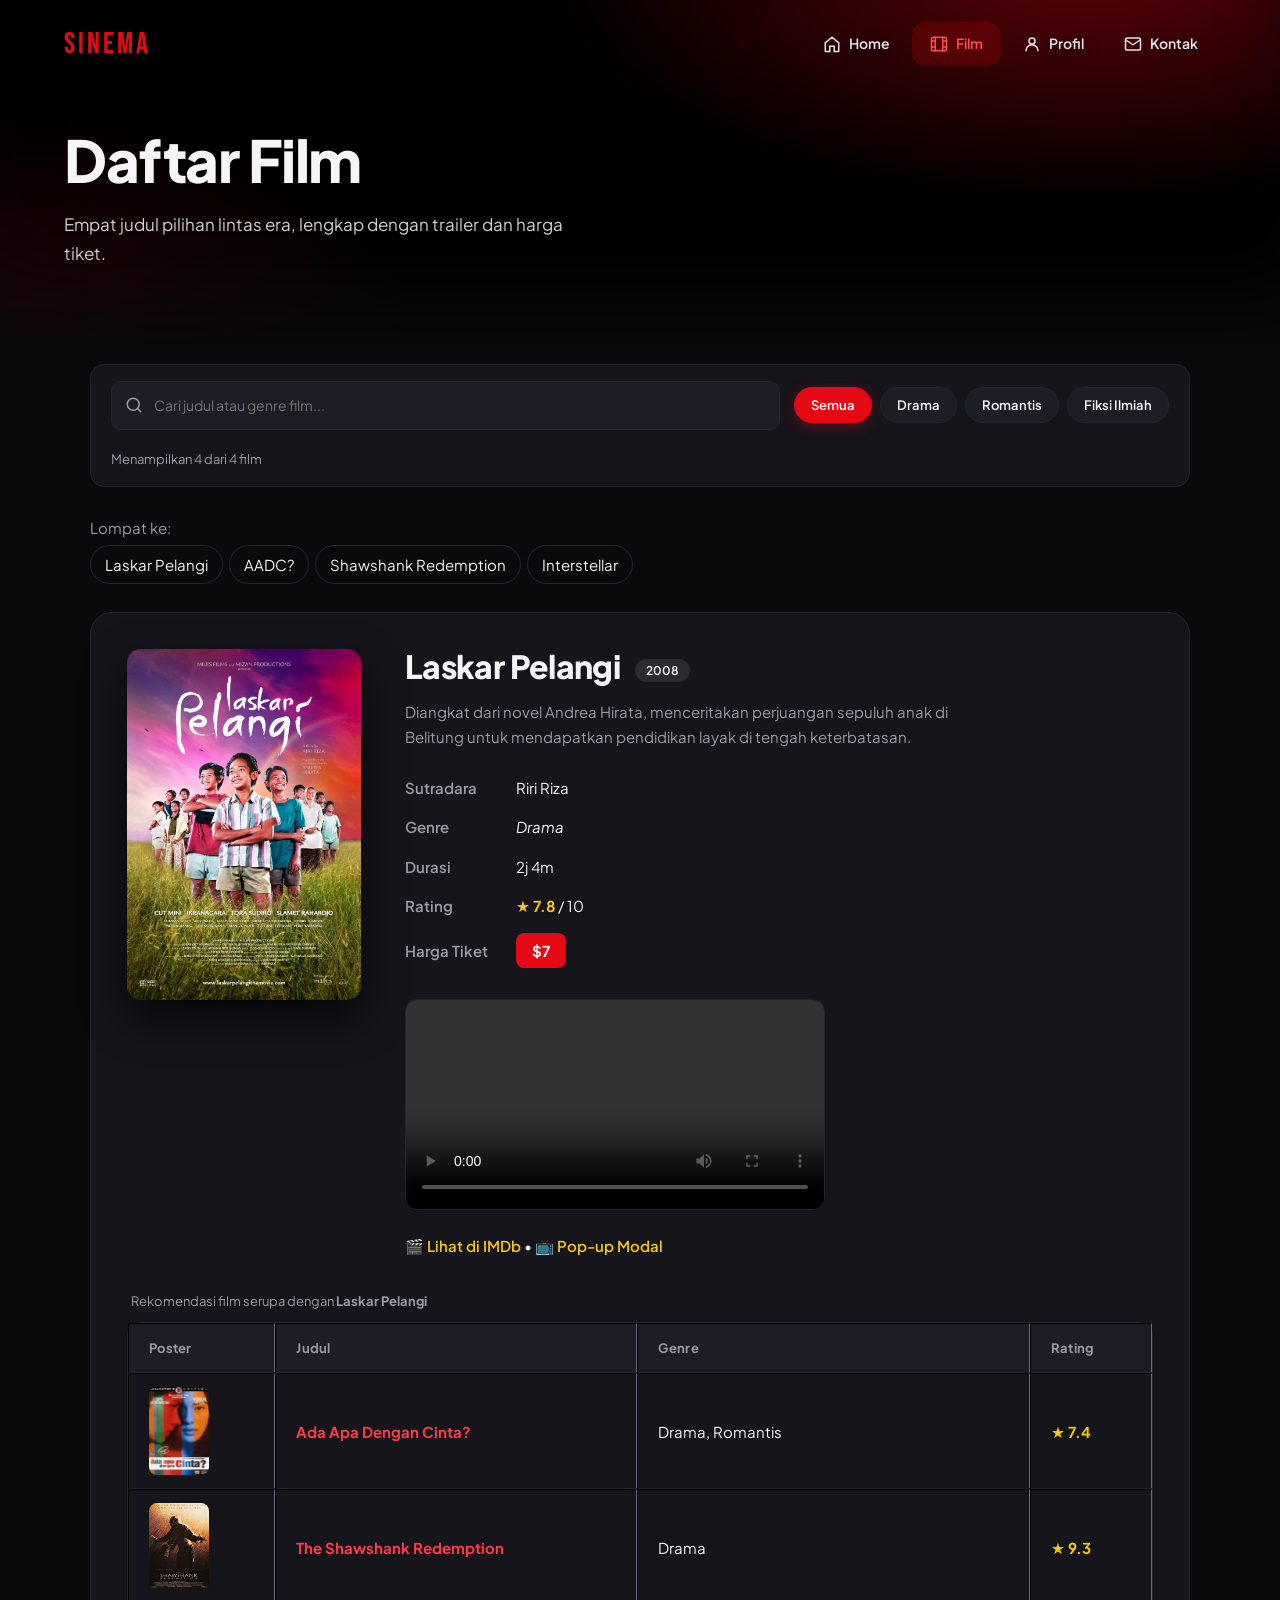
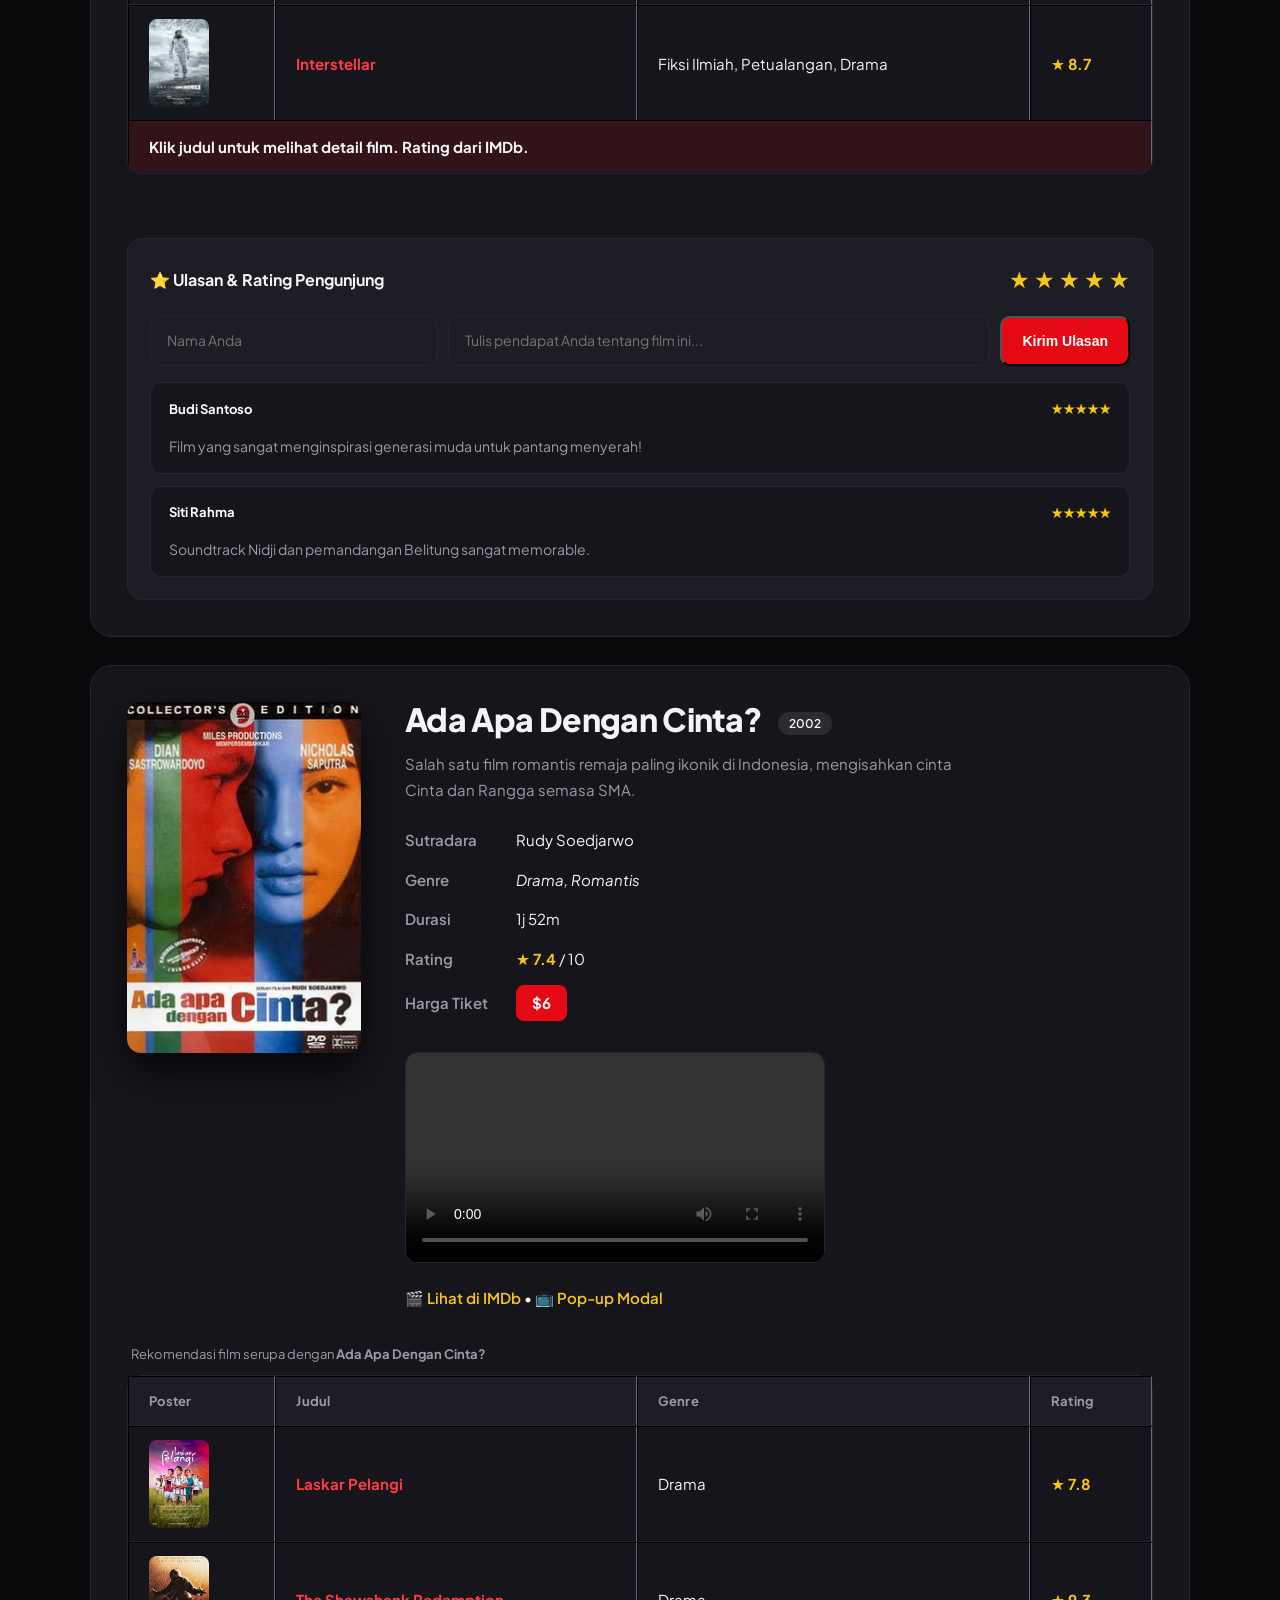
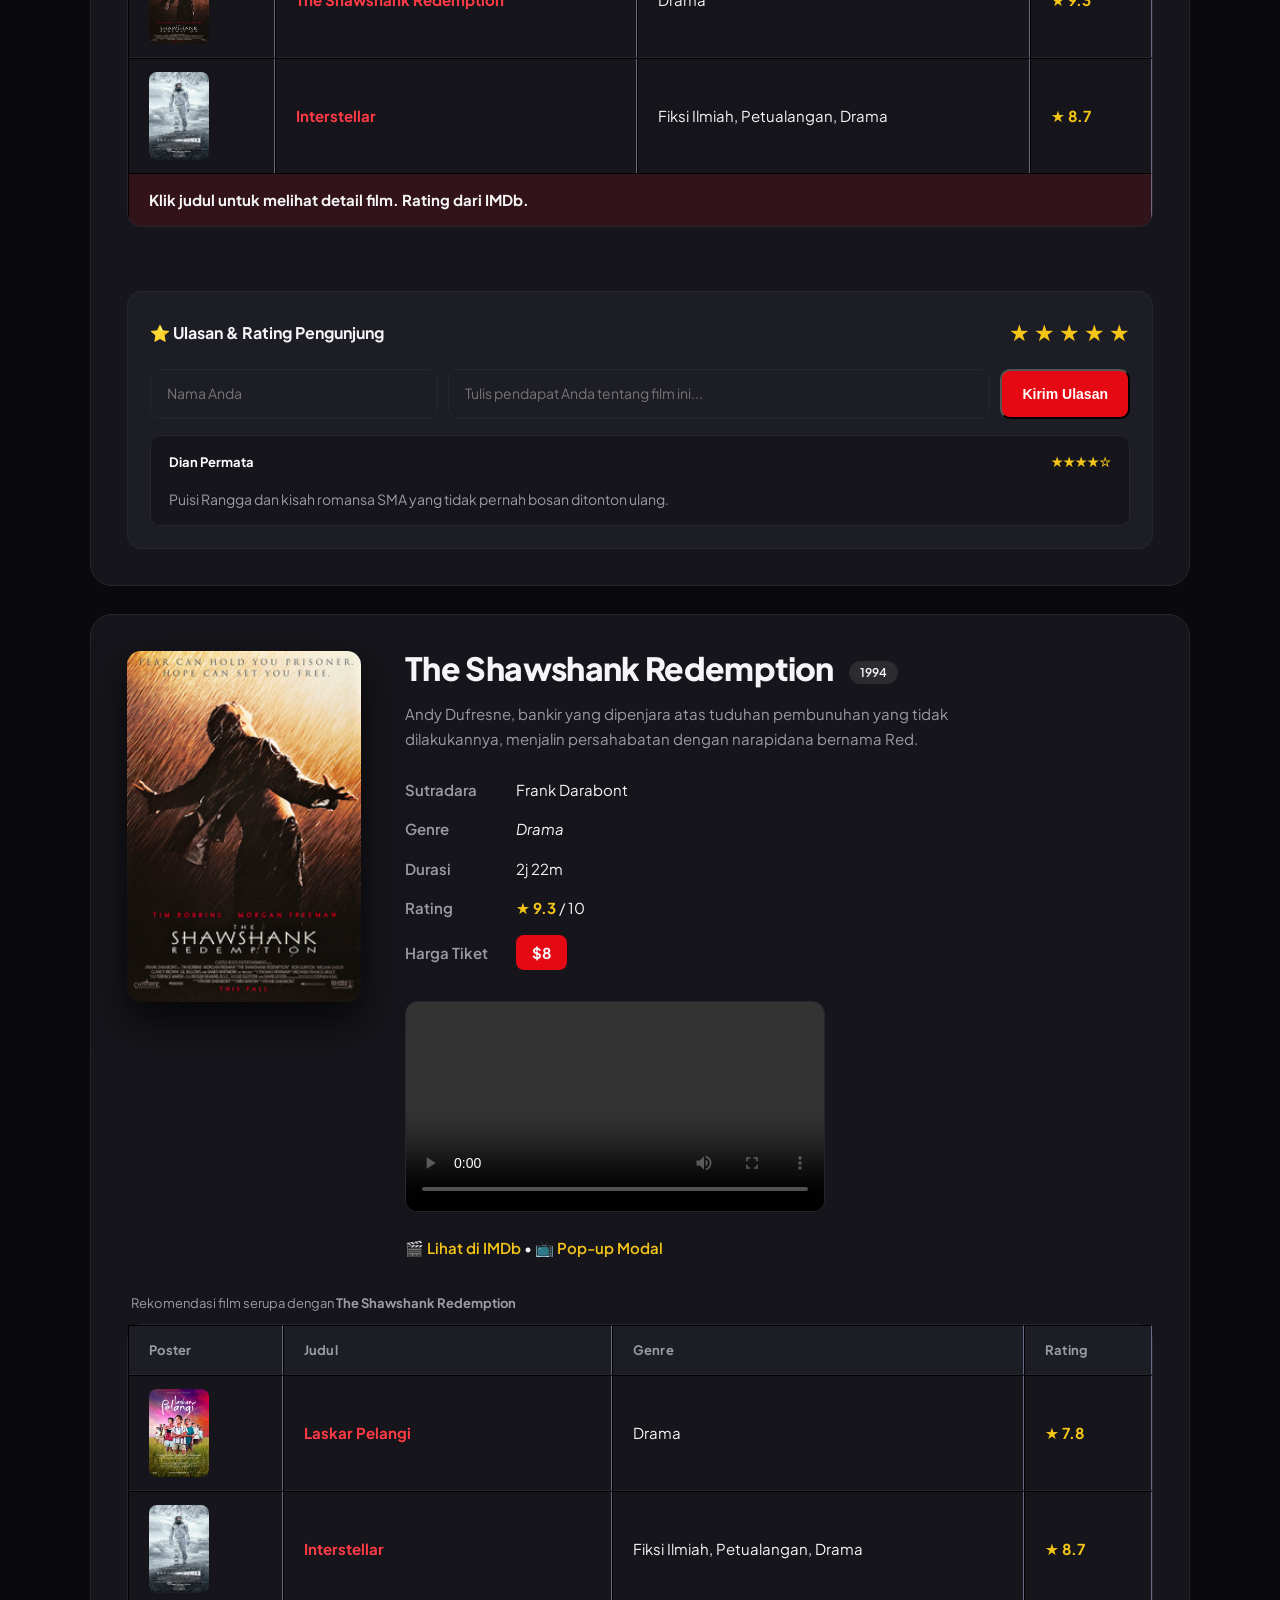
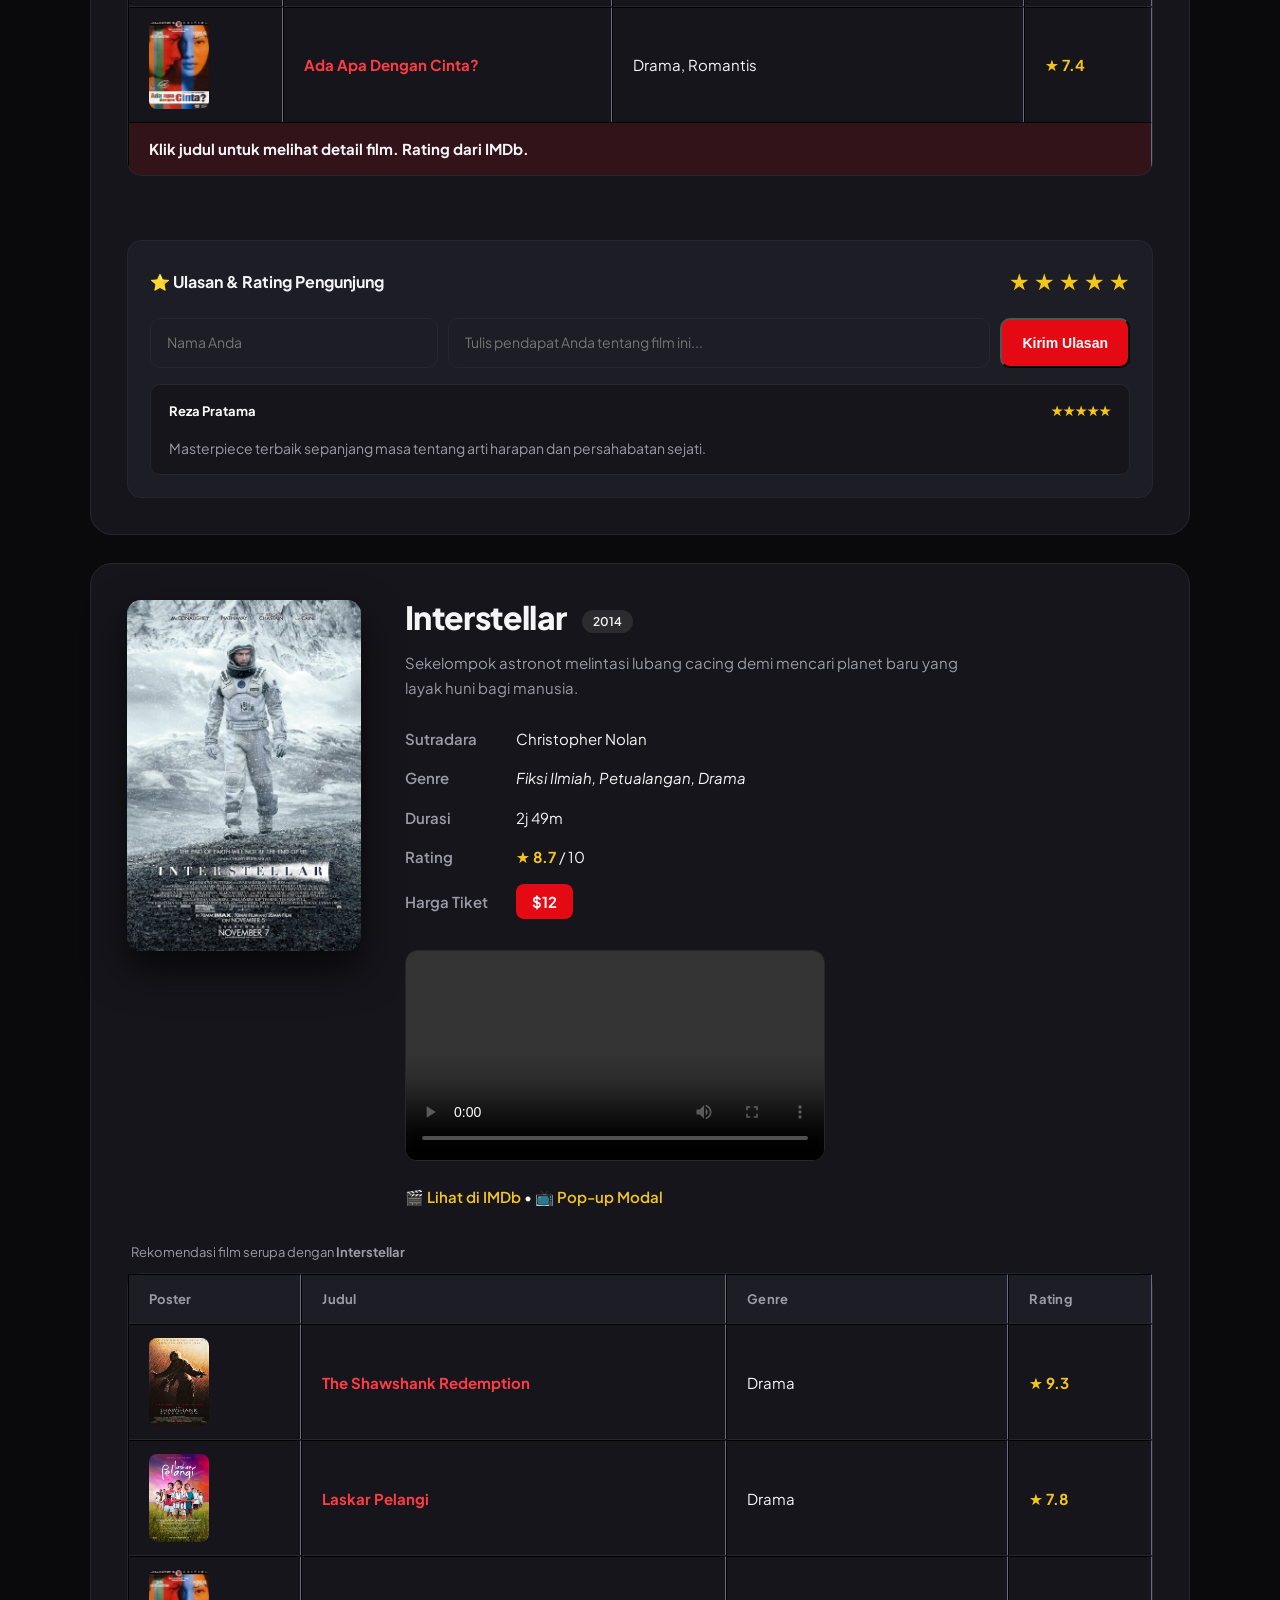
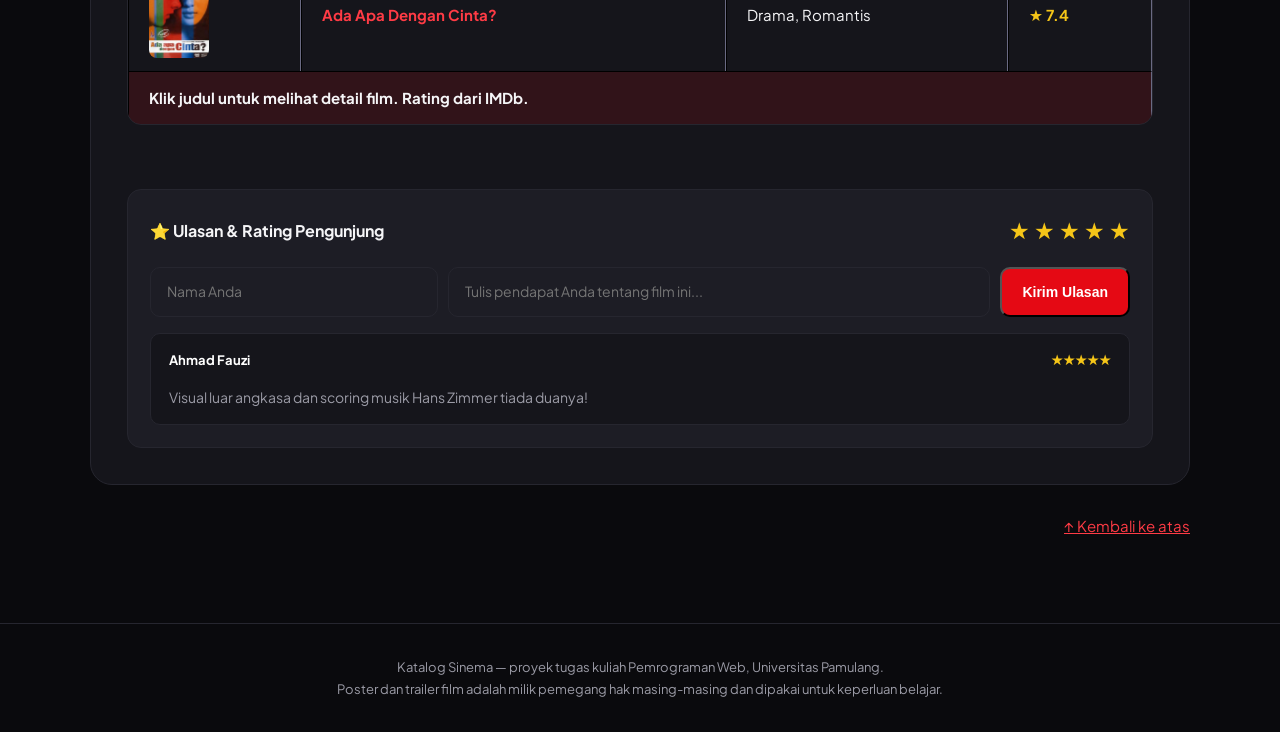
==== commit e2f269a1: "Fix case sensitivity poster Shawshank" ====
--- a/film.html
+++ b/film.html
@@ -28,7 +28,7 @@
 <table class="spec" border="0" cellpadding="0" cellspacing="0"><tr><th align="left">Sutradara</th><td>Riri Riza</td></tr><tr><th align="left">Genre</th><td><i>Drama</i></td></tr><tr><th align="left">Durasi</th><td>2j 4m</td></tr><tr><th align="left">Rating</th><td><span class="rating">&#9733; 7.8</span> / 10</td></tr><tr><th align="left">Harga Tiket</th><td><span class="ticket" style="margin:0">$7</span></td></tr></table></td></tr>
 <tr><td valign="top"><video controls preload="metadata" playsinline><source src="video/Laskar-pelangi.mp4" type="video/mp4">Browser kamu tidak mendukung tag video.</video></td></tr>
 <tr><td valign="top"><a class="imdb" href="https://www.imdb.com/title/tt1301264/" target="_blank" rel="noopener">&#127916; Lihat di IMDb</a> &bull; <a class="imdb" href="#" data-trailer-src="video/Laskar-pelangi.mp4" data-trailer-title="Trailer: Laskar Pelangi">&#128250; Pop-up Modal</a></td></tr>
-<tr><td class="rek" colspan="2"><table class="data" border="1" cellpadding="8" cellspacing="0"><caption>Rekomendasi film serupa dengan <b>Laskar Pelangi</b></caption><thead><tr><th>Poster</th><th>Judul</th><th>Genre</th><th>Rating</th></tr></thead><tbody><tr><td><div class="poster mini" style="background-image:url(poster/aadc.jpg)"><span class="initial">A</span></div></td><td><a href="#aadc"><b>Ada Apa Dengan Cinta?</b></a></td><td>Drama, Romantis</td><td><span class="rating">&#9733; 7.4</span></td></tr><tr><td><div class="poster mini" style="background-image:url(poster/shawshank.jpg)"><span class="initial">S</span></div></td><td><a href="#shawshank"><b>The Shawshank Redemption</b></a></td><td>Drama</td><td><span class="rating">&#9733; 9.3</span></td></tr><tr><td><div class="poster mini" style="background-image:url(poster/interstellar.jpg)"><span class="initial">I</span></div></td><td><a href="#interstellar"><b>Interstellar</b></a></td><td>Fiksi Ilmiah, Petualangan, Drama</td><td><span class="rating">&#9733; 8.7</span></td></tr></tbody><tfoot><tr><td colspan="4">Klik judul untuk melihat detail film. Rating dari IMDb.</td></tr></tfoot></table></td></tr>
+<tr><td class="rek" colspan="2"><table class="data" border="1" cellpadding="8" cellspacing="0"><caption>Rekomendasi film serupa dengan <b>Laskar Pelangi</b></caption><thead><tr><th>Poster</th><th>Judul</th><th>Genre</th><th>Rating</th></tr></thead><tbody><tr><td><div class="poster mini" style="background-image:url(poster/aadc.jpg)"><span class="initial">A</span></div></td><td><a href="#aadc"><b>Ada Apa Dengan Cinta?</b></a></td><td>Drama, Romantis</td><td><span class="rating">&#9733; 7.4</span></td></tr><tr><td><div class="poster mini" style="background-image:url(poster/Shawshank.jpg)"><span class="initial">S</span></div></td><td><a href="#shawshank"><b>The Shawshank Redemption</b></a></td><td>Drama</td><td><span class="rating">&#9733; 9.3</span></td></tr><tr><td><div class="poster mini" style="background-image:url(poster/interstellar.jpg)"><span class="initial">I</span></div></td><td><a href="#interstellar"><b>Interstellar</b></a></td><td>Fiksi Ilmiah, Petualangan, Drama</td><td><span class="rating">&#9733; 8.7</span></td></tr></tbody><tfoot><tr><td colspan="4">Klik judul untuk melihat detail film. Rating dari IMDb.</td></tr></tfoot></table></td></tr>
 <tr><td colspan="2" style="padding:0 36px 36px"><div class="review-box" data-film-id="laskar-pelangi"><div class="review-header"><h4 style="margin:0;font-size:16px">&#11088; Ulasan & Rating Pengunjung</h4><div class="star-input" aria-label="Pilih rating bintang"><span class="star active" data-val="1">&#9733;</span><span class="star active" data-val="2">&#9733;</span><span class="star active" data-val="3">&#9733;</span><span class="star active" data-val="4">&#9733;</span><span class="star active" data-val="5">&#9733;</span></div></div><form class="review-form"><div style="display:flex;gap:10px;margin-bottom:10px;flex-wrap:wrap"><input type="text" class="review-user-input form-control" style="flex:1;min-width:180px" placeholder="Nama Anda" required><input type="text" class="review-text-input form-control" style="flex:2;min-width:260px" placeholder="Tulis pendapat Anda tentang film ini..." required><button type="submit" class="btn kecil">Kirim Ulasan</button></div></form><div class="review-list"></div></div></td></tr>
 </table>
 <table class="film" id="aadc" data-title="Ada Apa Dengan Cinta?" data-genre="drama, romantis" border="0" cellpadding="0" cellspacing="0">
@@ -37,11 +37,11 @@
 <table class="spec" border="0" cellpadding="0" cellspacing="0"><tr><th align="left">Sutradara</th><td>Rudy Soedjarwo</td></tr><tr><th align="left">Genre</th><td><i>Drama, Romantis</i></td></tr><tr><th align="left">Durasi</th><td>1j 52m</td></tr><tr><th align="left">Rating</th><td><span class="rating">&#9733; 7.4</span> / 10</td></tr><tr><th align="left">Harga Tiket</th><td><span class="ticket" style="margin:0">$6</span></td></tr></table></td></tr>
 <tr><td valign="top"><video controls preload="metadata" playsinline><source src="video/Aadc.mp4" type="video/mp4">Browser kamu tidak mendukung tag video.</video></td></tr>
 <tr><td valign="top"><a class="imdb" href="https://www.imdb.com/title/tt0307920/" target="_blank" rel="noopener">&#127916; Lihat di IMDb</a> &bull; <a class="imdb" href="#" data-trailer-src="video/Aadc.mp4" data-trailer-title="Trailer: Ada Apa Dengan Cinta?">&#128250; Pop-up Modal</a></td></tr>
-<tr><td class="rek" colspan="2"><table class="data" border="1" cellpadding="8" cellspacing="0"><caption>Rekomendasi film serupa dengan <b>Ada Apa Dengan Cinta?</b></caption><thead><tr><th>Poster</th><th>Judul</th><th>Genre</th><th>Rating</th></tr></thead><tbody><tr><td><div class="poster mini" style="background-image:url(poster/laskar-pelangi.jpg)"><span class="initial">L</span></div></td><td><a href="#laskar-pelangi"><b>Laskar Pelangi</b></a></td><td>Drama</td><td><span class="rating">&#9733; 7.8</span></td></tr><tr><td><div class="poster mini" style="background-image:url(poster/shawshank.jpg)"><span class="initial">S</span></div></td><td><a href="#shawshank"><b>The Shawshank Redemption</b></a></td><td>Drama</td><td><span class="rating">&#9733; 9.3</span></td></tr><tr><td><div class="poster mini" style="background-image:url(poster/interstellar.jpg)"><span class="initial">I</span></div></td><td><a href="#interstellar"><b>Interstellar</b></a></td><td>Fiksi Ilmiah, Petualangan, Drama</td><td><span class="rating">&#9733; 8.7</span></td></tr></tbody><tfoot><tr><td colspan="4">Klik judul untuk melihat detail film. Rating dari IMDb.</td></tr></tfoot></table></td></tr>
+<tr><td class="rek" colspan="2"><table class="data" border="1" cellpadding="8" cellspacing="0"><caption>Rekomendasi film serupa dengan <b>Ada Apa Dengan Cinta?</b></caption><thead><tr><th>Poster</th><th>Judul</th><th>Genre</th><th>Rating</th></tr></thead><tbody><tr><td><div class="poster mini" style="background-image:url(poster/laskar-pelangi.jpg)"><span class="initial">L</span></div></td><td><a href="#laskar-pelangi"><b>Laskar Pelangi</b></a></td><td>Drama</td><td><span class="rating">&#9733; 7.8</span></td></tr><tr><td><div class="poster mini" style="background-image:url(poster/Shawshank.jpg)"><span class="initial">S</span></div></td><td><a href="#shawshank"><b>The Shawshank Redemption</b></a></td><td>Drama</td><td><span class="rating">&#9733; 9.3</span></td></tr><tr><td><div class="poster mini" style="background-image:url(poster/interstellar.jpg)"><span class="initial">I</span></div></td><td><a href="#interstellar"><b>Interstellar</b></a></td><td>Fiksi Ilmiah, Petualangan, Drama</td><td><span class="rating">&#9733; 8.7</span></td></tr></tbody><tfoot><tr><td colspan="4">Klik judul untuk melihat detail film. Rating dari IMDb.</td></tr></tfoot></table></td></tr>
 <tr><td colspan="2" style="padding:0 36px 36px"><div class="review-box" data-film-id="aadc"><div class="review-header"><h4 style="margin:0;font-size:16px">&#11088; Ulasan & Rating Pengunjung</h4><div class="star-input" aria-label="Pilih rating bintang"><span class="star active" data-val="1">&#9733;</span><span class="star active" data-val="2">&#9733;</span><span class="star active" data-val="3">&#9733;</span><span class="star active" data-val="4">&#9733;</span><span class="star active" data-val="5">&#9733;</span></div></div><form class="review-form"><div style="display:flex;gap:10px;margin-bottom:10px;flex-wrap:wrap"><input type="text" class="review-user-input form-control" style="flex:1;min-width:180px" placeholder="Nama Anda" required><input type="text" class="review-text-input form-control" style="flex:2;min-width:260px" placeholder="Tulis pendapat Anda tentang film ini..." required><button type="submit" class="btn kecil">Kirim Ulasan</button></div></form><div class="review-list"></div></div></td></tr>
 </table>
 <table class="film" id="shawshank" data-title="The Shawshank Redemption" data-genre="drama" border="0" cellpadding="0" cellspacing="0">
-<tr><td class="pos" rowspan="3" valign="top"><div class="poster" style="background-image:url(poster/shawshank.jpg)"><span class="initial">S</span></div></td>
+<tr><td class="pos" rowspan="3" valign="top"><div class="poster" style="background-image:url(poster/Shawshank.jpg)"><span class="initial">S</span></div></td>
 <td valign="top"><h3>The Shawshank Redemption <span class="year">1994</span></h3><p>Andy Dufresne, bankir yang dipenjara atas tuduhan pembunuhan yang tidak dilakukannya, menjalin persahabatan dengan narapidana bernama Red.</p>
 <table class="spec" border="0" cellpadding="0" cellspacing="0"><tr><th align="left">Sutradara</th><td>Frank Darabont</td></tr><tr><th align="left">Genre</th><td><i>Drama</i></td></tr><tr><th align="left">Durasi</th><td>2j 22m</td></tr><tr><th align="left">Rating</th><td><span class="rating">&#9733; 9.3</span> / 10</td></tr><tr><th align="left">Harga Tiket</th><td><span class="ticket" style="margin:0">$8</span></td></tr></table></td></tr>
 <tr><td valign="top"><video controls preload="metadata" playsinline><source src="video/Shawshank.mp4" type="video/mp4">Browser kamu tidak mendukung tag video.</video></td></tr>
@@ -55,7 +55,7 @@
 <table class="spec" border="0" cellpadding="0" cellspacing="0"><tr><th align="left">Sutradara</th><td>Christopher Nolan</td></tr><tr><th align="left">Genre</th><td><i>Fiksi Ilmiah, Petualangan, Drama</i></td></tr><tr><th align="left">Durasi</th><td>2j 49m</td></tr><tr><th align="left">Rating</th><td><span class="rating">&#9733; 8.7</span> / 10</td></tr><tr><th align="left">Harga Tiket</th><td><span class="ticket" style="margin:0">$12</span></td></tr></table></td></tr>
 <tr><td valign="top"><video controls preload="metadata" playsinline><source src="video/Interstellar.mp4" type="video/mp4">Browser kamu tidak mendukung tag video.</video></td></tr>
 <tr><td valign="top"><a class="imdb" href="https://www.imdb.com/title/tt0816692/" target="_blank" rel="noopener">&#127916; Lihat di IMDb</a> &bull; <a class="imdb" href="#" data-trailer-src="video/Interstellar.mp4" data-trailer-title="Trailer: Interstellar">&#128250; Pop-up Modal</a></td></tr>
-<tr><td class="rek" colspan="2"><table class="data" border="1" cellpadding="8" cellspacing="0"><caption>Rekomendasi film serupa dengan <b>Interstellar</b></caption><thead><tr><th>Poster</th><th>Judul</th><th>Genre</th><th>Rating</th></tr></thead><tbody><tr><td><div class="poster mini" style="background-image:url(poster/shawshank.jpg)"><span class="initial">S</span></div></td><td><a href="#shawshank"><b>The Shawshank Redemption</b></a></td><td>Drama</td><td><span class="rating">&#9733; 9.3</span></td></tr><tr><td><div class="poster mini" style="background-image:url(poster/laskar-pelangi.jpg)"><span class="initial">L</span></div></td><td><a href="#laskar-pelangi"><b>Laskar Pelangi</b></a></td><td>Drama</td><td><span class="rating">&#9733; 7.8</span></td></tr><tr><td><div class="poster mini" style="background-image:url(poster/aadc.jpg)"><span class="initial">A</span></div></td><td><a href="#aadc"><b>Ada Apa Dengan Cinta?</b></a></td><td>Drama, Romantis</td><td><span class="rating">&#9733; 7.4</span></td></tr></tbody><tfoot><tr><td colspan="4">Klik judul untuk melihat detail film. Rating dari IMDb.</td></tr></tfoot></table></td></tr>
+<tr><td class="rek" colspan="2"><table class="data" border="1" cellpadding="8" cellspacing="0"><caption>Rekomendasi film serupa dengan <b>Interstellar</b></caption><thead><tr><th>Poster</th><th>Judul</th><th>Genre</th><th>Rating</th></tr></thead><tbody><tr><td><div class="poster mini" style="background-image:url(poster/Shawshank.jpg)"><span class="initial">S</span></div></td><td><a href="#shawshank"><b>The Shawshank Redemption</b></a></td><td>Drama</td><td><span class="rating">&#9733; 9.3</span></td></tr><tr><td><div class="poster mini" style="background-image:url(poster/laskar-pelangi.jpg)"><span class="initial">L</span></div></td><td><a href="#laskar-pelangi"><b>Laskar Pelangi</b></a></td><td>Drama</td><td><span class="rating">&#9733; 7.8</span></td></tr><tr><td><div class="poster mini" style="background-image:url(poster/aadc.jpg)"><span class="initial">A</span></div></td><td><a href="#aadc"><b>Ada Apa Dengan Cinta?</b></a></td><td>Drama, Romantis</td><td><span class="rating">&#9733; 7.4</span></td></tr></tbody><tfoot><tr><td colspan="4">Klik judul untuk melihat detail film. Rating dari IMDb.</td></tr></tfoot></table></td></tr>
 <tr><td colspan="2" style="padding:0 36px 36px"><div class="review-box" data-film-id="interstellar"><div class="review-header"><h4 style="margin:0;font-size:16px">&#11088; Ulasan & Rating Pengunjung</h4><div class="star-input" aria-label="Pilih rating bintang"><span class="star active" data-val="1">&#9733;</span><span class="star active" data-val="2">&#9733;</span><span class="star active" data-val="3">&#9733;</span><span class="star active" data-val="4">&#9733;</span><span class="star active" data-val="5">&#9733;</span></div></div><form class="review-form"><div style="display:flex;gap:10px;margin-bottom:10px;flex-wrap:wrap"><input type="text" class="review-user-input form-control" style="flex:1;min-width:180px" placeholder="Nama Anda" required><input type="text" class="review-text-input form-control" style="flex:2;min-width:260px" placeholder="Tulis pendapat Anda tentang film ini..." required><button type="submit" class="btn kecil">Kirim Ulasan</button></div></form><div class="review-list"></div></div></td></tr>
 </table>
 <p align="right"><a href="#top">&uarr; Kembali ke atas</a></p>
--- a/style.css
+++ b/style.css
@@ -157,24 +157,29 @@
 /* 1. Bar Pencarian & Filter Genre */
 .filter-bar{display:flex;flex-wrap:wrap;align-items:center;justify-content:space-between;gap:14px;background:var(--card);border:1px solid var(--line);border-radius:var(--r);padding:16px 20px;margin-bottom:28px}
 .search-box{position:relative;flex:1;min-width:240px}
-.search-box input{width:100%;background:var(--card2);border:1px solid var(--line);border-radius:10px;padding:12px 16px 12px 42px;color:var(--text);font:inherit;font-size:14px;outline:none;transition:border-color .25s,box-shadow .25s}
-.search-box input:focus{border-color:var(--red);box-shadow:0 0 0 3px #e5091433}
-.search-box .ic-search{position:absolute;left:14px;top:50%;transform:translateY(-50%);color:var(--muted);pointer-events:none}
+.search-box input{width:100%;background:var(--card2);border:1px solid var(--line);border-radius:10px;padding:12px 16px 12px 42px;color:var(--text);font:inherit;font-size:14px;outline:none;transition:all .3s cubic-bezier(0.2, 0.8, 0.2, 1)}
+.search-box input:hover{border-color:#ffffff33;background:#22222b}
+.search-box input:focus{border-color:var(--red2);background:#252530;transform:translateY(-1px);box-shadow:0 0 0 4px #e509142b, 0 8px 24px #e5091422}
+.search-box .ic-search{position:absolute;left:14px;top:50%;transform:translateY(-50%);color:var(--muted);pointer-events:none;transition:color .3s}
+.search-box input:focus + .ic-search{color:var(--red2)}
 .genre-filters{display:flex;flex-wrap:wrap;gap:8px}
-.filter-btn{background:var(--card2);border:1px solid var(--line);color:var(--text);padding:9px 16px;border-radius:99px;font-size:13px;font-weight:600;cursor:pointer;font-family:inherit;transition:.2s}
-.filter-btn:hover{background:#ffffff1a;border-color:var(--muted)}
-.filter-btn.active{background:var(--red);border-color:var(--red);color:#fff}
+.filter-btn{background:var(--card2);border:1px solid var(--line);color:var(--text);padding:9px 16px;border-radius:99px;font-size:13px;font-weight:600;cursor:pointer;font-family:inherit;transition:all .25s ease}
+.filter-btn:hover{background:#ffffff1a;border-color:var(--muted);transform:translateY(-1px)}
+.filter-btn.active{background:var(--red);border-color:var(--red);color:#fff;box-shadow:0 4px 14px #e5091455}
 .filter-count{font-size:13px;color:var(--muted);width:100%;margin-top:4px}
 
 /* 2. Formulir Pemesanan Tiket & Langganan Interaktif */
-.form-box{background:var(--card);border:1px solid var(--line);border-radius:var(--r);padding:28px;margin-top:20px}
+.form-box{background:var(--card);border:1px solid var(--line);border-radius:var(--r);padding:28px;margin-top:20px;transition:box-shadow .3s}
+.form-box:hover{border-color:#32323f}
 .form-grid{display:grid;grid-template-columns:1fr 1fr;gap:20px}
 .form-group{margin-bottom:18px}
 .form-group.full{grid-column:1 / -1}
-.form-group label{display:block;margin-bottom:8px;font-weight:600;font-size:14px;color:#e6e6ec}
+.form-group label{display:block;margin-bottom:8px;font-weight:600;font-size:14px;color:#e6e6ec;transition:color .25s}
+.form-group:focus-within label{color:#fff}
 .form-group label .req{color:var(--red)}
-.form-control{width:100%;background:var(--card2);border:1px solid var(--line);border-radius:10px;padding:12px 16px;color:var(--text);font:inherit;font-size:14px;outline:none;transition:border-color .25s,box-shadow .25s}
-.form-control:focus{border-color:var(--red);box-shadow:0 0 0 3px #e5091433}
+.form-control{width:100%;background:var(--card2);border:1px solid var(--line);border-radius:10px;padding:12px 16px;color:var(--text);font:inherit;font-size:14px;outline:none;transition:all .3s cubic-bezier(0.2, 0.8, 0.2, 1)}
+.form-control:hover{border-color:#ffffff33;background:#22222b}
+.form-control:focus{border-color:var(--red2);background:#252530;transform:translateY(-1px);box-shadow:0 0 0 4px #e509142b, 0 8px 24px #e5091422}
 .form-control option{background:var(--card2);color:var(--text)}
 .summary-card{background:var(--card2);border:1px solid var(--line);border-radius:12px;padding:20px;margin:20px 0}
 .summary-card h4{margin:0 0 14px;font-size:16px;color:#fff}
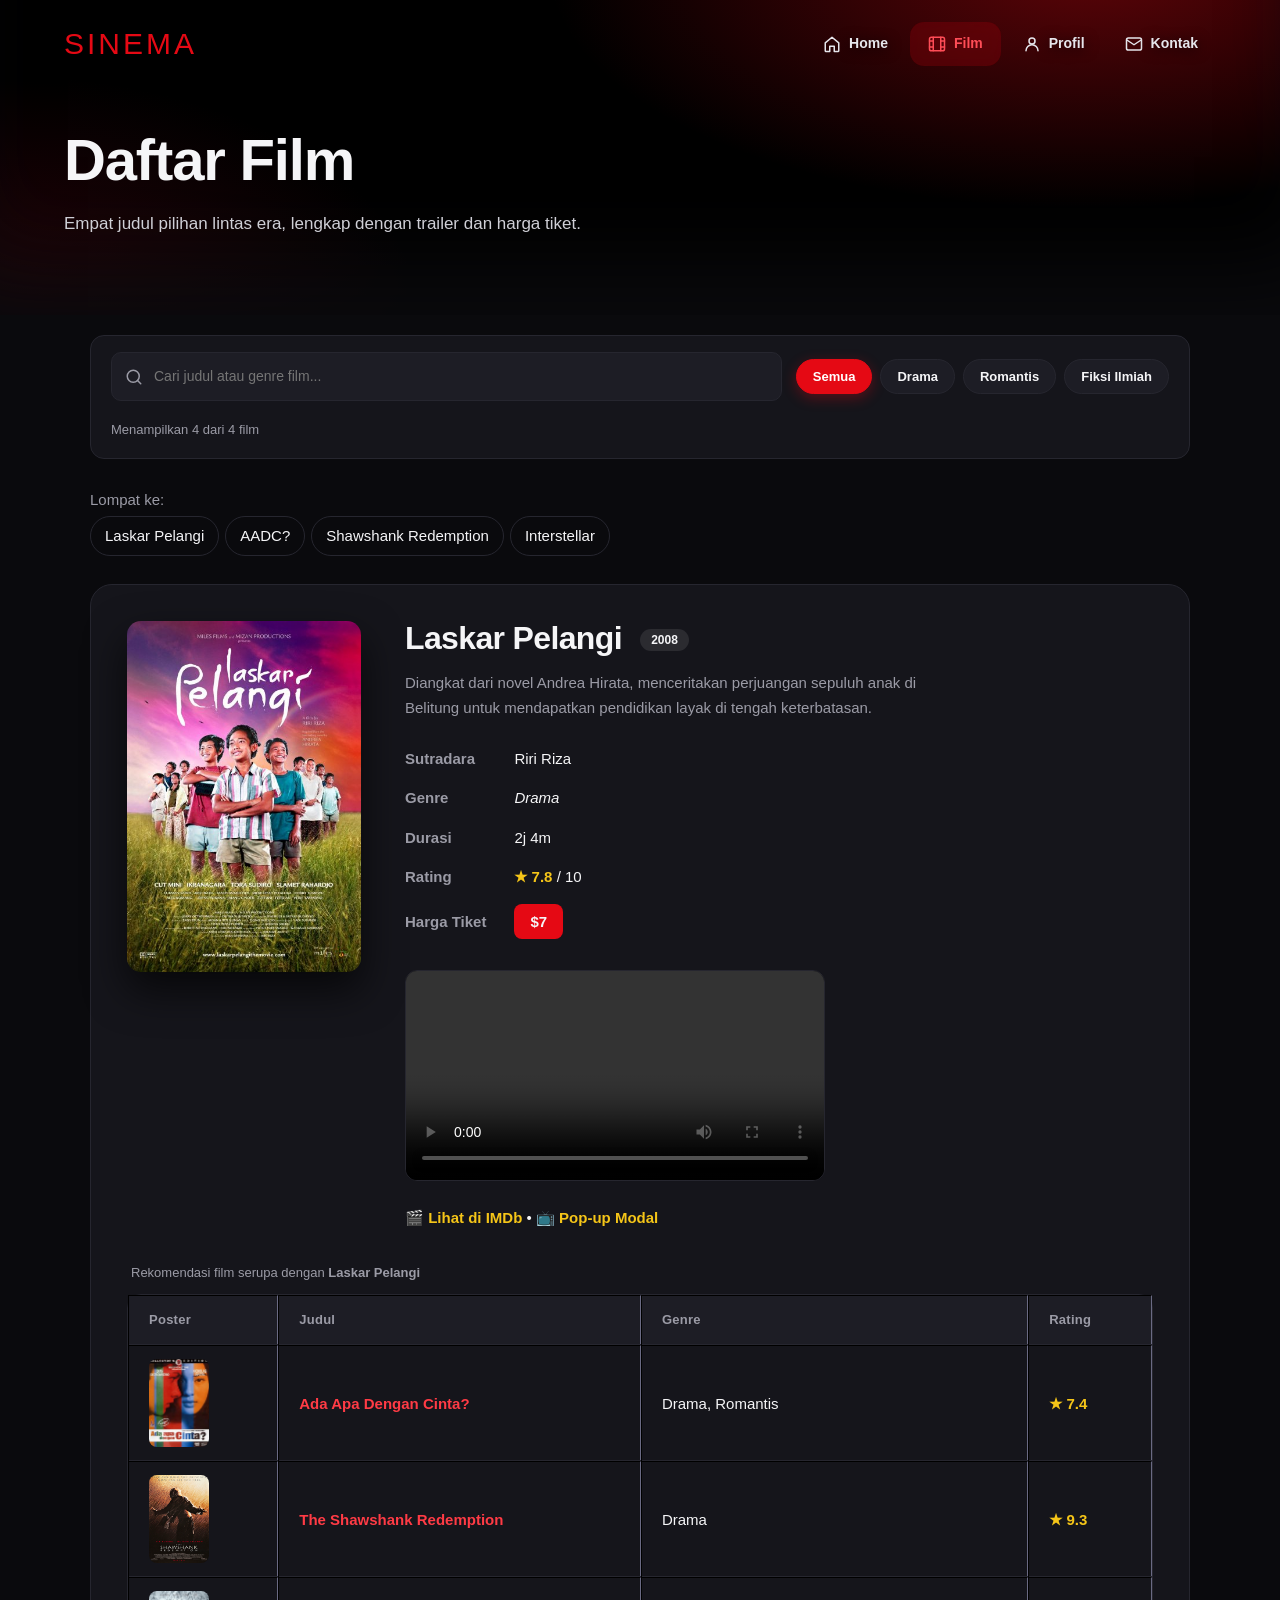
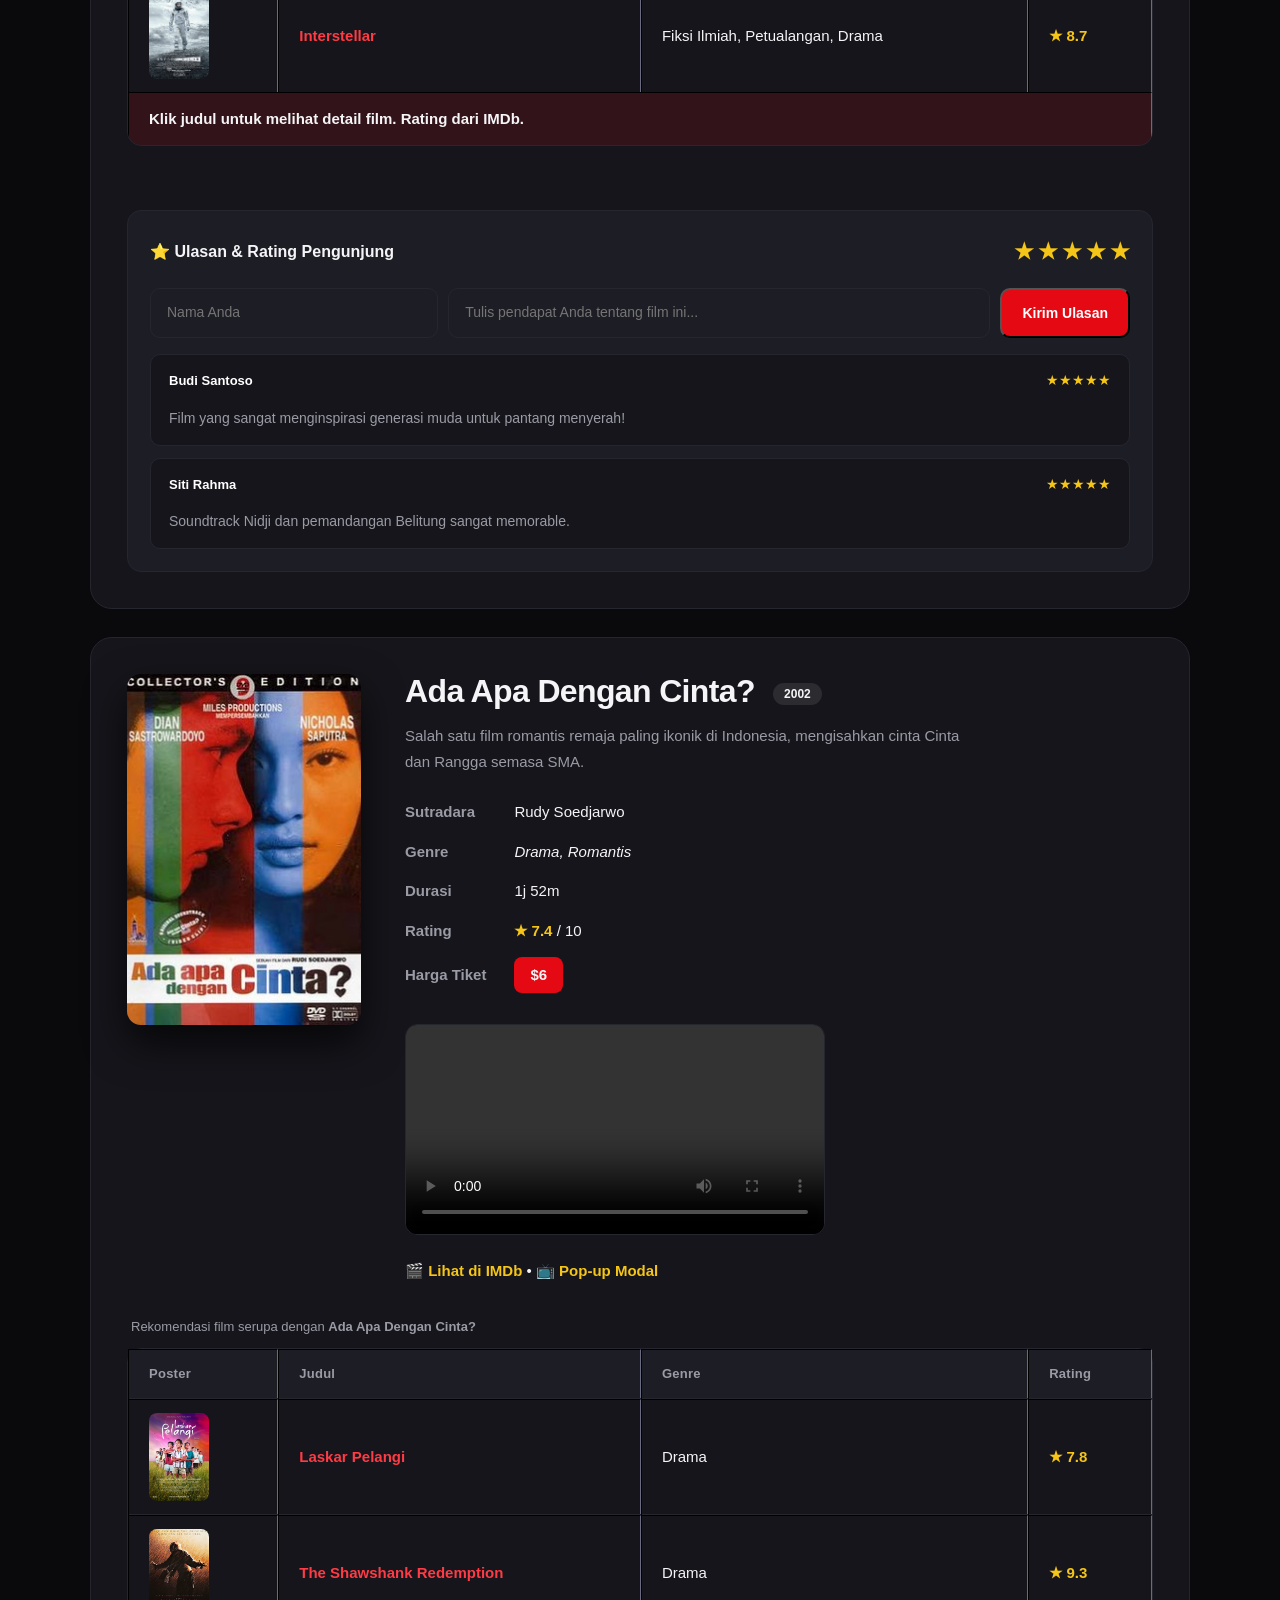
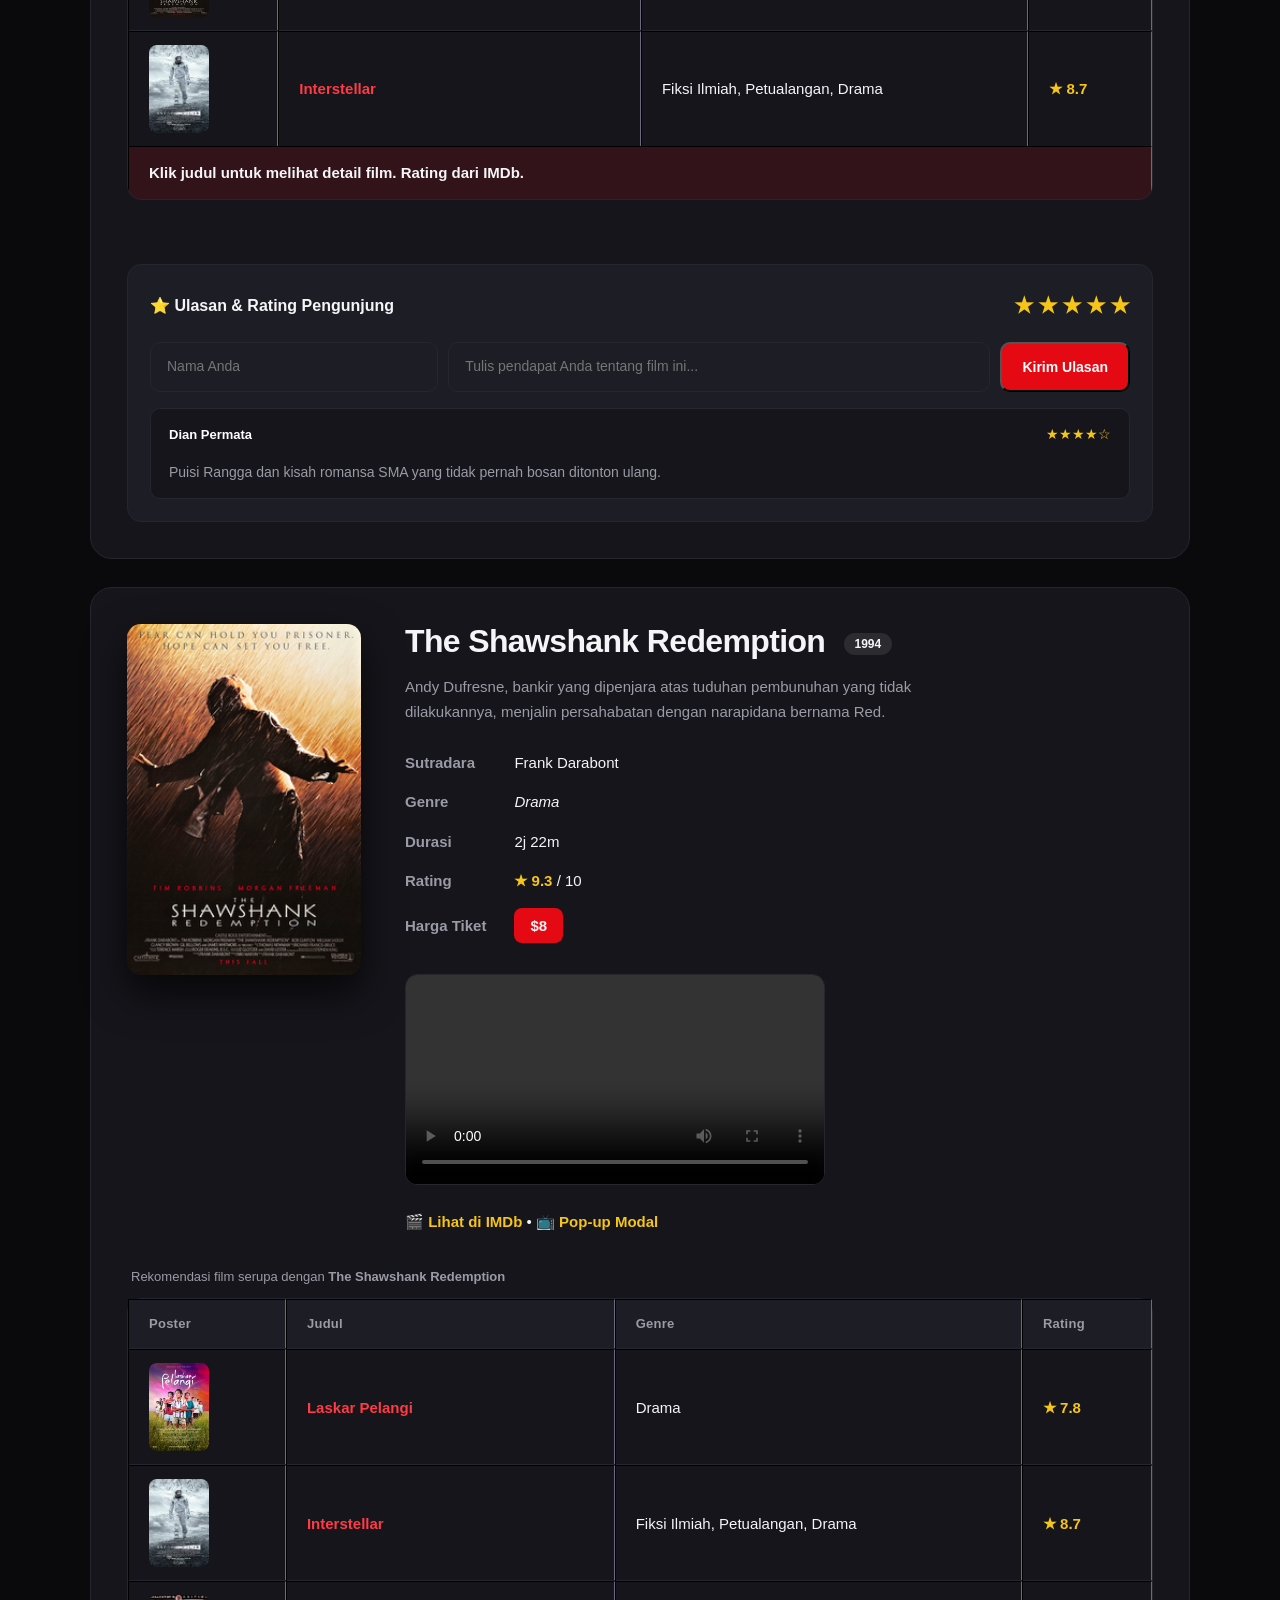
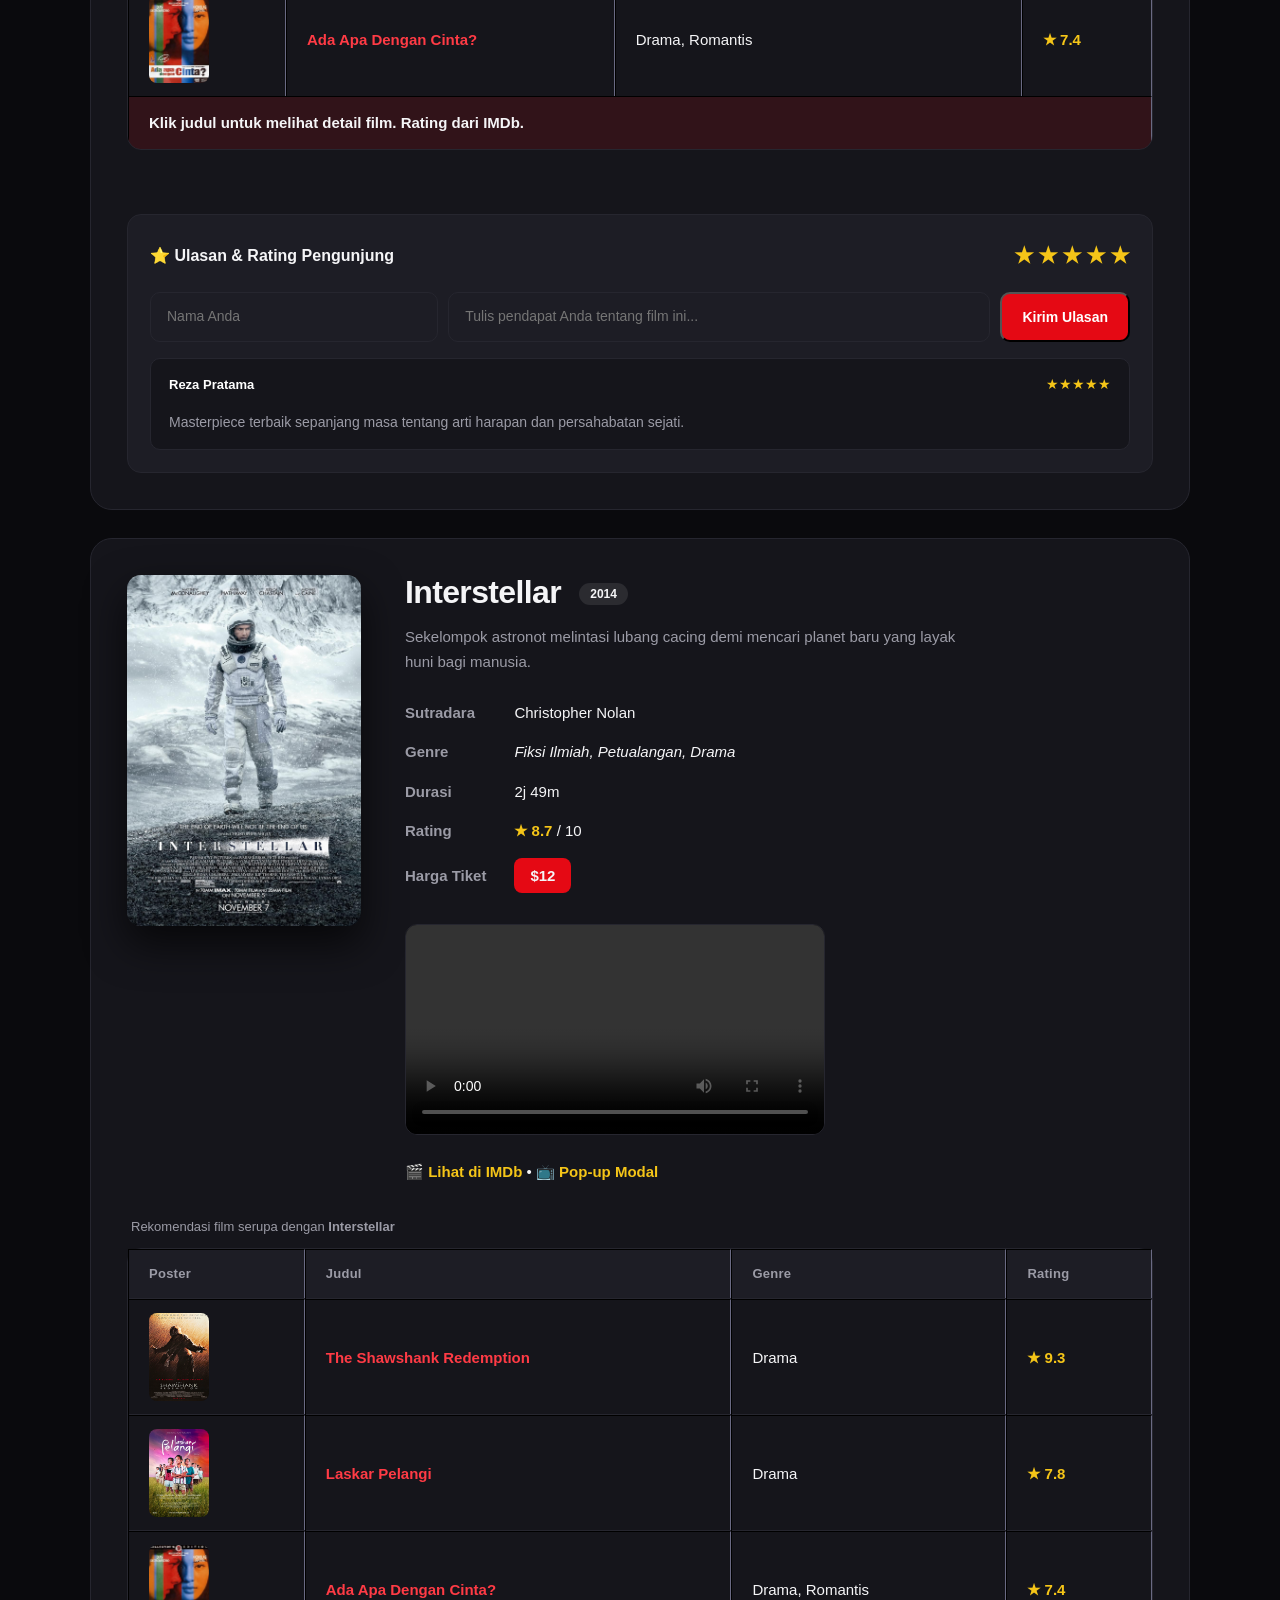
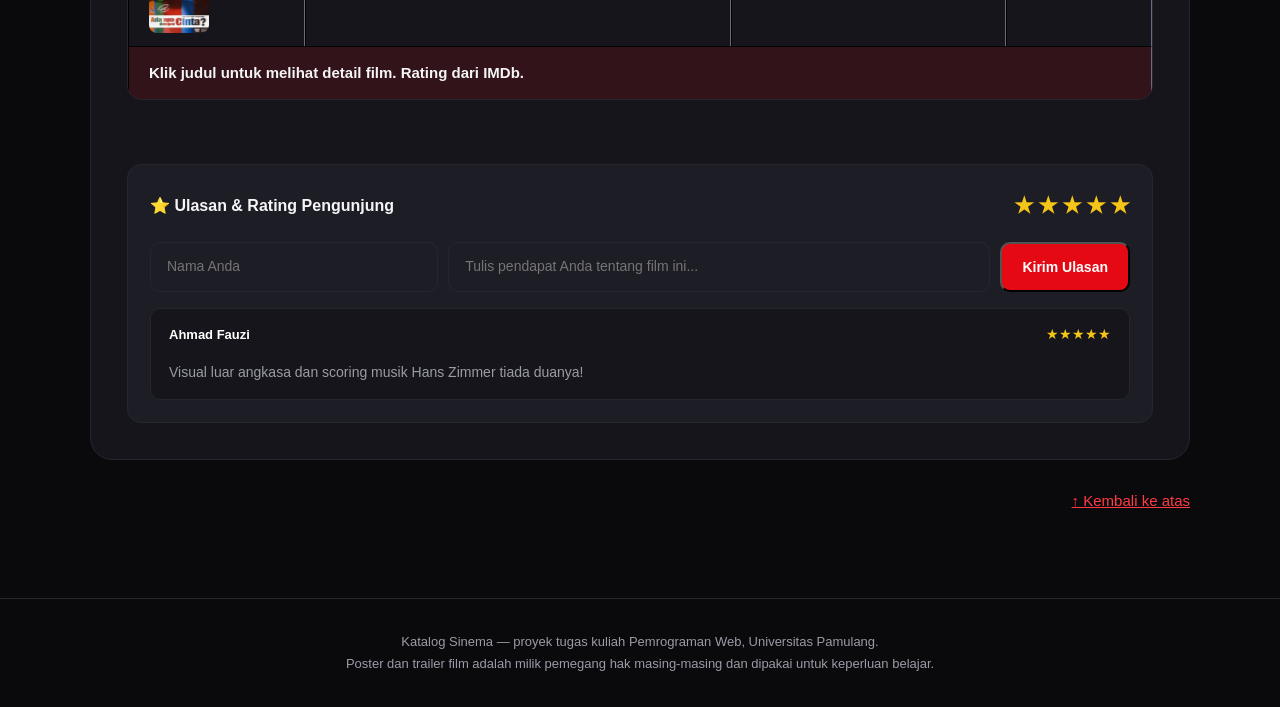
==== commit 01b91afc: "Security hardening: CSP meta tag, input validation, and defensive clamping" ====
--- a/film.html
+++ b/film.html
@@ -1,4 +1,4 @@
-<!DOCTYPE html><html lang="id"><head><meta charset="UTF-8"><meta name="viewport" content="width=device-width, initial-scale=1"><link rel="preconnect" href="https://fonts.googleapis.com"><link href="https://fonts.googleapis.com/css2?family=Bebas+Neue&family=Plus+Jakarta+Sans:wght@400;500;600;700;800&display=swap" rel="stylesheet"><link rel="stylesheet" href="style.css"><title>Film - Sinema</title></head><body>
+<!DOCTYPE html><html lang="id"><head><meta charset="UTF-8"><meta name="viewport" content="width=device-width, initial-scale=1"><meta http-equiv="Content-Security-Policy" content="default-src 'self'; style-src 'self' 'unsafe-inline' https://fonts.googleapis.com; font-src 'self' https://fonts.gstatic.com; media-src 'self'; img-src 'self' data:; script-src 'self';"><link rel="preconnect" href="https://fonts.googleapis.com"><link href="https://fonts.googleapis.com/css2?family=Bebas+Neue&family=Plus+Jakarta+Sans:wght@400;500;600;700;800&display=swap" rel="stylesheet"><link rel="stylesheet" href="style.css"><title>Film - Sinema</title></head><body>
 <table class="menu" border="0" cellpadding="0" cellspacing="0"><tr><td><a class="logo" href="index.html">SINEMA</a></td><td class="links" align="right"><a href="index.html"><svg class="ic" viewBox="0 0 24 24" width="18" height="18" fill="none" stroke="currentColor" stroke-width="2" stroke-linecap="round" stroke-linejoin="round" aria-hidden="true"><path d="M3 10.5 12 3l9 7.5V21a1 1 0 0 1-1 1h-5v-7H9v7H4a1 1 0 0 1-1-1z"/></svg><span>Home</span></a><a href="film.html" class="active"><svg class="ic" viewBox="0 0 24 24" width="18" height="18" fill="none" stroke="currentColor" stroke-width="2" stroke-linecap="round" stroke-linejoin="round" aria-hidden="true"><rect x="2" y="3" width="20" height="18" rx="2.5"/><path d="M7 3v18M17 3v18M2 8h5M2 16h5M17 8h5M17 16h5"/></svg><span>Film</span></a><a href="profil.html"><svg class="ic" viewBox="0 0 24 24" width="18" height="18" fill="none" stroke="currentColor" stroke-width="2" stroke-linecap="round" stroke-linejoin="round" aria-hidden="true"><circle cx="12" cy="8" r="4"/><path d="M4 21a8 8 0 0 1 16 0"/></svg><span>Profil</span></a><a href="kontak.html"><svg class="ic" viewBox="0 0 24 24" width="18" height="18" fill="none" stroke="currentColor" stroke-width="2" stroke-linecap="round" stroke-linejoin="round" aria-hidden="true"><rect x="2" y="4" width="20" height="16" rx="2.5"/><path d="m3 7 9 6 9-6"/></svg><span>Kontak</span></a></td></tr></table>
 <table class="tata" border="0" cellpadding="0" cellspacing="0" width="100%">
 <tr><td class="hero kecil" valign="middle" align="left"><h1>Daftar Film</h1><p>Empat judul pilihan lintas era, lengkap dengan trailer dan harga tiket.</p></td></tr>
@@ -28,7 +28,7 @@
 <table class="spec" border="0" cellpadding="0" cellspacing="0"><tr><th align="left">Sutradara</th><td>Riri Riza</td></tr><tr><th align="left">Genre</th><td><i>Drama</i></td></tr><tr><th align="left">Durasi</th><td>2j 4m</td></tr><tr><th align="left">Rating</th><td><span class="rating">&#9733; 7.8</span> / 10</td></tr><tr><th align="left">Harga Tiket</th><td><span class="ticket" style="margin:0">$7</span></td></tr></table></td></tr>
 <tr><td valign="top"><video controls preload="metadata" playsinline><source src="video/Laskar-pelangi.mp4" type="video/mp4">Browser kamu tidak mendukung tag video.</video></td></tr>
 <tr><td valign="top"><a class="imdb" href="https://www.imdb.com/title/tt1301264/" target="_blank" rel="noopener">&#127916; Lihat di IMDb</a> &bull; <a class="imdb" href="#" data-trailer-src="video/Laskar-pelangi.mp4" data-trailer-title="Trailer: Laskar Pelangi">&#128250; Pop-up Modal</a></td></tr>
-<tr><td class="rek" colspan="2"><table class="data" border="1" cellpadding="8" cellspacing="0"><caption>Rekomendasi film serupa dengan <b>Laskar Pelangi</b></caption><thead><tr><th>Poster</th><th>Judul</th><th>Genre</th><th>Rating</th></tr></thead><tbody><tr><td><div class="poster mini" style="background-image:url(poster/aadc.jpg)"><span class="initial">A</span></div></td><td><a href="#aadc"><b>Ada Apa Dengan Cinta?</b></a></td><td>Drama, Romantis</td><td><span class="rating">&#9733; 7.4</span></td></tr><tr><td><div class="poster mini" style="background-image:url(poster/Shawshank.jpg)"><span class="initial">S</span></div></td><td><a href="#shawshank"><b>The Shawshank Redemption</b></a></td><td>Drama</td><td><span class="rating">&#9733; 9.3</span></td></tr><tr><td><div class="poster mini" style="background-image:url(poster/interstellar.jpg)"><span class="initial">I</span></div></td><td><a href="#interstellar"><b>Interstellar</b></a></td><td>Fiksi Ilmiah, Petualangan, Drama</td><td><span class="rating">&#9733; 8.7</span></td></tr></tbody><tfoot><tr><td colspan="4">Klik judul untuk melihat detail film. Rating dari IMDb.</td></tr></tfoot></table></td></tr>
+<tr><td class="rek" colspan="2"><table class="data" border="1" cellpadding="8" cellspacing="0"><caption>Rekomendasi film serupa dengan <b>Laskar Pelangi</b></caption><thead><tr><th>Poster</th><th>Judul</th><th>Genre</th><th>Rating</th></tr></thead><tbody><tr><td><div class="poster mini" style="background-image:url(poster/aadc.jpg)"><span class="initial">A</span></div></td><td><a href="#aadc"><b>Ada Apa Dengan Cinta?</b></a></td><td>Drama, Romantis</td><td><span class="rating">&#9733; 7.4</span></td></tr><tr><td><div class="poster mini" style="background-image:url(poster/shawshank.jpg)"><span class="initial">S</span></div></td><td><a href="#shawshank"><b>The Shawshank Redemption</b></a></td><td>Drama</td><td><span class="rating">&#9733; 9.3</span></td></tr><tr><td><div class="poster mini" style="background-image:url(poster/interstellar.jpg)"><span class="initial">I</span></div></td><td><a href="#interstellar"><b>Interstellar</b></a></td><td>Fiksi Ilmiah, Petualangan, Drama</td><td><span class="rating">&#9733; 8.7</span></td></tr></tbody><tfoot><tr><td colspan="4">Klik judul untuk melihat detail film. Rating dari IMDb.</td></tr></tfoot></table></td></tr>
 <tr><td colspan="2" style="padding:0 36px 36px"><div class="review-box" data-film-id="laskar-pelangi"><div class="review-header"><h4 style="margin:0;font-size:16px">&#11088; Ulasan & Rating Pengunjung</h4><div class="star-input" aria-label="Pilih rating bintang"><span class="star active" data-val="1">&#9733;</span><span class="star active" data-val="2">&#9733;</span><span class="star active" data-val="3">&#9733;</span><span class="star active" data-val="4">&#9733;</span><span class="star active" data-val="5">&#9733;</span></div></div><form class="review-form"><div style="display:flex;gap:10px;margin-bottom:10px;flex-wrap:wrap"><input type="text" class="review-user-input form-control" style="flex:1;min-width:180px" placeholder="Nama Anda" required><input type="text" class="review-text-input form-control" style="flex:2;min-width:260px" placeholder="Tulis pendapat Anda tentang film ini..." required><button type="submit" class="btn kecil">Kirim Ulasan</button></div></form><div class="review-list"></div></div></td></tr>
 </table>
 <table class="film" id="aadc" data-title="Ada Apa Dengan Cinta?" data-genre="drama, romantis" border="0" cellpadding="0" cellspacing="0">
@@ -37,11 +37,11 @@
 <table class="spec" border="0" cellpadding="0" cellspacing="0"><tr><th align="left">Sutradara</th><td>Rudy Soedjarwo</td></tr><tr><th align="left">Genre</th><td><i>Drama, Romantis</i></td></tr><tr><th align="left">Durasi</th><td>1j 52m</td></tr><tr><th align="left">Rating</th><td><span class="rating">&#9733; 7.4</span> / 10</td></tr><tr><th align="left">Harga Tiket</th><td><span class="ticket" style="margin:0">$6</span></td></tr></table></td></tr>
 <tr><td valign="top"><video controls preload="metadata" playsinline><source src="video/Aadc.mp4" type="video/mp4">Browser kamu tidak mendukung tag video.</video></td></tr>
 <tr><td valign="top"><a class="imdb" href="https://www.imdb.com/title/tt0307920/" target="_blank" rel="noopener">&#127916; Lihat di IMDb</a> &bull; <a class="imdb" href="#" data-trailer-src="video/Aadc.mp4" data-trailer-title="Trailer: Ada Apa Dengan Cinta?">&#128250; Pop-up Modal</a></td></tr>
-<tr><td class="rek" colspan="2"><table class="data" border="1" cellpadding="8" cellspacing="0"><caption>Rekomendasi film serupa dengan <b>Ada Apa Dengan Cinta?</b></caption><thead><tr><th>Poster</th><th>Judul</th><th>Genre</th><th>Rating</th></tr></thead><tbody><tr><td><div class="poster mini" style="background-image:url(poster/laskar-pelangi.jpg)"><span class="initial">L</span></div></td><td><a href="#laskar-pelangi"><b>Laskar Pelangi</b></a></td><td>Drama</td><td><span class="rating">&#9733; 7.8</span></td></tr><tr><td><div class="poster mini" style="background-image:url(poster/Shawshank.jpg)"><span class="initial">S</span></div></td><td><a href="#shawshank"><b>The Shawshank Redemption</b></a></td><td>Drama</td><td><span class="rating">&#9733; 9.3</span></td></tr><tr><td><div class="poster mini" style="background-image:url(poster/interstellar.jpg)"><span class="initial">I</span></div></td><td><a href="#interstellar"><b>Interstellar</b></a></td><td>Fiksi Ilmiah, Petualangan, Drama</td><td><span class="rating">&#9733; 8.7</span></td></tr></tbody><tfoot><tr><td colspan="4">Klik judul untuk melihat detail film. Rating dari IMDb.</td></tr></tfoot></table></td></tr>
+<tr><td class="rek" colspan="2"><table class="data" border="1" cellpadding="8" cellspacing="0"><caption>Rekomendasi film serupa dengan <b>Ada Apa Dengan Cinta?</b></caption><thead><tr><th>Poster</th><th>Judul</th><th>Genre</th><th>Rating</th></tr></thead><tbody><tr><td><div class="poster mini" style="background-image:url(poster/laskar-pelangi.jpg)"><span class="initial">L</span></div></td><td><a href="#laskar-pelangi"><b>Laskar Pelangi</b></a></td><td>Drama</td><td><span class="rating">&#9733; 7.8</span></td></tr><tr><td><div class="poster mini" style="background-image:url(poster/shawshank.jpg)"><span class="initial">S</span></div></td><td><a href="#shawshank"><b>The Shawshank Redemption</b></a></td><td>Drama</td><td><span class="rating">&#9733; 9.3</span></td></tr><tr><td><div class="poster mini" style="background-image:url(poster/interstellar.jpg)"><span class="initial">I</span></div></td><td><a href="#interstellar"><b>Interstellar</b></a></td><td>Fiksi Ilmiah, Petualangan, Drama</td><td><span class="rating">&#9733; 8.7</span></td></tr></tbody><tfoot><tr><td colspan="4">Klik judul untuk melihat detail film. Rating dari IMDb.</td></tr></tfoot></table></td></tr>
 <tr><td colspan="2" style="padding:0 36px 36px"><div class="review-box" data-film-id="aadc"><div class="review-header"><h4 style="margin:0;font-size:16px">&#11088; Ulasan & Rating Pengunjung</h4><div class="star-input" aria-label="Pilih rating bintang"><span class="star active" data-val="1">&#9733;</span><span class="star active" data-val="2">&#9733;</span><span class="star active" data-val="3">&#9733;</span><span class="star active" data-val="4">&#9733;</span><span class="star active" data-val="5">&#9733;</span></div></div><form class="review-form"><div style="display:flex;gap:10px;margin-bottom:10px;flex-wrap:wrap"><input type="text" class="review-user-input form-control" style="flex:1;min-width:180px" placeholder="Nama Anda" required><input type="text" class="review-text-input form-control" style="flex:2;min-width:260px" placeholder="Tulis pendapat Anda tentang film ini..." required><button type="submit" class="btn kecil">Kirim Ulasan</button></div></form><div class="review-list"></div></div></td></tr>
 </table>
 <table class="film" id="shawshank" data-title="The Shawshank Redemption" data-genre="drama" border="0" cellpadding="0" cellspacing="0">
-<tr><td class="pos" rowspan="3" valign="top"><div class="poster" style="background-image:url(poster/Shawshank.jpg)"><span class="initial">S</span></div></td>
+<tr><td class="pos" rowspan="3" valign="top"><div class="poster" style="background-image:url(poster/shawshank.jpg)"><span class="initial">S</span></div></td>
 <td valign="top"><h3>The Shawshank Redemption <span class="year">1994</span></h3><p>Andy Dufresne, bankir yang dipenjara atas tuduhan pembunuhan yang tidak dilakukannya, menjalin persahabatan dengan narapidana bernama Red.</p>
 <table class="spec" border="0" cellpadding="0" cellspacing="0"><tr><th align="left">Sutradara</th><td>Frank Darabont</td></tr><tr><th align="left">Genre</th><td><i>Drama</i></td></tr><tr><th align="left">Durasi</th><td>2j 22m</td></tr><tr><th align="left">Rating</th><td><span class="rating">&#9733; 9.3</span> / 10</td></tr><tr><th align="left">Harga Tiket</th><td><span class="ticket" style="margin:0">$8</span></td></tr></table></td></tr>
 <tr><td valign="top"><video controls preload="metadata" playsinline><source src="video/Shawshank.mp4" type="video/mp4">Browser kamu tidak mendukung tag video.</video></td></tr>
@@ -55,7 +55,7 @@
 <table class="spec" border="0" cellpadding="0" cellspacing="0"><tr><th align="left">Sutradara</th><td>Christopher Nolan</td></tr><tr><th align="left">Genre</th><td><i>Fiksi Ilmiah, Petualangan, Drama</i></td></tr><tr><th align="left">Durasi</th><td>2j 49m</td></tr><tr><th align="left">Rating</th><td><span class="rating">&#9733; 8.7</span> / 10</td></tr><tr><th align="left">Harga Tiket</th><td><span class="ticket" style="margin:0">$12</span></td></tr></table></td></tr>
 <tr><td valign="top"><video controls preload="metadata" playsinline><source src="video/Interstellar.mp4" type="video/mp4">Browser kamu tidak mendukung tag video.</video></td></tr>
 <tr><td valign="top"><a class="imdb" href="https://www.imdb.com/title/tt0816692/" target="_blank" rel="noopener">&#127916; Lihat di IMDb</a> &bull; <a class="imdb" href="#" data-trailer-src="video/Interstellar.mp4" data-trailer-title="Trailer: Interstellar">&#128250; Pop-up Modal</a></td></tr>
-<tr><td class="rek" colspan="2"><table class="data" border="1" cellpadding="8" cellspacing="0"><caption>Rekomendasi film serupa dengan <b>Interstellar</b></caption><thead><tr><th>Poster</th><th>Judul</th><th>Genre</th><th>Rating</th></tr></thead><tbody><tr><td><div class="poster mini" style="background-image:url(poster/Shawshank.jpg)"><span class="initial">S</span></div></td><td><a href="#shawshank"><b>The Shawshank Redemption</b></a></td><td>Drama</td><td><span class="rating">&#9733; 9.3</span></td></tr><tr><td><div class="poster mini" style="background-image:url(poster/laskar-pelangi.jpg)"><span class="initial">L</span></div></td><td><a href="#laskar-pelangi"><b>Laskar Pelangi</b></a></td><td>Drama</td><td><span class="rating">&#9733; 7.8</span></td></tr><tr><td><div class="poster mini" style="background-image:url(poster/aadc.jpg)"><span class="initial">A</span></div></td><td><a href="#aadc"><b>Ada Apa Dengan Cinta?</b></a></td><td>Drama, Romantis</td><td><span class="rating">&#9733; 7.4</span></td></tr></tbody><tfoot><tr><td colspan="4">Klik judul untuk melihat detail film. Rating dari IMDb.</td></tr></tfoot></table></td></tr>
+<tr><td class="rek" colspan="2"><table class="data" border="1" cellpadding="8" cellspacing="0"><caption>Rekomendasi film serupa dengan <b>Interstellar</b></caption><thead><tr><th>Poster</th><th>Judul</th><th>Genre</th><th>Rating</th></tr></thead><tbody><tr><td><div class="poster mini" style="background-image:url(poster/shawshank.jpg)"><span class="initial">S</span></div></td><td><a href="#shawshank"><b>The Shawshank Redemption</b></a></td><td>Drama</td><td><span class="rating">&#9733; 9.3</span></td></tr><tr><td><div class="poster mini" style="background-image:url(poster/laskar-pelangi.jpg)"><span class="initial">L</span></div></td><td><a href="#laskar-pelangi"><b>Laskar Pelangi</b></a></td><td>Drama</td><td><span class="rating">&#9733; 7.8</span></td></tr><tr><td><div class="poster mini" style="background-image:url(poster/aadc.jpg)"><span class="initial">A</span></div></td><td><a href="#aadc"><b>Ada Apa Dengan Cinta?</b></a></td><td>Drama, Romantis</td><td><span class="rating">&#9733; 7.4</span></td></tr></tbody><tfoot><tr><td colspan="4">Klik judul untuk melihat detail film. Rating dari IMDb.</td></tr></tfoot></table></td></tr>
 <tr><td colspan="2" style="padding:0 36px 36px"><div class="review-box" data-film-id="interstellar"><div class="review-header"><h4 style="margin:0;font-size:16px">&#11088; Ulasan & Rating Pengunjung</h4><div class="star-input" aria-label="Pilih rating bintang"><span class="star active" data-val="1">&#9733;</span><span class="star active" data-val="2">&#9733;</span><span class="star active" data-val="3">&#9733;</span><span class="star active" data-val="4">&#9733;</span><span class="star active" data-val="5">&#9733;</span></div></div><form class="review-form"><div style="display:flex;gap:10px;margin-bottom:10px;flex-wrap:wrap"><input type="text" class="review-user-input form-control" style="flex:1;min-width:180px" placeholder="Nama Anda" required><input type="text" class="review-text-input form-control" style="flex:2;min-width:260px" placeholder="Tulis pendapat Anda tentang film ini..." required><button type="submit" class="btn kecil">Kirim Ulasan</button></div></form><div class="review-list"></div></div></td></tr>
 </table>
 <p align="right"><a href="#top">&uarr; Kembali ke atas</a></p>
